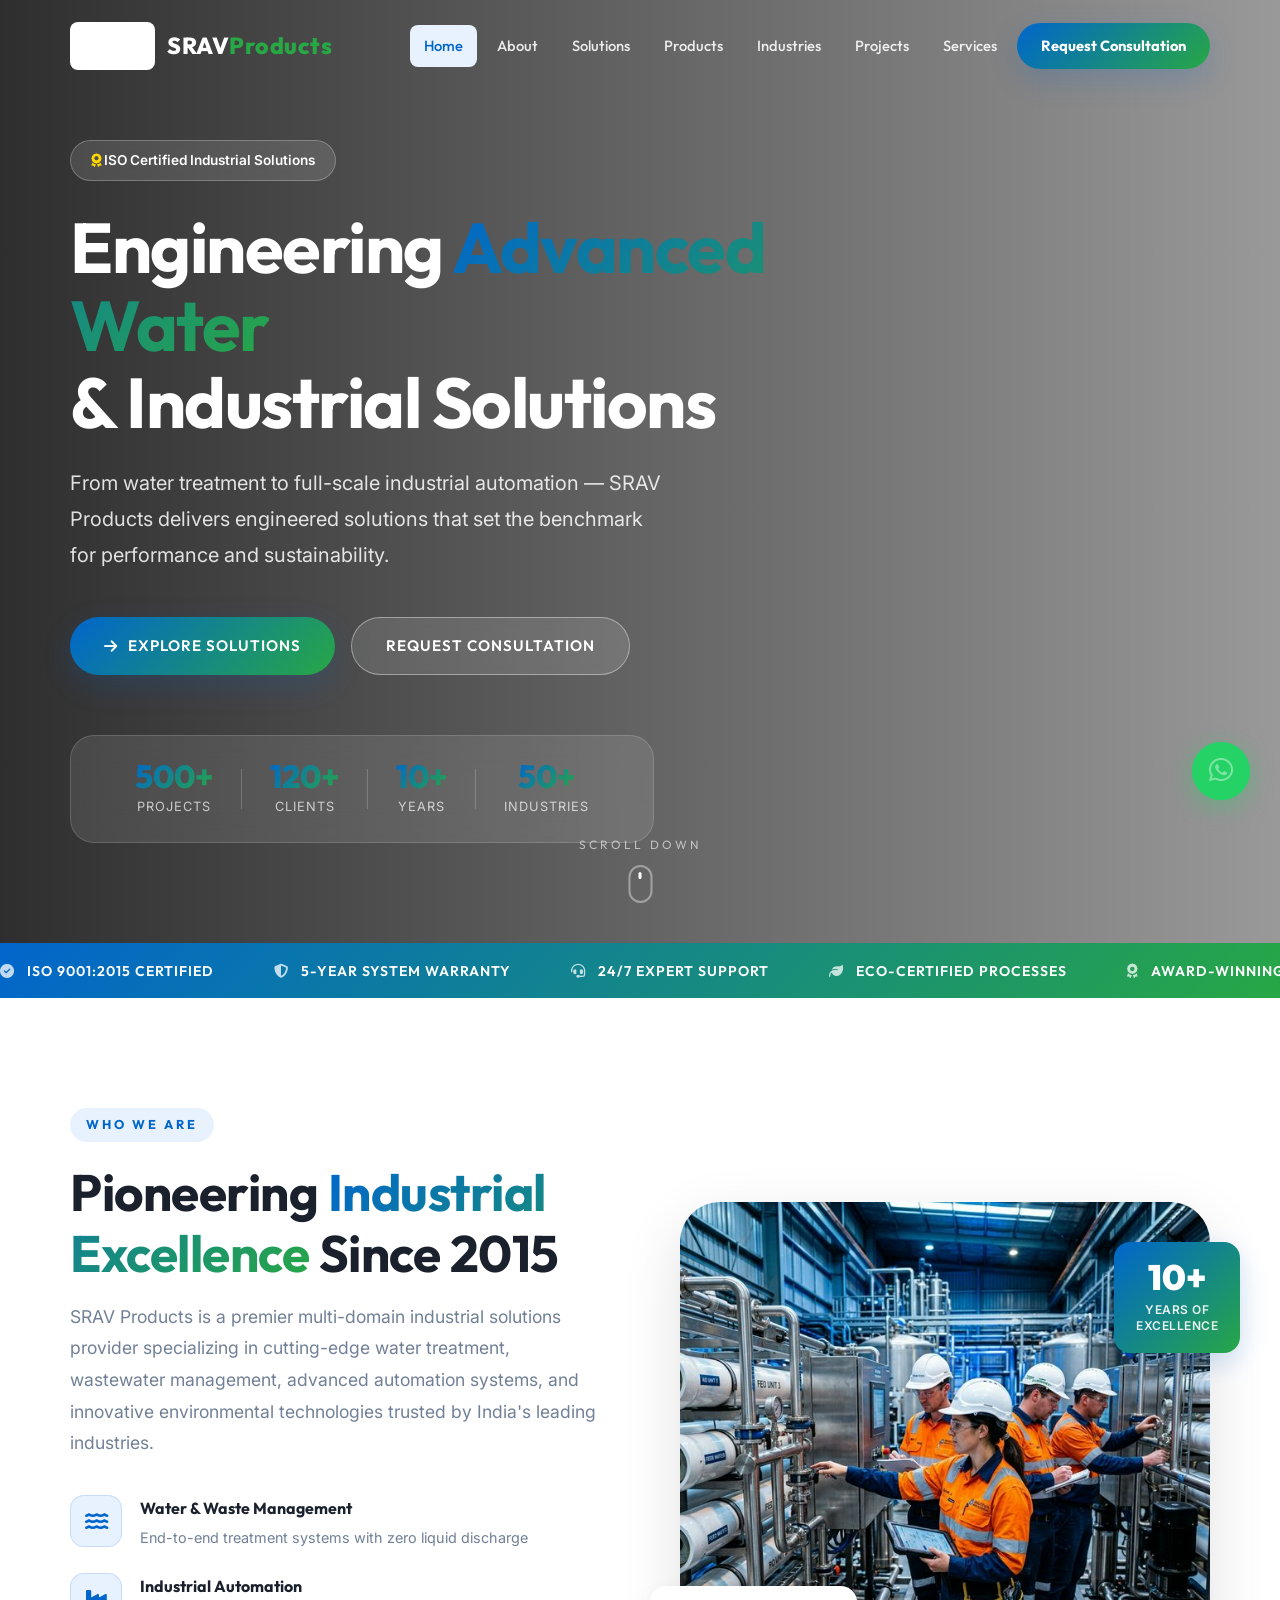
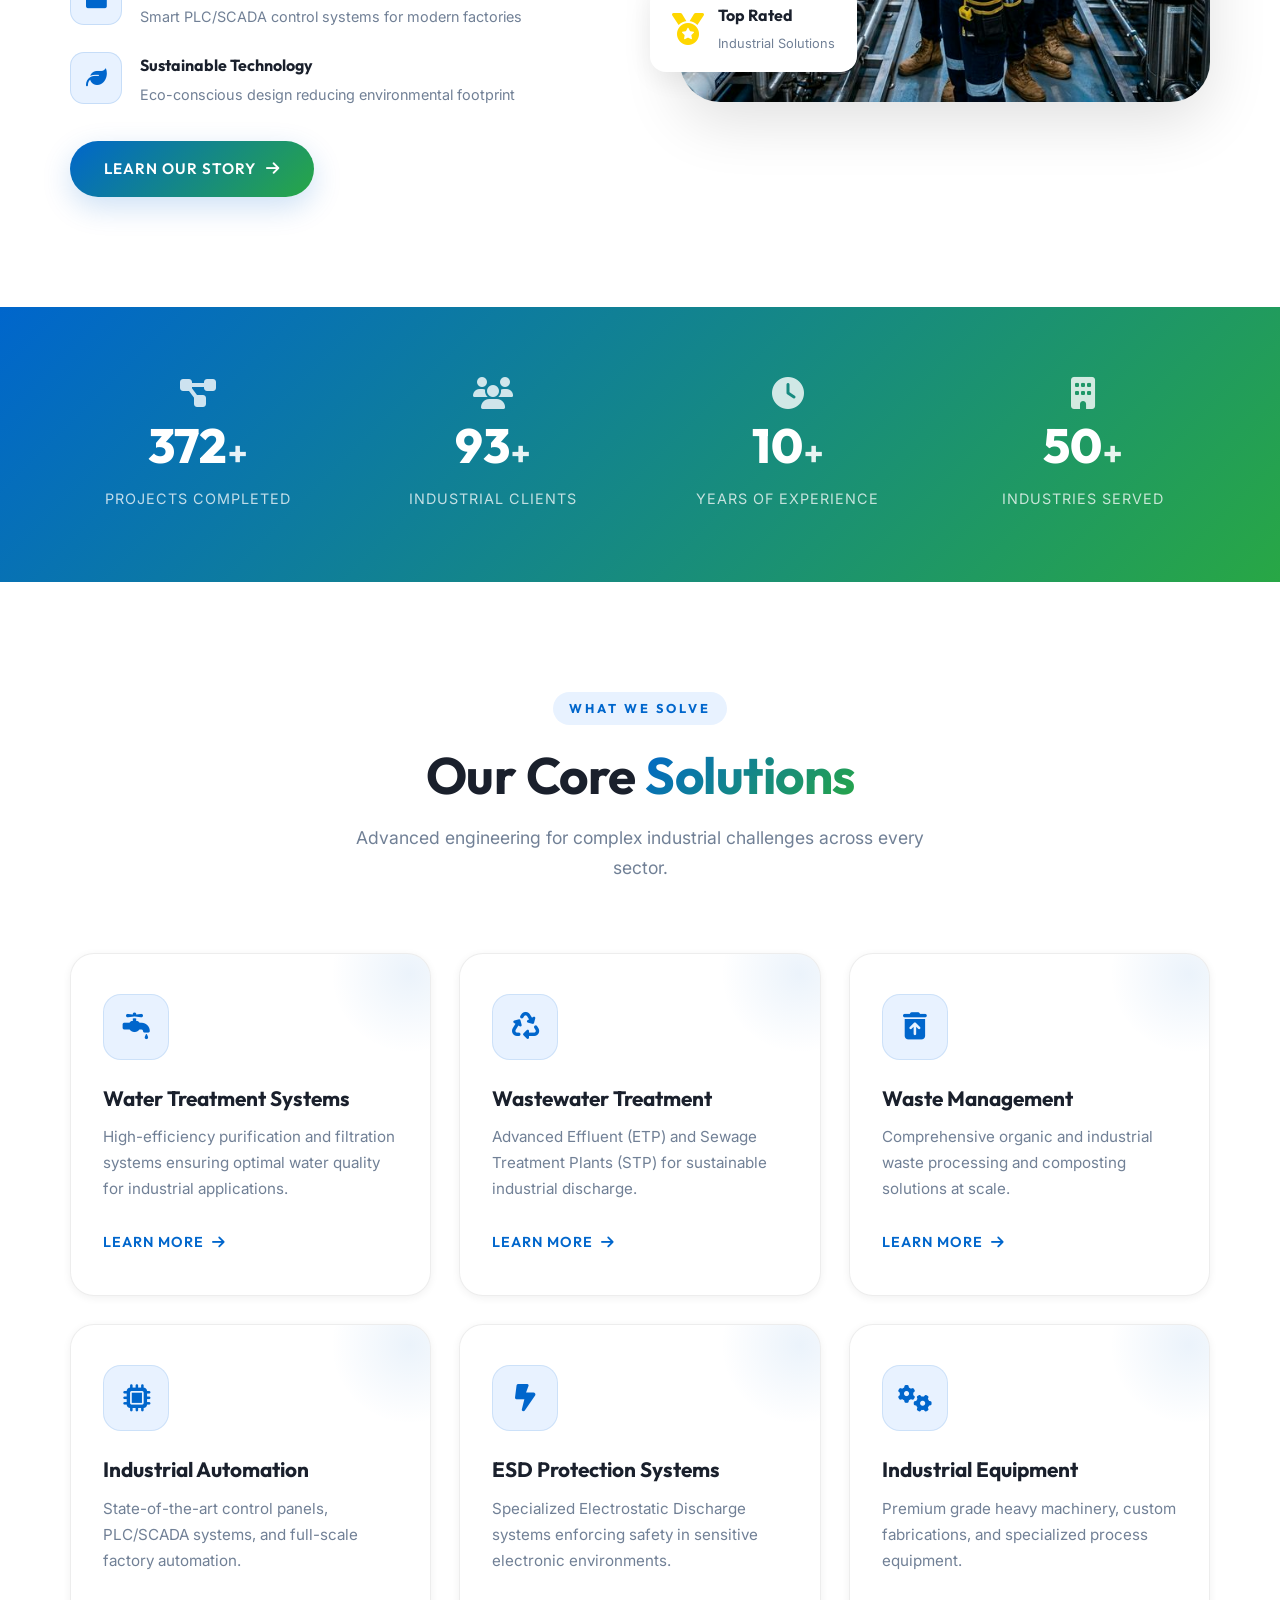
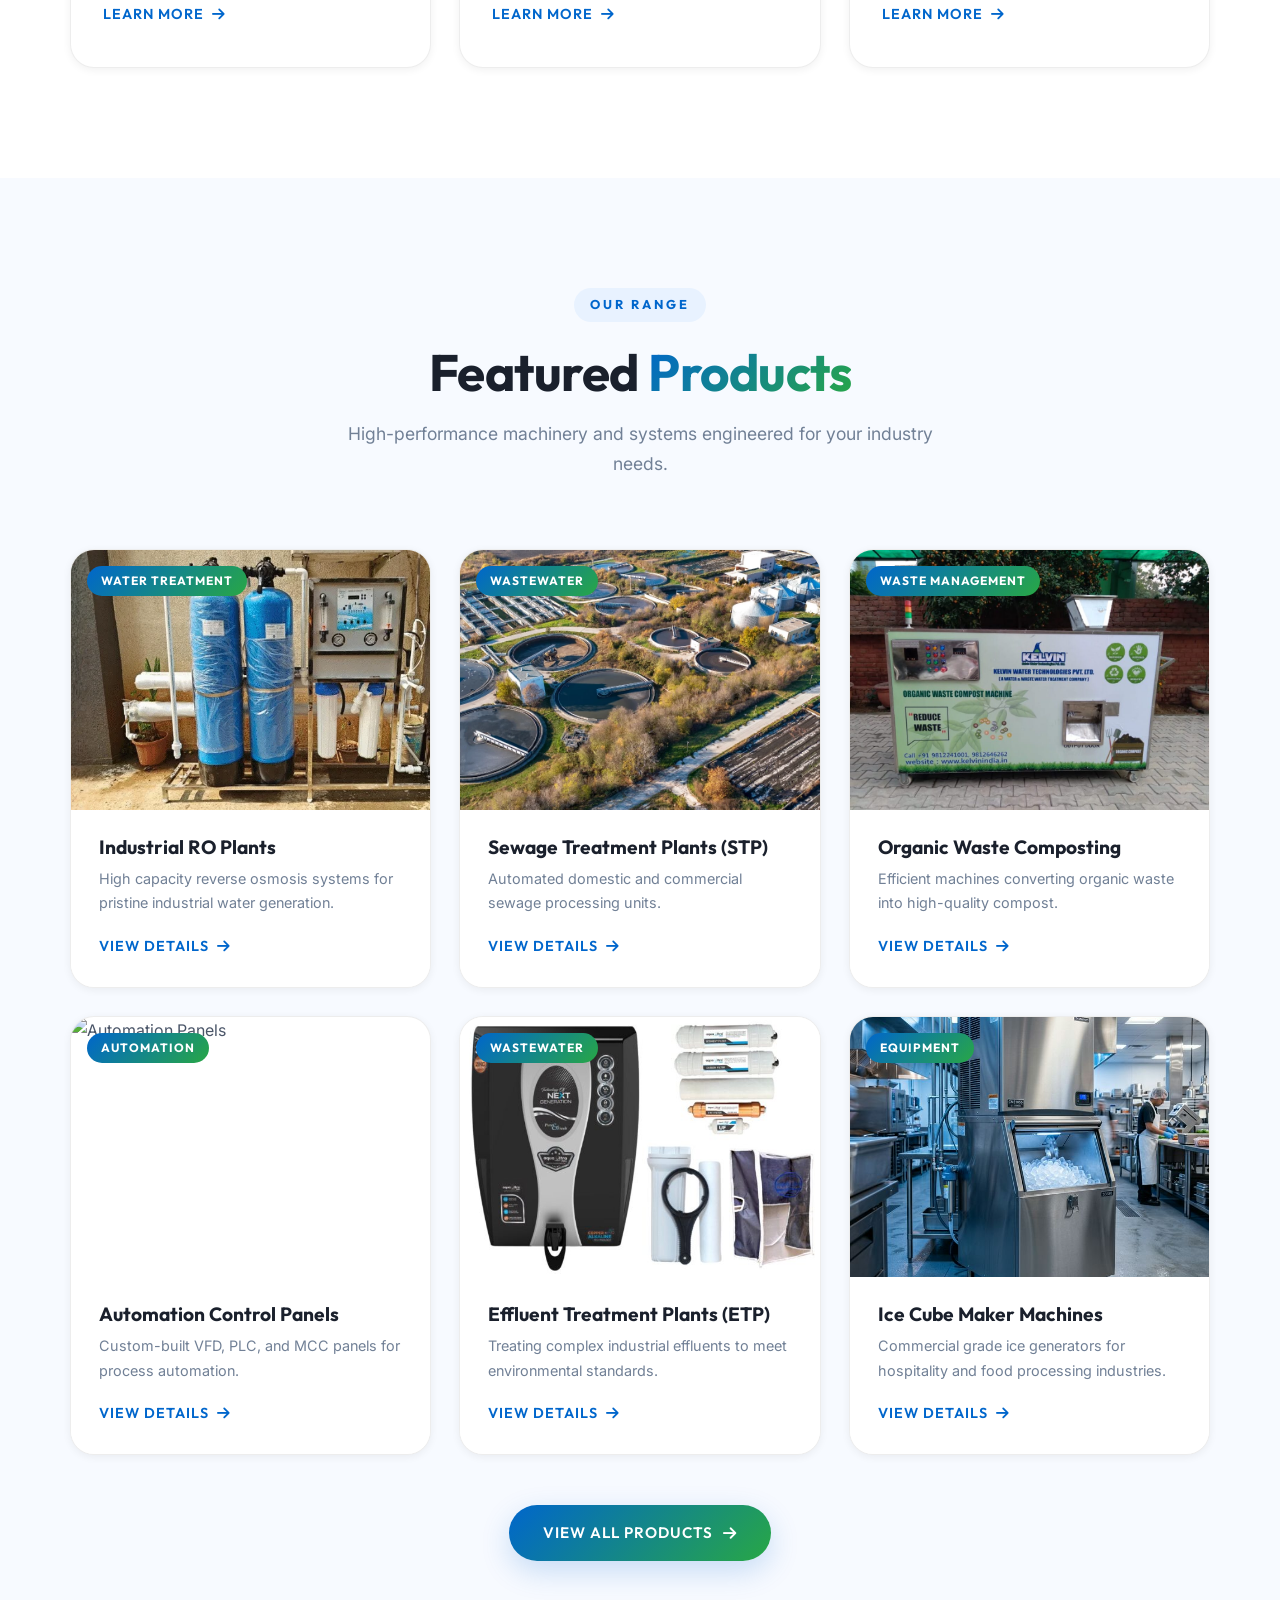
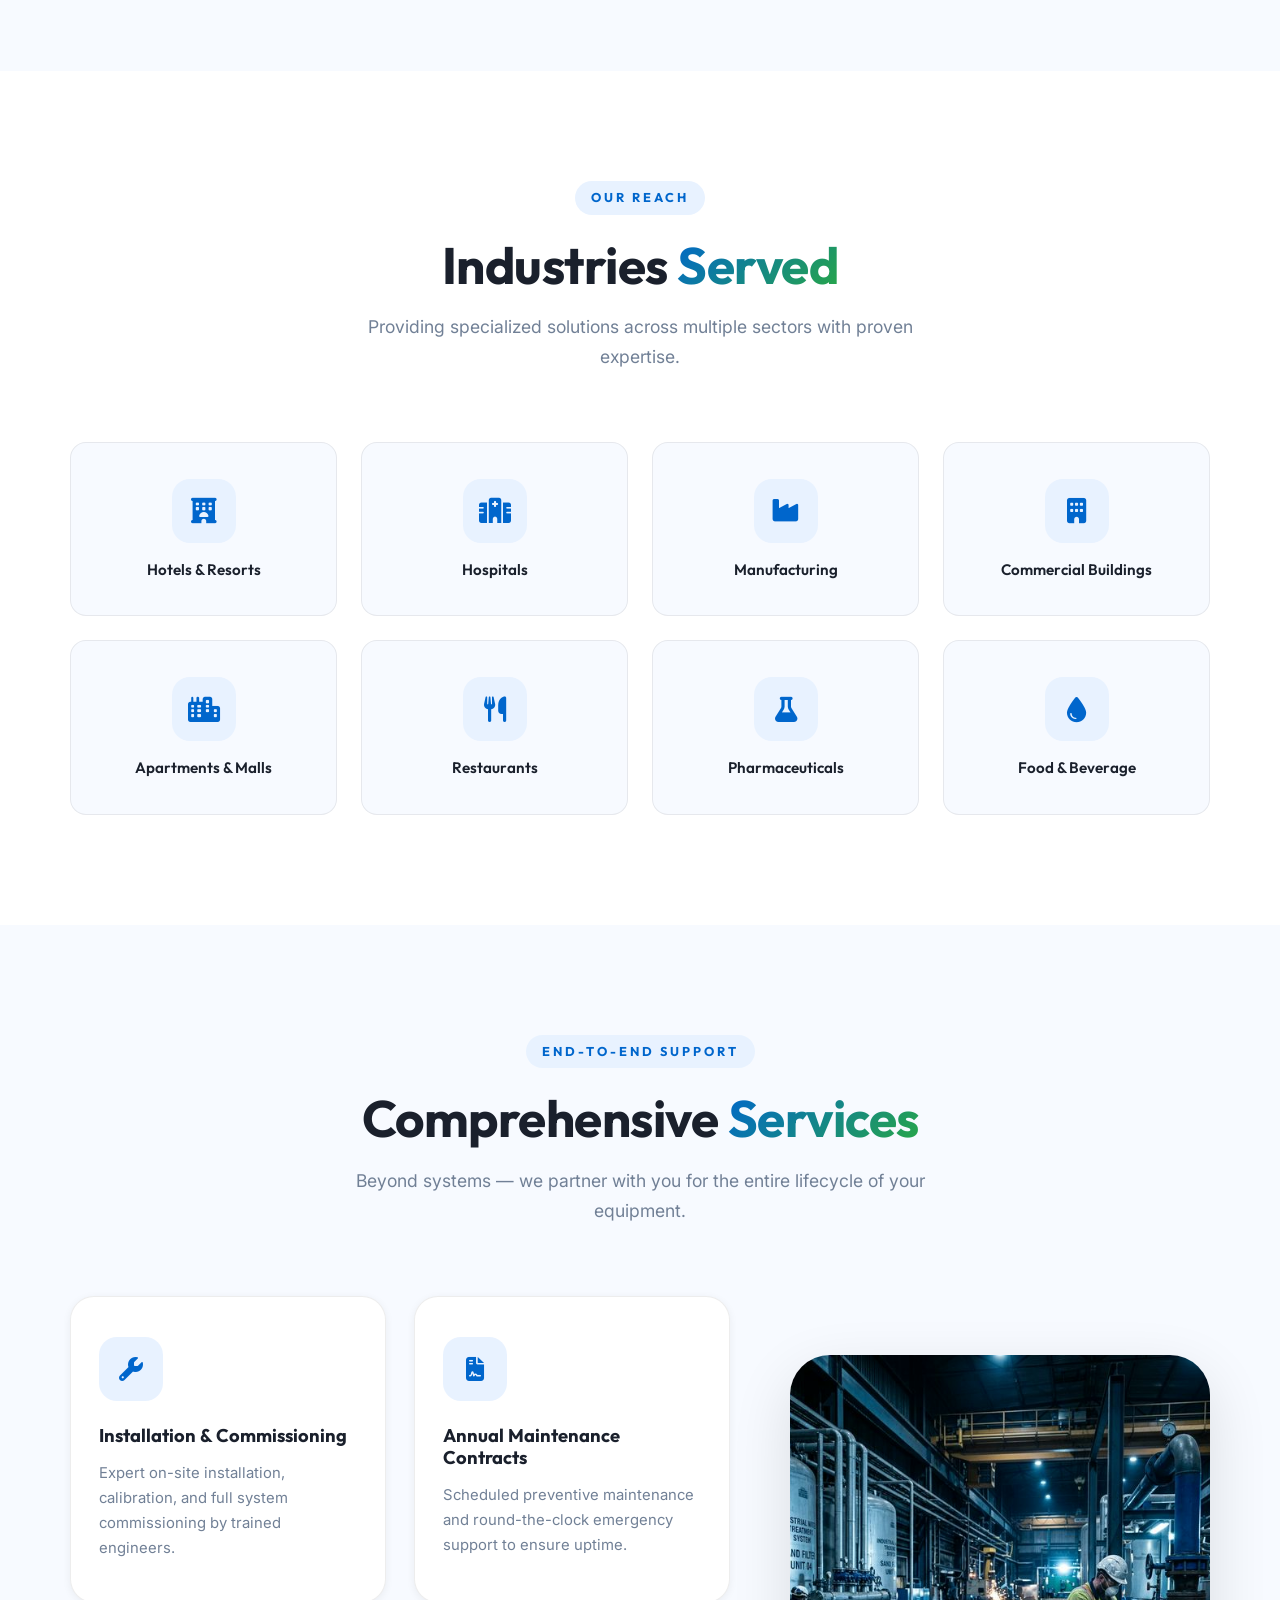
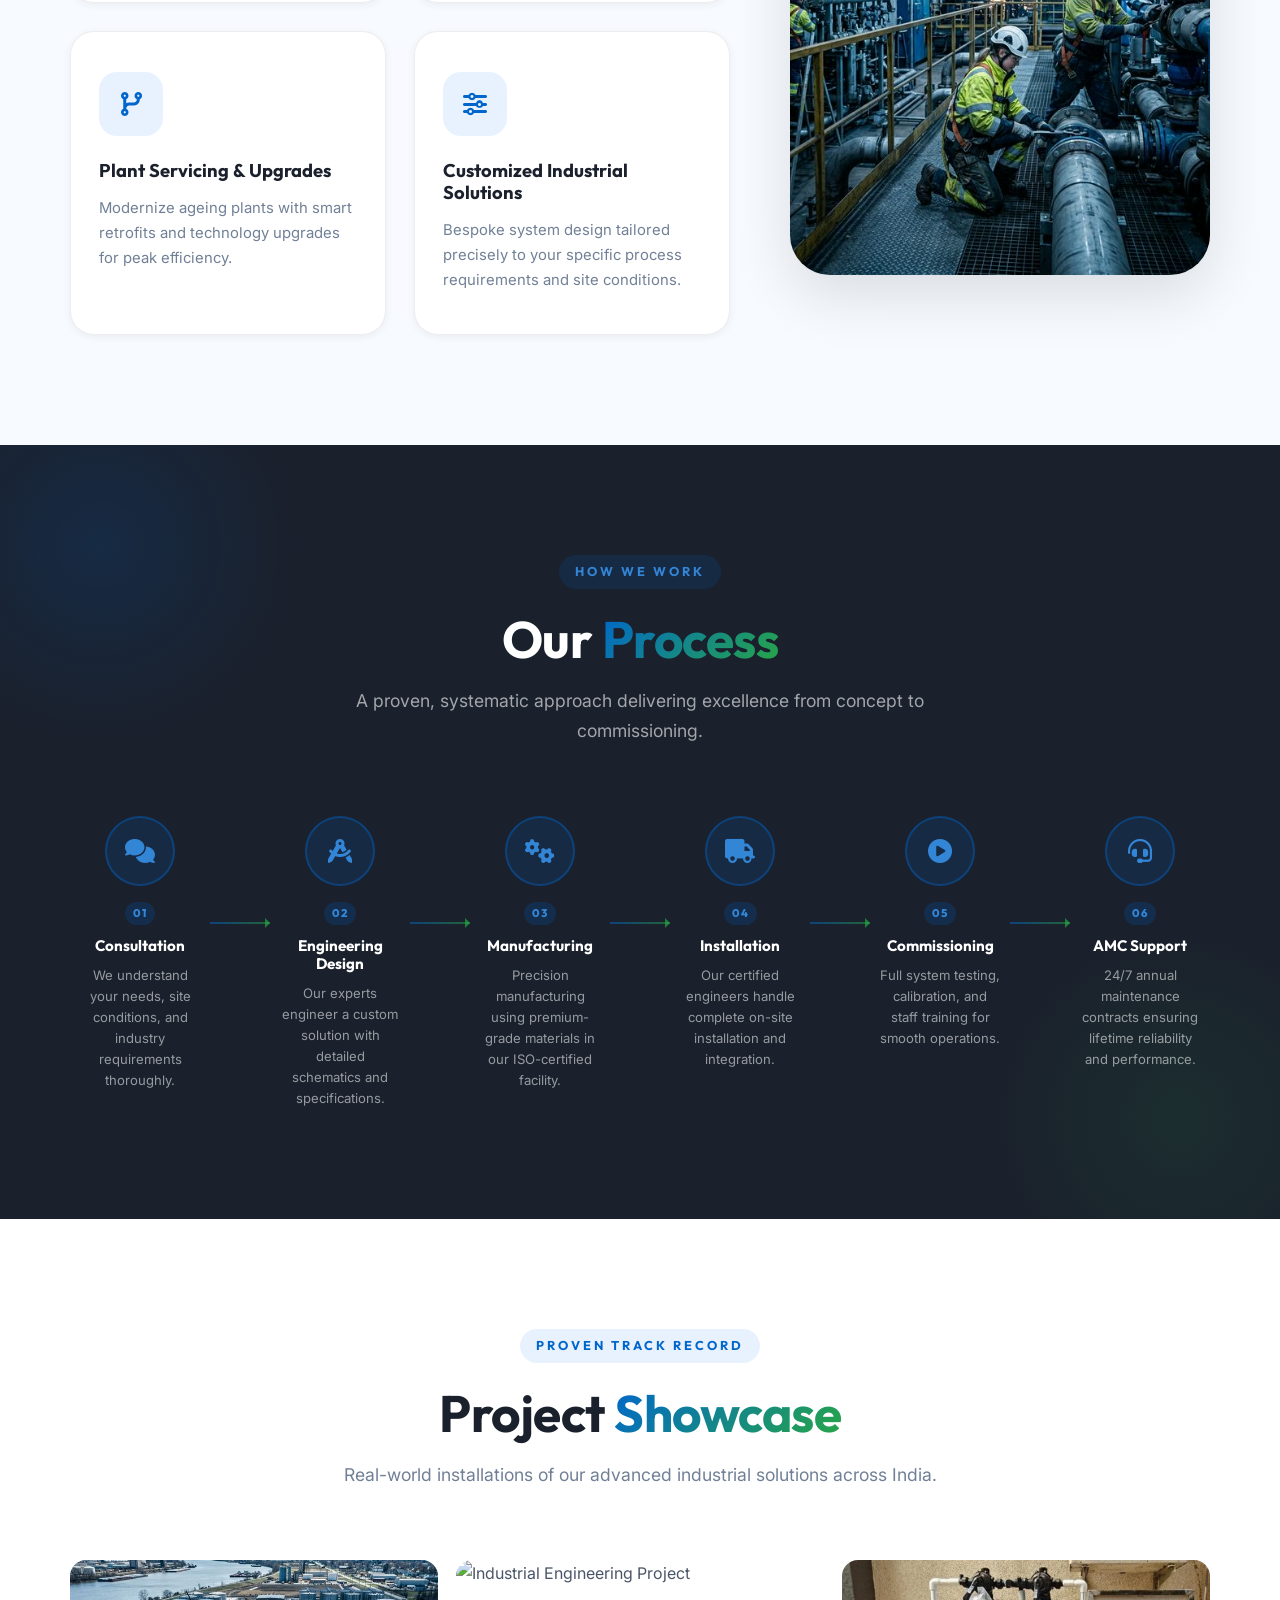
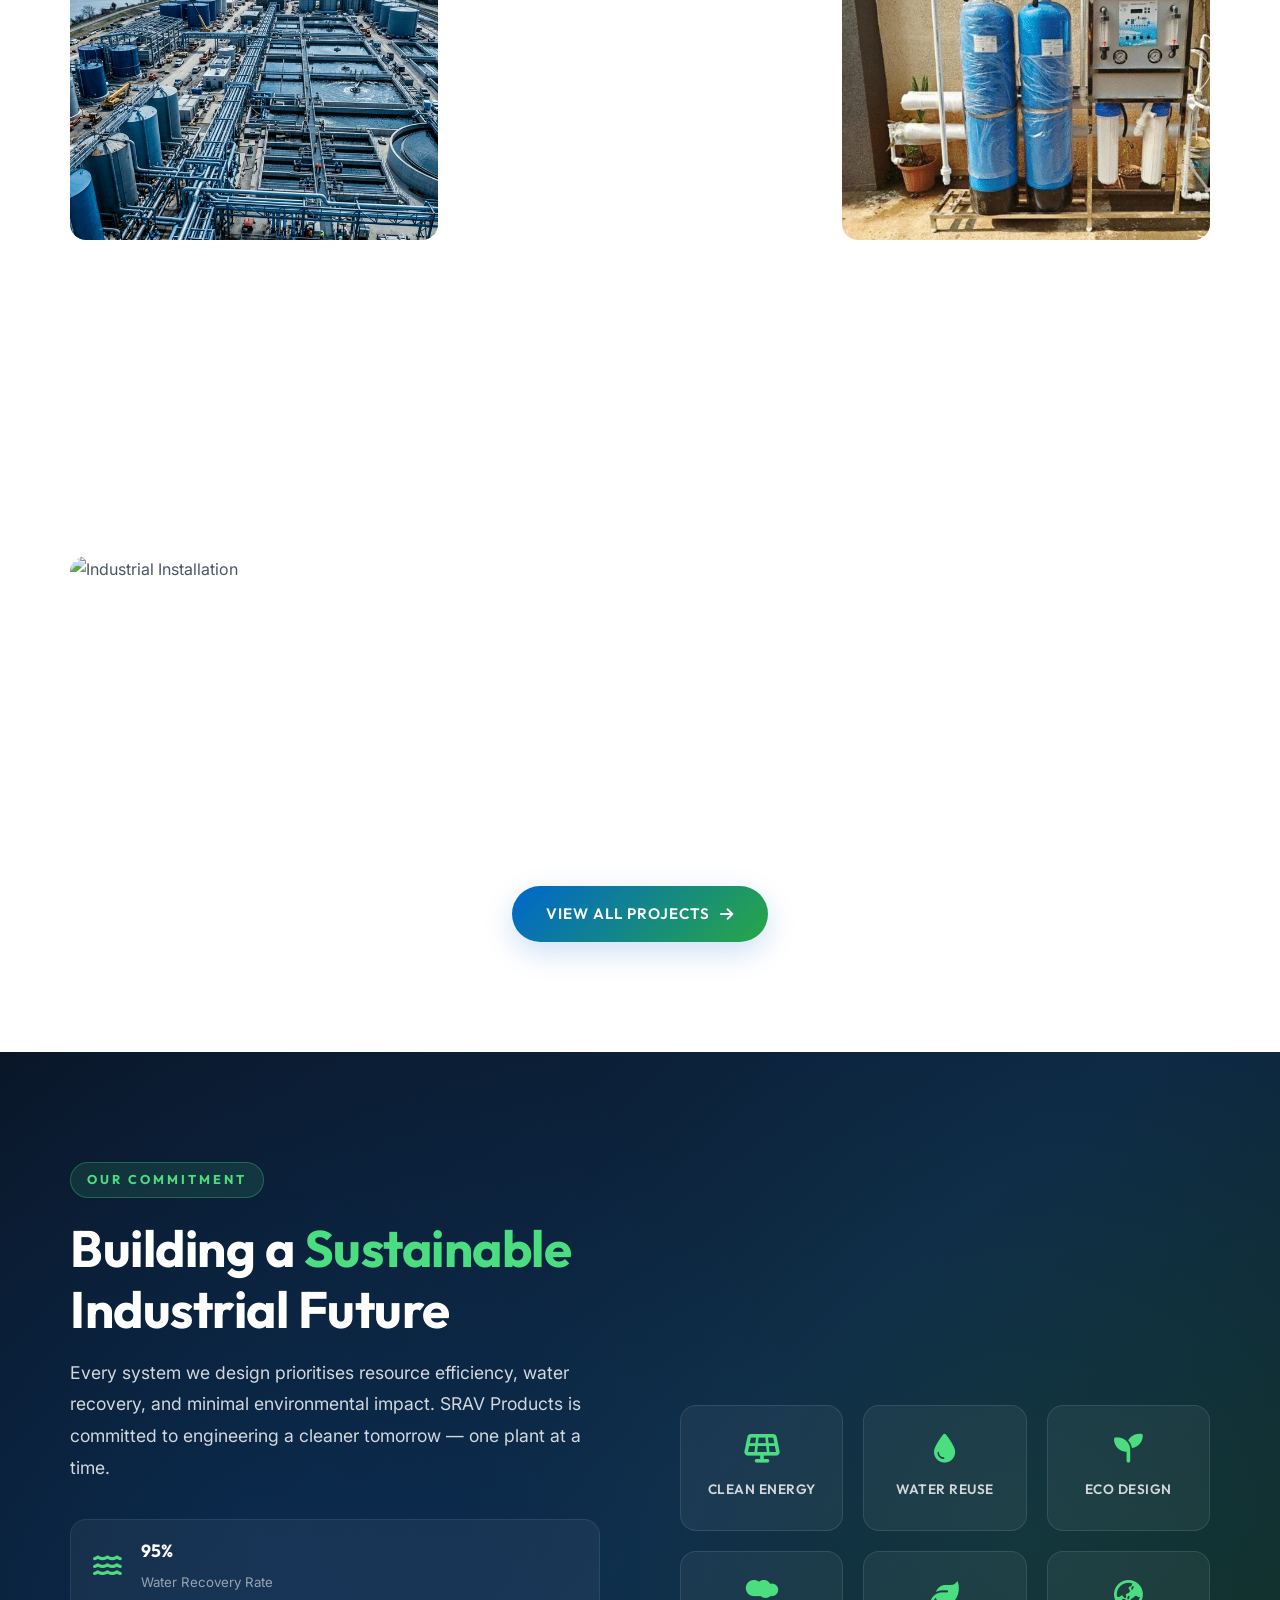
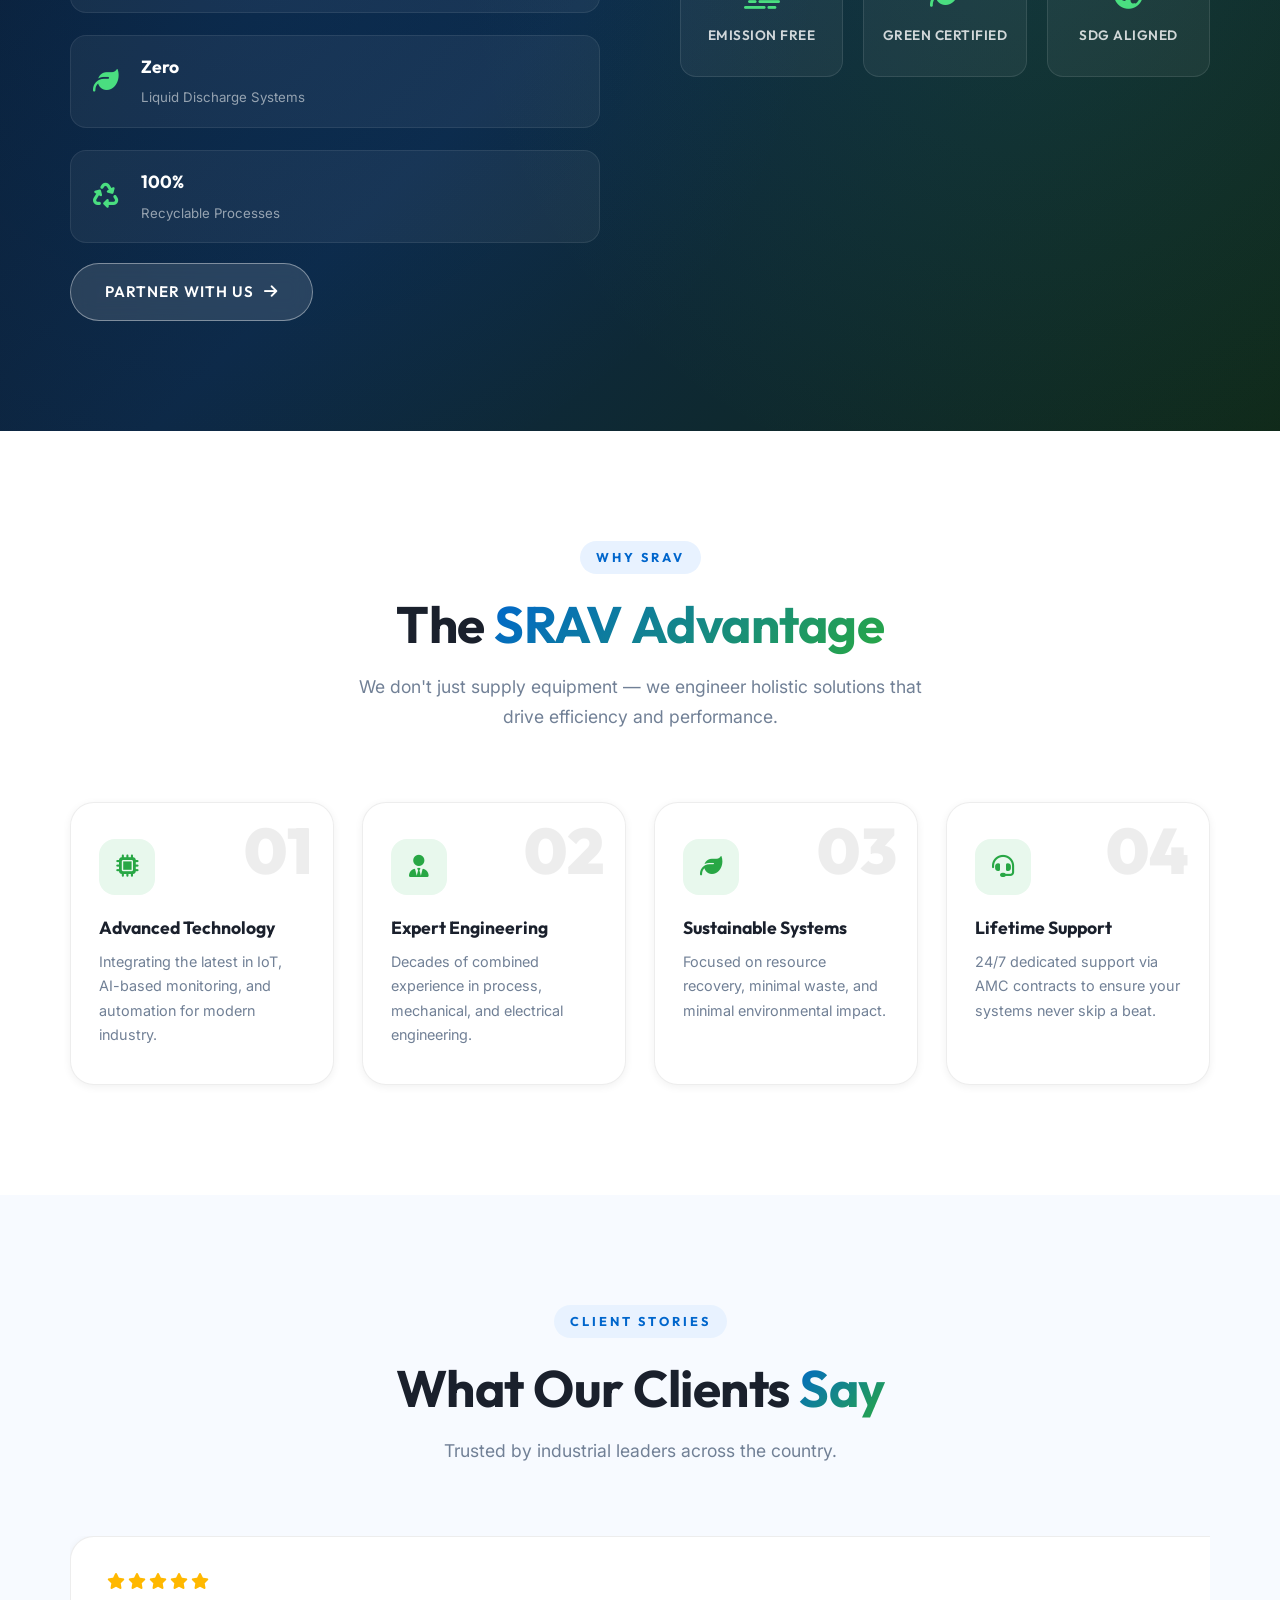
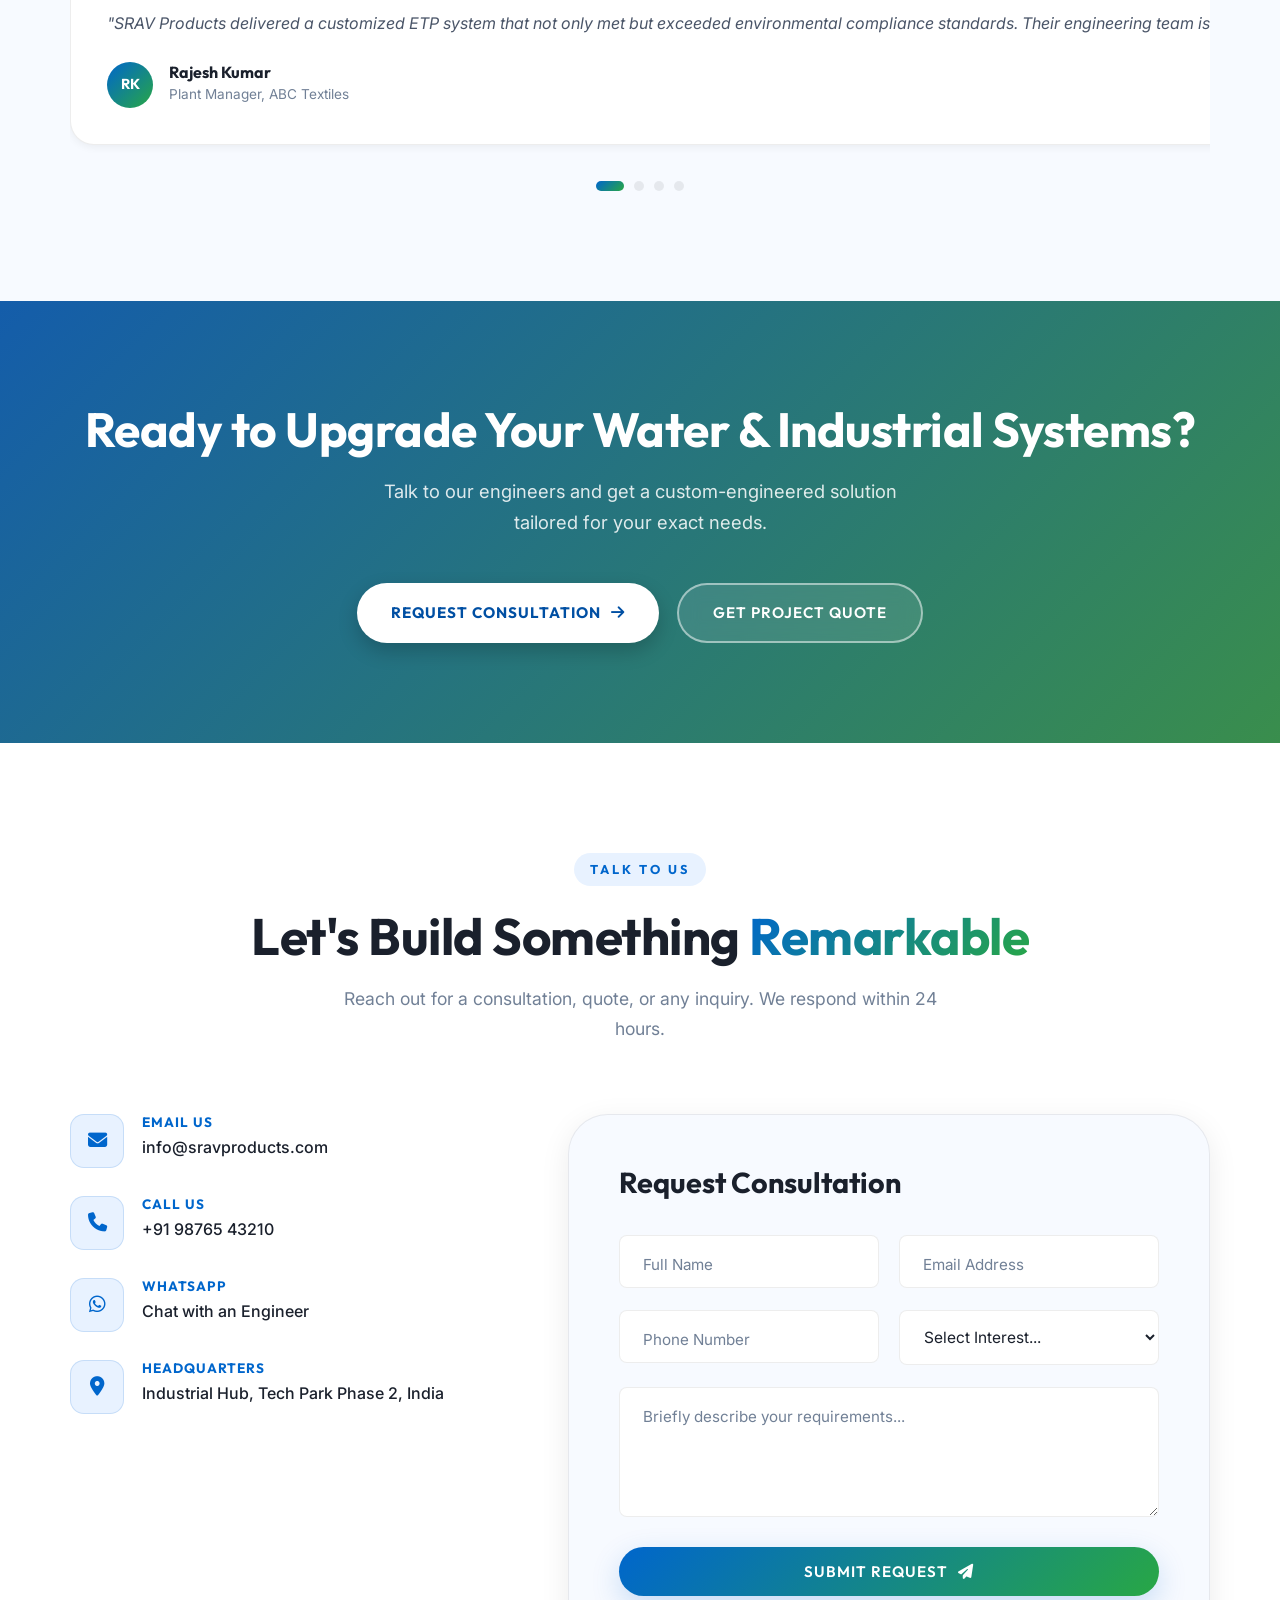
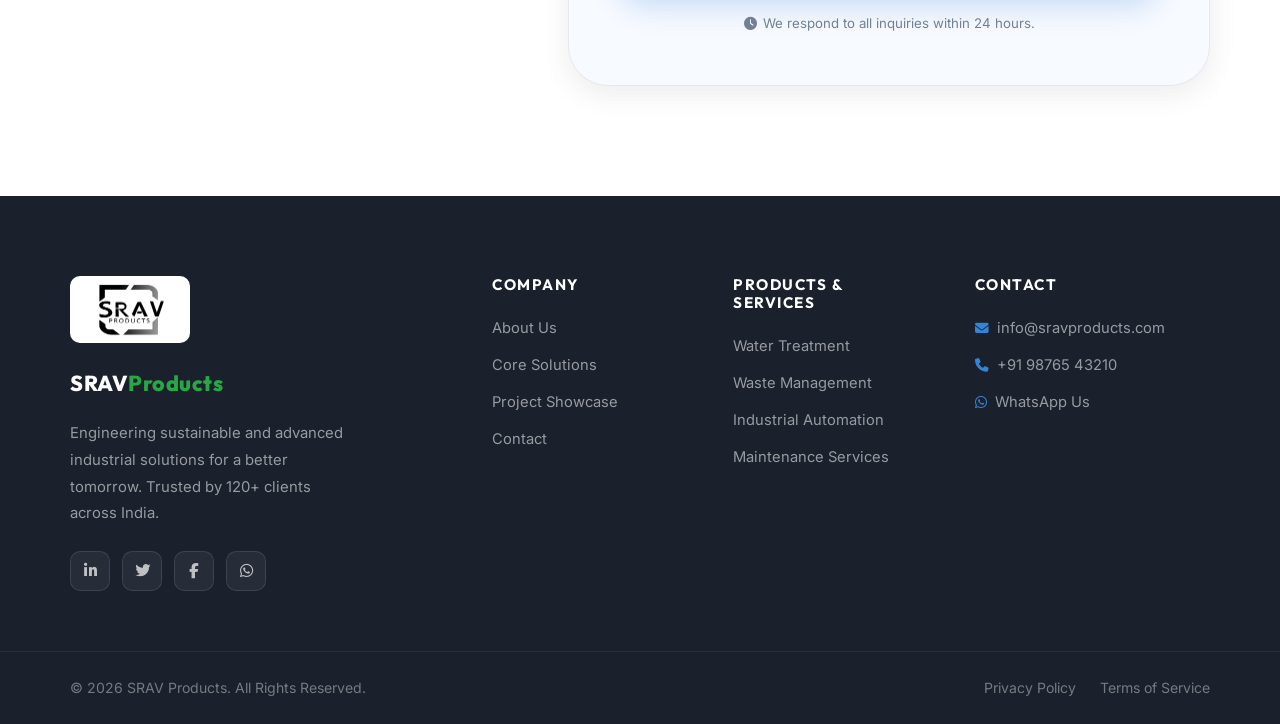
==== index.html @ 9690dd84 "Improve mobile responsiveness, UX, and smooth navigation" ====
<!DOCTYPE html>
<html lang="en">
<head>
    <meta charset="UTF-8">
    <meta name="viewport" content="width=device-width, initial-scale=1.0">
    <title>SRAV Products | Engineering Advanced Water &amp; Industrial Solutions</title>
    <meta name="description" content="SRAV Products — Premium water treatment, wastewater management, waste management, and industrial automation solutions for modern industries across India.">
    <meta name="keywords" content="water treatment, STP, ETP, RO plant, industrial automation, waste management, SRAV Products">
    <meta name="author" content="SRAV Products">

    <!-- Open Graph -->
    <meta property="og:title" content="SRAV Products | Premium Industrial Engineering">
    <meta property="og:description" content="Advanced water treatment, automation & industrial solutions trusted across India.">
    <meta property="og:type" content="website">

    <!-- Google Fonts -->
    <link rel="preconnect" href="https://fonts.googleapis.com">
    <link rel="preconnect" href="https://fonts.gstatic.com" crossorigin>
    <link href="https://fonts.googleapis.com/css2?family=Inter:wght@300;400;500;600;700;800&family=Outfit:wght@300;400;500;600;700;800;900&display=swap" rel="stylesheet">

    <!-- Font Awesome -->
    <link rel="stylesheet" href="https://cdnjs.cloudflare.com/ajax/libs/font-awesome/6.4.0/css/all.min.css">

    <!-- AOS Animation Library -->
    <link rel="stylesheet" href="https://unpkg.com/aos@2.3.4/dist/aos.css">

    <!-- Custom CSS -->
    <link rel="stylesheet" href="css/style.css">
</head>
<body>

    <!-- Navigation -->
    <nav class="navbar" id="navbar">
        <div class="container nav-container">
            <a href="index.html" class="logo">
                <img src="assets/logo.jpeg" alt="SRAV Products Logo" class="nav-logo-img">
                <span class="nav-brand"><span class="nav-brand-srav">SRAV</span><span class="nav-brand-products">Products</span></span>
            </a>
            <div class="nav-links">
                <a href="#home" class="nav-link active">Home</a>
                <a href="#about" class="nav-link">About</a>
                <a href="#solutions" class="nav-link">Solutions</a>
                <a href="#products" class="nav-link">Products</a>
                <a href="#industries" class="nav-link">Industries</a>
                <a href="#projects" class="nav-link">Projects</a>
                <a href="#services" class="nav-link">Services</a>
                <a href="#contact" class="nav-link nav-cta">Request Consultation</a>
            </div>
            <button class="menu-btn" id="menu-btn" aria-label="Toggle menu">
                <span></span><span></span><span></span>
            </button>
        </div>
    </nav>

    <!-- Mobile Menu -->
    <div class="mobile-menu" id="mobile-menu">
        <button class="close-menu" id="close-menu" aria-label="Close menu"><i class="fas fa-times"></i></button>
        <div class="mobile-menu-content">
            <img src="assets/logo.jpeg" alt="SRAV Products" class="mobile-logo">
            <a href="#home" class="mobile-link">Home</a>
            <a href="#about" class="mobile-link">About</a>
            <a href="#solutions" class="mobile-link">Solutions</a>
            <a href="#products" class="mobile-link">Products</a>
            <a href="#industries" class="mobile-link">Industries</a>
            <a href="#projects" class="mobile-link">Projects</a>
            <a href="#services" class="mobile-link">Services</a>
            <a href="#contact" class="mobile-link mobile-cta">Request Consultation</a>
        </div>
    </div>

    <!-- ═══════════════════════════════════════════
         HERO SECTION
    ════════════════════════════════════════════ -->
    <section id="home" class="hero">

        <div class="hero-video-wrap">
            <video autoplay muted loop playsinline class="hero-video" id="heroVideo">
                <source src="assets/background-video.mp4.mp4" type="video/mp4">
            </video>
        </div>
        <div class="hero-bg-overlay"></div>

        <div class="container hero-content">
            <div class="hero-badge" data-aos="fade-down" data-aos-delay="200">
                <span><i class="fas fa-award"></i> ISO Certified Industrial Solutions</span>
            </div>
            <h1 class="hero-title" data-aos="fade-up" data-aos-delay="300">
                Engineering <span class="text-gradient">Advanced Water</span><br>
                &amp; Industrial Solutions
            </h1>
            <p class="hero-subtitle" data-aos="fade-up" data-aos-delay="450">
                From water treatment to full-scale industrial automation — SRAV Products delivers engineered solutions that set the benchmark for performance and sustainability.
            </p>
            <div class="hero-cta" data-aos="fade-up" data-aos-delay="600">
                <a href="solutions.html" class="btn btn-primary"><i class="fas fa-arrow-right"></i> Explore Solutions</a>
                <a href="contact.html" class="btn btn-glass">Request Consultation</a>
            </div>
            <div class="hero-stats" data-aos="fade-up" data-aos-delay="750">
                <div class="hstat"><span class="hstat-num">500+</span><span class="hstat-label">Projects</span></div>
                <div class="hstat-divider"></div>
                <div class="hstat"><span class="hstat-num">120+</span><span class="hstat-label">Clients</span></div>
                <div class="hstat-divider"></div>
                <div class="hstat"><span class="hstat-num">10+</span><span class="hstat-label">Years</span></div>
                <div class="hstat-divider"></div>
                <div class="hstat"><span class="hstat-num">50+</span><span class="hstat-label">Industries</span></div>
            </div>
        </div>

        <div class="scroll-indicator">
            <span class="scroll-text">Scroll Down</span>
            <div class="mouse"><div class="wheel"></div></div>
        </div>
    </section>

    <!-- Trust Bar -->
    <div class="trust-bar">
        <div class="trust-bar-inner">
            <span><i class="fas fa-check-circle"></i> ISO 9001:2015 Certified</span>
            <span><i class="fas fa-shield-alt"></i> 5-Year System Warranty</span>
            <span><i class="fas fa-headset"></i> 24/7 Expert Support</span>
            <span><i class="fas fa-leaf"></i> Eco-Certified Processes</span>
            <span><i class="fas fa-award"></i> Award-Winning Engineering</span>
            <span><i class="fas fa-project-diagram"></i> 500+ Projects Delivered</span>
            <span><i class="fas fa-check-circle"></i> ISO 9001:2015 Certified</span>
            <span><i class="fas fa-shield-alt"></i> 5-Year System Warranty</span>
            <span><i class="fas fa-headset"></i> 24/7 Expert Support</span>
            <span><i class="fas fa-leaf"></i> Eco-Certified Processes</span>
            <span><i class="fas fa-award"></i> Award-Winning Engineering</span>
            <span><i class="fas fa-project-diagram"></i> 500+ Projects Delivered</span>
        </div>
    </div>

    <!-- ═══════════════════════════════════════════
         ABOUT SECTION
    ════════════════════════════════════════════ -->
    <section id="about" class="about">
        <div class="container about-container">
            <div class="about-content" data-aos="fade-right">
                <div class="section-tag">Who We Are</div>
                <h2 class="section-title">Pioneering <span class="text-gradient">Industrial Excellence</span> Since 2015</h2>
                <p class="about-text">
                    SRAV Products is a premier multi-domain industrial solutions provider specializing in cutting-edge water treatment, wastewater management, advanced automation systems, and innovative environmental technologies trusted by India's leading industries.
                </p>
                <div class="about-features">
                    <div class="feature-item">
                        <div class="feature-icon"><i class="fa-solid fa-water"></i></div>
                        <div>
                            <strong>Water &amp; Waste Management</strong>
                            <p>End-to-end treatment systems with zero liquid discharge</p>
                        </div>
                    </div>
                    <div class="feature-item">
                        <div class="feature-icon"><i class="fa-solid fa-industry"></i></div>
                        <div>
                            <strong>Industrial Automation</strong>
                            <p>Smart PLC/SCADA control systems for modern factories</p>
                        </div>
                    </div>
                    <div class="feature-item">
                        <div class="feature-icon"><i class="fa-solid fa-leaf"></i></div>
                        <div>
                            <strong>Sustainable Technology</strong>
                            <p>Eco-conscious design reducing environmental footprint</p>
                        </div>
                    </div>
                </div>
                <a href="about.html" class="btn btn-primary" style="margin-top:35px">Learn Our Story <i class="fas fa-arrow-right"></i></a>
            </div>
            <div class="about-image" data-aos="fade-left" data-aos-delay="150">
                <div class="about-img-wrapper">
                    <img src="assets/about-engineers.png" alt="SRAV Engineers at Industrial Water Treatment Plant" class="rounded-img" loading="lazy">
                    <div class="about-badge">
                        <i class="fas fa-medal"></i>
                        <div>
                            <strong>Top Rated</strong>
                            <span>Industrial Solutions</span>
                        </div>
                    </div>
                    <div class="about-exp-badge">
                        <span class="exp-num">10+</span>
                        <span class="exp-label">Years of<br>Excellence</span>
                    </div>
                </div>
            </div>
        </div>
    </section>

    <!-- ═══════════════════════════════════════════
         STATS BAR
    ════════════════════════════════════════════ -->
    <section class="stats-section bg-primary-gradient">
        <div class="container">
            <div class="stats-row">
                <div class="stat-item" data-aos="zoom-in">
                    <i class="fas fa-project-diagram"></i>
                    <h3 class="stat-number" data-target="500">0</h3><span>+</span>
                    <p>Projects Completed</p>
                </div>
                <div class="stat-item" data-aos="zoom-in" data-aos-delay="100">
                    <i class="fas fa-users"></i>
                    <h3 class="stat-number" data-target="120">0</h3><span>+</span>
                    <p>Industrial Clients</p>
                </div>
                <div class="stat-item" data-aos="zoom-in" data-aos-delay="200">
                    <i class="fas fa-clock"></i>
                    <h3 class="stat-number" data-target="10">0</h3><span>+</span>
                    <p>Years of Experience</p>
                </div>
                <div class="stat-item" data-aos="zoom-in" data-aos-delay="300">
                    <i class="fas fa-building"></i>
                    <h3 class="stat-number" data-target="50">0</h3><span>+</span>
                    <p>Industries Served</p>
                </div>
            </div>
        </div>
    </section>

    <!-- ═══════════════════════════════════════════
         CORE SOLUTIONS SECTION
    ════════════════════════════════════════════ -->
    <section id="solutions" class="solutions">
        <div class="container">
            <div class="section-header" data-aos="fade-up">
                <div class="section-tag">What We Solve</div>
                <h2 class="section-title">Our Core <span class="text-gradient">Solutions</span></h2>
                <p class="section-subtitle">Advanced engineering for complex industrial challenges across every sector.</p>
            </div>

            <div class="solutions-grid">
                <div class="solution-card" data-aos="fade-up">
                    <div class="card-glow"></div>
                    <div class="card-icon-wrapper"><i class="fa-solid fa-faucet-drip"></i></div>
                    <h3>Water Treatment Systems</h3>
                    <p>High-efficiency purification and filtration systems ensuring optimal water quality for industrial applications.</p>
                    <a href="solutions.html" class="btn-link">Learn More <i class="fas fa-arrow-right"></i></a>
                </div>
                <div class="solution-card" data-aos="fade-up" data-aos-delay="80">
                    <div class="card-glow"></div>
                    <div class="card-icon-wrapper"><i class="fa-solid fa-recycle"></i></div>
                    <h3>Wastewater Treatment</h3>
                    <p>Advanced Effluent (ETP) and Sewage Treatment Plants (STP) for sustainable industrial discharge.</p>
                    <a href="solutions.html" class="btn-link">Learn More <i class="fas fa-arrow-right"></i></a>
                </div>
                <div class="solution-card" data-aos="fade-up" data-aos-delay="160">
                    <div class="card-glow"></div>
                    <div class="card-icon-wrapper"><i class="fa-solid fa-trash-can-arrow-up"></i></div>
                    <h3>Waste Management</h3>
                    <p>Comprehensive organic and industrial waste processing and composting solutions at scale.</p>
                    <a href="solutions.html" class="btn-link">Learn More <i class="fas fa-arrow-right"></i></a>
                </div>
                <div class="solution-card" data-aos="fade-up" data-aos-delay="240">
                    <div class="card-glow"></div>
                    <div class="card-icon-wrapper"><i class="fa-solid fa-microchip"></i></div>
                    <h3>Industrial Automation</h3>
                    <p>State-of-the-art control panels, PLC/SCADA systems, and full-scale factory automation.</p>
                    <a href="solutions.html" class="btn-link">Learn More <i class="fas fa-arrow-right"></i></a>
                </div>
                <div class="solution-card" data-aos="fade-up" data-aos-delay="320">
                    <div class="card-glow"></div>
                    <div class="card-icon-wrapper"><i class="fa-solid fa-bolt-lightning"></i></div>
                    <h3>ESD Protection Systems</h3>
                    <p>Specialized Electrostatic Discharge systems enforcing safety in sensitive electronic environments.</p>
                    <a href="solutions.html" class="btn-link">Learn More <i class="fas fa-arrow-right"></i></a>
                </div>
                <div class="solution-card" data-aos="fade-up" data-aos-delay="400">
                    <div class="card-glow"></div>
                    <div class="card-icon-wrapper"><i class="fa-solid fa-gears"></i></div>
                    <h3>Industrial Equipment</h3>
                    <p>Premium grade heavy machinery, custom fabrications, and specialized process equipment.</p>
                    <a href="solutions.html" class="btn-link">Learn More <i class="fas fa-arrow-right"></i></a>
                </div>
            </div>
        </div>
    </section>

    <!-- ═══════════════════════════════════════════
         FEATURED PRODUCTS SECTION
    ════════════════════════════════════════════ -->
    <section id="products" class="products bg-light">
        <div class="container">
            <div class="section-header" data-aos="fade-up">
                <div class="section-tag">Our Range</div>
                <h2 class="section-title">Featured <span class="text-gradient">Products</span></h2>
                <p class="section-subtitle">High-performance machinery and systems engineered for your industry needs.</p>
            </div>

            <div class="products-grid">
                <div class="product-card" data-aos="fade-up">
                    <div class="product-img">
                        <img src="assets/Industrial-RO-Plant-Installation-Checklist-1080x400.webp" alt="Industrial RO Plant" loading="lazy">
                        <div class="product-overlay">
                            <a href="contact.html" class="btn btn-white">Enquire Now</a>
                        </div>
                        <div class="product-tag">Water Treatment</div>
                    </div>
                    <div class="product-info">
                        <h3>Industrial RO Plants</h3>
                        <p>High capacity reverse osmosis systems for pristine industrial water generation.</p>
                        <a href="products.html" class="btn-link">View Details <i class="fas fa-arrow-right"></i></a>
                    </div>
                </div>

                <div class="product-card" data-aos="fade-up" data-aos-delay="80">
                    <div class="product-img">
                        <img src="assets/Role-of-Sewage-Sludge-Treatment-Plant-in-STP.webp" alt="Sewage Treatment Plant" loading="lazy">
                        <div class="product-overlay">
                            <a href="contact.html" class="btn btn-white">Enquire Now</a>
                        </div>
                        <div class="product-tag">Wastewater</div>
                    </div>
                    <div class="product-info">
                        <h3>Sewage Treatment Plants (STP)</h3>
                        <p>Automated domestic and commercial sewage processing units.</p>
                        <a href="products.html" class="btn-link">View Details <i class="fas fa-arrow-right"></i></a>
                    </div>
                </div>

                <div class="product-card" data-aos="fade-up" data-aos-delay="160">
                    <div class="product-img">
                        <img src="assets/OWC-Machine-1024x768.jpg" alt="Organic Waste Composting Machine" loading="lazy">
                        <div class="product-overlay">
                            <a href="contact.html" class="btn btn-white">Enquire Now</a>
                        </div>
                        <div class="product-tag">Waste Management</div>
                    </div>
                    <div class="product-info">
                        <h3>Organic Waste Composting</h3>
                        <p>Efficient machines converting organic waste into high-quality compost.</p>
                        <a href="products.html" class="btn-link">View Details <i class="fas fa-arrow-right"></i></a>
                    </div>
                </div>

                <div class="product-card" data-aos="fade-up">
                    <div class="product-img">
                        <img src="assets/product_automation_panel_1773894593646.png" alt="Automation Panels" loading="lazy">
                        <div class="product-overlay">
                            <a href="contact.html" class="btn btn-white">Enquire Now</a>
                        </div>
                        <div class="product-tag">Automation</div>
                    </div>
                    <div class="product-info">
                        <h3>Automation Control Panels</h3>
                        <p>Custom-built VFD, PLC, and MCC panels for process automation.</p>
                        <a href="products.html" class="btn-link">View Details <i class="fas fa-arrow-right"></i></a>
                    </div>
                </div>

                <div class="product-card" data-aos="fade-up" data-aos-delay="320">
                    <div class="product-img">
                        <img src="assets/Aqua-Ultra-Water-Purifiers-3-600x600.jpg" alt="Water Purifiers" loading="lazy">
                        <div class="product-overlay">
                            <a href="contact.html" class="btn btn-white">Enquire Now</a>
                        </div>
                        <div class="product-tag">Wastewater</div>
                    </div>
                    <div class="product-info">
                        <h3>Effluent Treatment Plants (ETP)</h3>
                        <p>Treating complex industrial effluents to meet environmental standards.</p>
                        <a href="products.html" class="btn-link">View Details <i class="fas fa-arrow-right"></i></a>
                    </div>
                </div>

                <div class="product-card" data-aos="fade-up" data-aos-delay="400">
                    <div class="product-img">
                        <img src="assets/product-ice-machine.png" alt="Ice Cube Maker Machine" loading="lazy">
                        <div class="product-overlay">
                            <a href="contact.html" class="btn btn-white">Enquire Now</a>
                        </div>
                        <div class="product-tag">Equipment</div>
                    </div>
                    <div class="product-info">
                        <h3>Ice Cube Maker Machines</h3>
                        <p>Commercial grade ice generators for hospitality and food processing industries.</p>
                        <a href="products.html" class="btn-link">View Details <i class="fas fa-arrow-right"></i></a>
                    </div>
                </div>
            </div>

            <div class="text-center" data-aos="fade-up">
                <a href="products.html" class="btn btn-primary">View All Products <i class="fas fa-arrow-right"></i></a>
            </div>
        </div>
    </section>

    <!-- ═══════════════════════════════════════════
         INDUSTRIES SERVED
    ════════════════════════════════════════════ -->
    <section id="industries" class="industries">
        <div class="container">
            <div class="section-header" data-aos="fade-up">
                <div class="section-tag">Our Reach</div>
                <h2 class="section-title">Industries <span class="text-gradient">Served</span></h2>
                <p class="section-subtitle">Providing specialized solutions across multiple sectors with proven expertise.</p>
            </div>

            <div class="industries-grid">
                <div class="industry-card" data-aos="zoom-in">
                    <div class="industry-icon"><i class="fa-solid fa-hotel"></i></div>
                    <h4>Hotels &amp; Resorts</h4>
                </div>
                <div class="industry-card" data-aos="zoom-in" data-aos-delay="60">
                    <div class="industry-icon"><i class="fa-solid fa-hospital"></i></div>
                    <h4>Hospitals</h4>
                </div>
                <div class="industry-card" data-aos="zoom-in" data-aos-delay="120">
                    <div class="industry-icon"><i class="fa-solid fa-industry"></i></div>
                    <h4>Manufacturing</h4>
                </div>
                <div class="industry-card" data-aos="zoom-in" data-aos-delay="180">
                    <div class="industry-icon"><i class="fa-solid fa-building"></i></div>
                    <h4>Commercial Buildings</h4>
                </div>
                <div class="industry-card" data-aos="zoom-in" data-aos-delay="240">
                    <div class="industry-icon"><i class="fa-solid fa-city"></i></div>
                    <h4>Apartments &amp; Malls</h4>
                </div>
                <div class="industry-card" data-aos="zoom-in" data-aos-delay="300">
                    <div class="industry-icon"><i class="fa-solid fa-utensils"></i></div>
                    <h4>Restaurants</h4>
                </div>
                <div class="industry-card" data-aos="zoom-in" data-aos-delay="360">
                    <div class="industry-icon"><i class="fa-solid fa-flask"></i></div>
                    <h4>Pharmaceuticals</h4>
                </div>
                <div class="industry-card" data-aos="zoom-in" data-aos-delay="420">
                    <div class="industry-icon"><i class="fa-solid fa-tint"></i></div>
                    <h4>Food &amp; Beverage</h4>
                </div>
            </div>
        </div>
    </section>

    <!-- ═══════════════════════════════════════════
         SERVICES SECTION
    ════════════════════════════════════════════ -->
    <section id="services" class="services bg-light">
        <div class="container services-layout">
            <div class="section-header" data-aos="fade-up">
                <div class="section-tag">End-to-End Support</div>
                <h2 class="section-title">Comprehensive <span class="text-gradient">Services</span></h2>
                <p class="section-subtitle">Beyond systems — we partner with you for the entire lifecycle of your equipment.</p>
            </div>
            <div class="services-inner">
                <div class="services-grid">
                    <div class="service-card" data-aos="fade-up">
                        <div class="service-icon-wrap"><i class="fa-solid fa-wrench"></i></div>
                        <h4>Installation &amp; Commissioning</h4>
                        <p>Expert on-site installation, calibration, and full system commissioning by trained engineers.</p>
                    </div>
                    <div class="service-card" data-aos="fade-up" data-aos-delay="100">
                        <div class="service-icon-wrap"><i class="fa-solid fa-file-contract"></i></div>
                        <h4>Annual Maintenance Contracts</h4>
                        <p>Scheduled preventive maintenance and round-the-clock emergency support to ensure uptime.</p>
                    </div>
                    <div class="service-card" data-aos="fade-up" data-aos-delay="200">
                        <div class="service-icon-wrap"><i class="fa-solid fa-code-branch"></i></div>
                        <h4>Plant Servicing &amp; Upgrades</h4>
                        <p>Modernize ageing plants with smart retrofits and technology upgrades for peak efficiency.</p>
                    </div>
                    <div class="service-card" data-aos="fade-up" data-aos-delay="300">
                        <div class="service-icon-wrap"><i class="fa-solid fa-sliders"></i></div>
                        <h4>Customized Industrial Solutions</h4>
                        <p>Bespoke system design tailored precisely to your specific process requirements and site conditions.</p>
                    </div>
                </div>
                <div class="services-image" data-aos="fade-left" data-aos-delay="150">
                    <img src="assets/services-engineers.png" alt="SRAV Engineers at Work" loading="lazy">
                </div>
            </div>
        </div>
    </section>

    <!-- ═══════════════════════════════════════════
         PROCESS TIMELINE
    ════════════════════════════════════════════ -->
    <section class="process-section">
        <div class="container">
            <div class="section-header" data-aos="fade-up">
                <div class="section-tag">How We Work</div>
                <h2 class="section-title">Our <span class="text-gradient">Process</span></h2>
                <p class="section-subtitle">A proven, systematic approach delivering excellence from concept to commissioning.</p>
            </div>
            <div class="timeline">
                <div class="timeline-step" data-aos="fade-up" data-aos-delay="0">
                    <div class="timeline-icon"><i class="fas fa-comments"></i></div>
                    <div class="timeline-num">01</div>
                    <h4>Consultation</h4>
                    <p>We understand your needs, site conditions, and industry requirements thoroughly.</p>
                </div>
                <div class="timeline-connector" data-aos="fade-up" data-aos-delay="50"></div>
                <div class="timeline-step" data-aos="fade-up" data-aos-delay="100">
                    <div class="timeline-icon"><i class="fas fa-drafting-compass"></i></div>
                    <div class="timeline-num">02</div>
                    <h4>Engineering Design</h4>
                    <p>Our experts engineer a custom solution with detailed schematics and specifications.</p>
                </div>
                <div class="timeline-connector" data-aos="fade-up" data-aos-delay="150"></div>
                <div class="timeline-step" data-aos="fade-up" data-aos-delay="200">
                    <div class="timeline-icon"><i class="fas fa-cogs"></i></div>
                    <div class="timeline-num">03</div>
                    <h4>Manufacturing</h4>
                    <p>Precision manufacturing using premium-grade materials in our ISO-certified facility.</p>
                </div>
                <div class="timeline-connector" data-aos="fade-up" data-aos-delay="250"></div>
                <div class="timeline-step" data-aos="fade-up" data-aos-delay="300">
                    <div class="timeline-icon"><i class="fas fa-truck"></i></div>
                    <div class="timeline-num">04</div>
                    <h4>Installation</h4>
                    <p>Our certified engineers handle complete on-site installation and integration.</p>
                </div>
                <div class="timeline-connector" data-aos="fade-up" data-aos-delay="350"></div>
                <div class="timeline-step" data-aos="fade-up" data-aos-delay="400">
                    <div class="timeline-icon"><i class="fas fa-play-circle"></i></div>
                    <div class="timeline-num">05</div>
                    <h4>Commissioning</h4>
                    <p>Full system testing, calibration, and staff training for smooth operations.</p>
                </div>
                <div class="timeline-connector" data-aos="fade-up" data-aos-delay="450"></div>
                <div class="timeline-step" data-aos="fade-up" data-aos-delay="500">
                    <div class="timeline-icon"><i class="fas fa-headset"></i></div>
                    <div class="timeline-num">06</div>
                    <h4>AMC Support</h4>
                    <p>24/7 annual maintenance contracts ensuring lifetime reliability and performance.</p>
                </div>
            </div>
        </div>
    </section>

    <!-- ═══════════════════════════════════════════
         PROJECT SHOWCASE
    ════════════════════════════════════════════ -->
    <section id="projects" class="showcase bg-light">
        <div class="container">
            <div class="section-header" data-aos="fade-up">
                <div class="section-tag">Proven Track Record</div>
                <h2 class="section-title">Project <span class="text-gradient">Showcase</span></h2>
                <p class="section-subtitle">Real-world installations of our advanced industrial solutions across India.</p>
            </div>

            <div class="gallery-grid">
                <div class="gallery-item" data-aos="fade-up">
                    <img src="assets/project-showcase.png" alt="Industrial Water Treatment Project" loading="lazy">
                    <div class="gallery-overlay">
                        <span class="gallery-tag">STP Plant</span>
                        <h5>800 KLD STP Plant</h5>
                        <p>Textile Manufacturer, Gujarat</p>
                    </div>
                </div>
                <div class="gallery-item gallery-tall" data-aos="fade-up" data-aos-delay="80">
                    <img src="assets/Gemini_Generated_Image_hc7j6hhc7j6hhc7j.png" alt="Industrial Engineering Project" loading="lazy">
                    <div class="gallery-overlay">
                        <span class="gallery-tag">Automation</span>
                        <h5>Full Factory Automation</h5>
                        <p>Automobile Assembly Line, Pune</p>
                    </div>
                </div>
                <div class="gallery-item" data-aos="fade-up" data-aos-delay="160">
                    <img src="assets/Industrial-RO-Plant-Installation-Checklist-1080x400.webp" alt="RO Plant Installation" loading="lazy">
                    <div class="gallery-overlay">
                        <span class="gallery-tag">ZLD</span>
                        <h5>Zero Liquid Discharge</h5>
                        <p>Chemical Plant, Bharuch</p>
                    </div>
                </div>
                <div class="gallery-item gallery-wide" data-aos="fade-up" data-aos-delay="240">
                    <img src="assets/Gemini_Generated_Image_x0e3phx0e3phx0e3.png" alt="Industrial Installation" loading="lazy">
                    <div class="gallery-overlay">
                        <span class="gallery-tag">RO System</span>
                        <h5>3000 LPH RO System</h5>
                        <p>Pharmaceutical Manufacturer, Hyderabad</p>
                    </div>
                </div>
            </div>
            <div class="text-center" style="margin-top:50px" data-aos="fade-up">
                <a href="projects.html" class="btn btn-primary">View All Projects <i class="fas fa-arrow-right"></i></a>
            </div>
        </div>
    </section>

    <!-- ═══════════════════════════════════════════
         SUSTAINABILITY SECTION
    ════════════════════════════════════════════ -->
    <section class="sustainability">
        <div class="sustainability-overlay"></div>
        <div class="container" data-aos="fade-up">
            <div class="sustainability-inner">
                <div class="sustainability-content">
                    <div class="section-tag" style="color:#4ade80; background:rgba(74,222,128,0.12); border:1px solid rgba(74,222,128,0.3);">Our Commitment</div>
                    <h2 class="section-title" style="color:#fff;">Building a <span style="color:#4ade80">Sustainable</span> Industrial Future</h2>
                    <p style="color:rgba(255,255,255,0.82); font-size:1.1rem; line-height:1.8; margin-bottom:36px;">
                        Every system we design prioritises resource efficiency, water recovery, and minimal environmental impact. SRAV Products is committed to engineering a cleaner tomorrow — one plant at a time.
                    </p>
                    <div class="sustain-stats">
                        <div class="sustain-stat">
                            <i class="fas fa-water"></i>
                            <div><strong>95%</strong><span>Water Recovery Rate</span></div>
                        </div>
                        <div class="sustain-stat">
                            <i class="fas fa-leaf"></i>
                            <div><strong>Zero</strong><span>Liquid Discharge Systems</span></div>
                        </div>
                        <div class="sustain-stat">
                            <i class="fas fa-recycle"></i>
                            <div><strong>100%</strong><span>Recyclable Processes</span></div>
                        </div>
                    </div>
                    <a href="contact.html" class="btn btn-glass" style="margin-top:10px;">Partner With Us <i class="fas fa-arrow-right"></i></a>
                </div>
                <div class="sustainability-icons" data-aos="fade-left" data-aos-delay="200">
                    <div class="eco-card"><i class="fas fa-solar-panel"></i><span>Clean Energy</span></div>
                    <div class="eco-card"><i class="fas fa-tint"></i><span>Water Reuse</span></div>
                    <div class="eco-card"><i class="fas fa-seedling"></i><span>Eco Design</span></div>
                    <div class="eco-card"><i class="fas fa-smog"></i><span>Emission Free</span></div>
                    <div class="eco-card"><i class="fas fa-leaf"></i><span>Green Certified</span></div>
                    <div class="eco-card"><i class="fas fa-globe-asia"></i><span>SDG Aligned</span></div>
                </div>
            </div>
        </div>
    </section>

    <!-- ═══════════════════════════════════════════
         WHY CHOOSE US
    ════════════════════════════════════════════ -->
    <section class="why-choose">
        <div class="container">
            <div class="section-header" data-aos="fade-up">
                <div class="section-tag">Why SRAV</div>
                <h2 class="section-title">The <span class="text-gradient">SRAV Advantage</span></h2>
                <p class="section-subtitle">We don't just supply equipment — we engineer holistic solutions that drive efficiency and performance.</p>
            </div>
            <div class="why-grid">
                <div class="why-card" data-aos="fade-up">
                    <div class="why-num">01</div>
                    <div class="why-icon"><i class="fa-solid fa-microchip"></i></div>
                    <h4>Advanced Technology</h4>
                    <p>Integrating the latest in IoT, AI-based monitoring, and automation for modern industry.</p>
                </div>
                <div class="why-card" data-aos="fade-up" data-aos-delay="100">
                    <div class="why-num">02</div>
                    <div class="why-icon"><i class="fa-solid fa-user-tie"></i></div>
                    <h4>Expert Engineering</h4>
                    <p>Decades of combined experience in process, mechanical, and electrical engineering.</p>
                </div>
                <div class="why-card" data-aos="fade-up" data-aos-delay="200">
                    <div class="why-num">03</div>
                    <div class="why-icon"><i class="fa-solid fa-leaf"></i></div>
                    <h4>Sustainable Systems</h4>
                    <p>Focused on resource recovery, minimal waste, and minimal environmental impact.</p>
                </div>
                <div class="why-card" data-aos="fade-up" data-aos-delay="300">
                    <div class="why-num">04</div>
                    <div class="why-icon"><i class="fa-solid fa-headset"></i></div>
                    <h4>Lifetime Support</h4>
                    <p>24/7 dedicated support via AMC contracts to ensure your systems never skip a beat.</p>
                </div>
            </div>
        </div>
    </section>

    <!-- ═══════════════════════════════════════════
         TESTIMONIALS
    ════════════════════════════════════════════ -->
    <section class="testimonials">
        <div class="container">
            <div class="section-header" data-aos="fade-up">
                <div class="section-tag">Client Stories</div>
                <h2 class="section-title">What Our Clients <span class="text-gradient">Say</span></h2>
                <p class="section-subtitle">Trusted by industrial leaders across the country.</p>
            </div>
            <div class="testimonial-slider" id="testimonialSlider">
                <div class="testimonials-track" id="testimonialsTrack">
                    <div class="testimonial-card">
                        <div class="stars"><i class="fas fa-star"></i><i class="fas fa-star"></i><i class="fas fa-star"></i><i class="fas fa-star"></i><i class="fas fa-star"></i></div>
                        <p class="testimonial-text">"SRAV Products delivered a customized ETP system that not only met but exceeded environmental compliance standards. Their engineering team is top-notch."</p>
                        <div class="testimonial-author">
                            <div class="author-avatar">RK</div>
                            <div><h4>Rajesh Kumar</h4><p>Plant Manager, ABC Textiles</p></div>
                        </div>
                    </div>
                    <div class="testimonial-card">
                        <div class="stars"><i class="fas fa-star"></i><i class="fas fa-star"></i><i class="fas fa-star"></i><i class="fas fa-star"></i><i class="fas fa-star"></i></div>
                        <p class="testimonial-text">"The automation panels installed by SRAV have significantly reduced our process downtime. Their after-sales support and AMC services are highly reliable."</p>
                        <div class="testimonial-author">
                            <div class="author-avatar">SD</div>
                            <div><h4>Sneha Desai</h4><p>Operations Head, TechPharma Ltd.</p></div>
                        </div>
                    </div>
                    <div class="testimonial-card">
                        <div class="stars"><i class="fas fa-star"></i><i class="fas fa-star"></i><i class="fas fa-star"></i><i class="fas fa-star"></i><i class="fas fa-star-half-alt"></i></div>
                        <p class="testimonial-text">"We needed a ZLD solution under strict timelines. SRAV delivered on time and within budget. Truly the best in class for industrial water management."</p>
                        <div class="testimonial-author">
                            <div class="author-avatar">AM</div>
                            <div><h4>Aditya Mehta</h4><p>Director, Mehta Chemical Industries</p></div>
                        </div>
                    </div>
                    <div class="testimonial-card">
                        <div class="stars"><i class="fas fa-star"></i><i class="fas fa-star"></i><i class="fas fa-star"></i><i class="fas fa-star"></i><i class="fas fa-star"></i></div>
                        <p class="testimonial-text">"Their team understood our pharmaceutical-grade water requirements precisely. The RO system has been running flawlessly for three years."</p>
                        <div class="testimonial-author">
                            <div class="author-avatar">PV</div>
                            <div><h4>Priya Venkat</h4><p>QA Head, BioPharm Solutions</p></div>
                        </div>
                    </div>
                </div>
                <div class="testimonial-dots" id="testimonialDots">
                    <button class="tdot active" data-idx="0"></button>
                    <button class="tdot" data-idx="1"></button>
                    <button class="tdot" data-idx="2"></button>
                    <button class="tdot" data-idx="3"></button>
                </div>
            </div>
        </div>
    </section>

    <!-- ═══════════════════════════════════════════
         CTA BANNER
    ════════════════════════════════════════════ -->
    <section class="cta-section">
        <div class="cta-overlay"></div>
        <div class="container" data-aos="zoom-in">
            <div class="cta-content">
                <h2>Ready to Upgrade Your Water &amp; Industrial Systems?</h2>
                <p>Talk to our engineers and get a custom-engineered solution tailored for your exact needs.</p>
                <div class="cta-btns">
                    <a href="contact.html" class="btn btn-white-solid">Request Consultation <i class="fas fa-arrow-right"></i></a>
                    <a href="contact.html" class="btn btn-glass-cta">Get Project Quote</a>
                </div>
            </div>
        </div>
    </section>

    <!-- ═══════════════════════════════════════════
         CONTACT SECTION
    ════════════════════════════════════════════ -->
    <section id="contact" class="contact">
        <div class="container">
            <div class="section-header" data-aos="fade-up">
                <div class="section-tag">Talk to Us</div>
                <h2 class="section-title">Let's Build Something <span class="text-gradient">Remarkable</span></h2>
                <p class="section-subtitle">Reach out for a consultation, quote, or any inquiry. We respond within 24 hours.</p>
            </div>
            <div class="contact-container">
                <div class="contact-info" data-aos="fade-right">
                    <div class="contact-item">
                        <div class="contact-icon"><i class="fa-solid fa-envelope"></i></div>
                        <div>
                            <h5>Email Us</h5>
                            <a href="mailto:info@sravproducts.com">info@sravproducts.com</a>
                        </div>
                    </div>
                    <div class="contact-item">
                        <div class="contact-icon"><i class="fa-solid fa-phone"></i></div>
                        <div>
                            <h5>Call Us</h5>
                            <a href="tel:+919876543210">+91 98765 43210</a>
                        </div>
                    </div>
                    <div class="contact-item">
                        <div class="contact-icon"><i class="fa-brands fa-whatsapp"></i></div>
                        <div>
                            <h5>WhatsApp</h5>
                            <a href="https://wa.me/919876543210" target="_blank">Chat with an Engineer</a>
                        </div>
                    </div>
                    <div class="contact-item">
                        <div class="contact-icon"><i class="fa-solid fa-location-dot"></i></div>
                        <div>
                            <h5>Headquarters</h5>
                            <p>Industrial Hub, Tech Park Phase 2, India</p>
                        </div>
                    </div>
                </div>

                <div class="contact-form-wrapper" data-aos="fade-left" data-aos-delay="150">
                    <form class="contact-form" id="contactForm">
                        <h3>Request Consultation</h3>
                        <div class="form-row">
                            <div class="form-group floating">
                                <input type="text" id="name" class="form-control" placeholder=" " required>
                                <label for="name">Full Name</label>
                            </div>
                            <div class="form-group floating">
                                <input type="email" id="email" class="form-control" placeholder=" " required>
                                <label for="email">Email Address</label>
                            </div>
                        </div>
                        <div class="form-row">
                            <div class="form-group floating">
                                <input type="tel" id="phone" class="form-control" placeholder=" ">
                                <label for="phone">Phone Number</label>
                            </div>
                            <div class="form-group">
                                <select id="interest" class="form-control" required>
                                    <option value="">Select Interest...</option>
                                    <option value="water">Water Treatment</option>
                                    <option value="waste">Waste Management</option>
                                    <option value="automation">Automation Systems</option>
                                    <option value="esd">ESD Protection</option>
                                    <option value="other">Other Inquiry</option>
                                </select>
                            </div>
                        </div>
                        <div class="form-group floating">
                            <textarea id="message" class="form-control" rows="4" placeholder=" " required></textarea>
                            <label for="message">Briefly describe your requirements...</label>
                        </div>
                        <button type="submit" class="btn btn-primary w-full">Submit Request <i class="fas fa-paper-plane"></i></button>
                        <p class="form-note"><i class="fas fa-clock"></i> We respond to all inquiries within 24 hours.</p>
                    </form>
                </div>
            </div>
        </div>
    </section>

    <!-- Footer -->
    <footer class="footer">
        <div class="footer-top">
            <div class="container">
                <div class="footer-grid">
                    <div class="footer-brand">
                        <img src="assets/logo.jpeg" alt="SRAV Products" class="footer-logo">
                        <div class="footer-brand-name">
                            <span class="footer-brand-srav">SRAV</span><span class="footer-brand-products">Products</span>
                        </div>
                        <p>Engineering sustainable and advanced industrial solutions for a better tomorrow. Trusted by 120+ clients across India.</p>
                        <div class="social-links">
                            <a href="#" aria-label="LinkedIn"><i class="fa-brands fa-linkedin-in"></i></a>
                            <a href="#" aria-label="Twitter"><i class="fa-brands fa-twitter"></i></a>
                            <a href="#" aria-label="Facebook"><i class="fa-brands fa-facebook-f"></i></a>
                            <a href="https://wa.me/919876543210" aria-label="WhatsApp" target="_blank"><i class="fa-brands fa-whatsapp"></i></a>
                        </div>
                    </div>

                    <div class="footer-links">
                        <h4>Company</h4>
                        <ul>
                            <li><a href="about.html">About Us</a></li>
                            <li><a href="solutions.html">Core Solutions</a></li>
                            <li><a href="projects.html">Project Showcase</a></li>
                            <li><a href="contact.html">Contact</a></li>
                        </ul>
                    </div>

                    <div class="footer-links">
                        <h4>Products &amp; Services</h4>
                        <ul>
                            <li><a href="products.html">Water Treatment</a></li>
                            <li><a href="products.html">Waste Management</a></li>
                            <li><a href="products.html">Industrial Automation</a></li>
                            <li><a href="services.html">Maintenance Services</a></li>
                        </ul>
                    </div>

                    <div class="footer-links">
                        <h4>Contact</h4>
                        <ul>
                            <li><a href="mailto:info@sravproducts.com"><i class="fas fa-envelope"></i> info@sravproducts.com</a></li>
                            <li><a href="tel:+919876543210"><i class="fas fa-phone"></i> +91 98765 43210</a></li>
                            <li><a href="https://wa.me/919876543210" target="_blank"><i class="fa-brands fa-whatsapp"></i> WhatsApp Us</a></li>
                        </ul>
                    </div>
                </div>
            </div>
        </div>
        <div class="footer-bottom">
            <div class="container footer-bottom-inner">
                <p>&copy; 2026 SRAV Products. All Rights Reserved.</p>
                <div class="legal-links">
                    <a href="#">Privacy Policy</a>
                    <a href="#">Terms of Service</a>
                </div>
            </div>
        </div>
    </footer>

    <!-- Floating WhatsApp Button -->
    <a href="https://wa.me/919876543210" class="floating-whatsapp" target="_blank" aria-label="WhatsApp Us">
        <i class="fa-brands fa-whatsapp"></i>
        <span class="whatsapp-tooltip">Chat with us!</span>
    </a>

    <!-- Back to Top -->
    <button class="back-to-top" id="backToTop" aria-label="Back to top">
        <i class="fas fa-arrow-up"></i>
    </button>

    <!-- AOS JS -->
    <script src="https://unpkg.com/aos@2.3.4/dist/aos.js"></script>

    <!-- Custom JS -->
    <script src="js/main.js"></script>
</body>
</html>
---- css/style.css ----
/* ==========================================================================
   SRAV Products — Premium Design System v3.0
   Color Theme: White, Blue (#0066CC), Green (#28A745)
   ========================================================================== */

/* --------------------------------------------------------------------------
   1. CSS Variables & Design Tokens
   -------------------------------------------------------------------------- */
:root {
    /* Core Colors */
    --blue:        #0066CC;
    --blue-dark:   #004FA3;
    --blue-light:  #3385D6;
    --blue-pale:   #E8F2FF;
    --green:       #28A745;
    --green-dark:  #1E7E34;
    --green-light: #34CE57;
    --green-pale:  #E8F8ED;
    --white:       #FFFFFF;
    --off-white:   #F7FAFF;
    --light:       #F0F4FA;
    --body-text:   #4A5568;
    --heading:     #1A202C;
    --muted:       #718096;
    --border:      rgba(0, 0, 0, 0.07);

    /* Gradients */
    --grad-main:   linear-gradient(135deg, var(--blue) 0%, var(--green) 100%);
    --grad-blue:   linear-gradient(135deg, var(--blue-dark) 0%, var(--blue-light) 100%);
    --grad-hero:   linear-gradient(to right, rgba(0, 0, 0, 0.82) 0%, rgba(0, 0, 0, 0.4) 100%);

    /* Typography */
    --font-head: 'Outfit', sans-serif;
    --font-body: 'Inter', sans-serif;

    /* Spacing Scale */
    --space-xs:    8px;
    --space-sm:    16px;
    --space-md:    24px;
    --space-lg:    48px;
    --space-xl:    80px;
    --space-2xl:   120px;

    /* Section Padding */
    --section-pad: 110px 0;
    --section-pad-mobile: 60px 0;

    /* Shadows */
    --shadow-sm:  0 2px 8px rgba(0,0,0,0.06);
    --shadow-md:  0 8px 30px rgba(0,0,0,0.08);
    --shadow-lg:  0 20px 60px rgba(0,0,0,0.12);
    --shadow-blue: 0 10px 30px rgba(0,102,204,0.2);
    --shadow-green: 0 10px 30px rgba(40,167,69,0.2);

    /* Transitions */
    --ease: all 0.3s cubic-bezier(0.25, 0.8, 0.25, 1);
    --ease-slow: all 0.6s cubic-bezier(0.25, 0.8, 0.25, 1);

    /* Border Radius */
    --radius-sm: 8px;
    --radius-md: 16px;
    --radius-lg: 24px;
    --radius-xl: 40px;
}

/* --------------------------------------------------------------------------
   2. Base Reset & Globals
   -------------------------------------------------------------------------- */
*, *::before, *::after { margin: 0; padding: 0; box-sizing: border-box; }

html { scroll-behavior: smooth; font-size: 16px; }

body {
    font-family: var(--font-body);
    background-color: var(--white);
    color: var(--body-text);
    line-height: 1.7;
    overflow-x: hidden;
}

h1, h2, h3, h4, h5, h6 {
    font-family: var(--font-head);
    color: var(--heading);
    font-weight: 700;
    line-height: 1.2;
}

a { text-decoration: none; color: inherit; }
ul { list-style: none; }
img { max-width: 100%; display: block; }

.container {
    max-width: 1440px;
    margin: 0 auto;
    padding: 0 30px;
}

section { padding: var(--section-pad); }
.bg-light { background-color: var(--off-white); }
.text-center { text-align: center; }
.w-full { width: 100%; }


/* --------------------------------------------------------------------------
   4. Typography Utilities
   -------------------------------------------------------------------------- */
.text-gradient {
    background: var(--grad-main);
    -webkit-background-clip: text;
    -webkit-text-fill-color: transparent;
    background-clip: text;
}

.section-tag {
    display: inline-block;
    font-family: var(--font-head);
    font-size: 0.8rem;
    font-weight: 700;
    text-transform: uppercase;
    letter-spacing: 3px;
    color: var(--blue);
    background: var(--blue-pale);
    padding: 6px 16px;
    border-radius: 50px;
    margin-bottom: 20px;
}

.section-header {
    text-align: center;
    margin-bottom: 70px;
    display: flex;
    flex-direction: column;
    align-items: center;
}

.section-title {
    font-size: clamp(2.2rem, 4vw, 3.2rem);
    margin-bottom: 16px;
    letter-spacing: -0.5px;
}

.section-subtitle {
    font-size: 1.1rem;
    color: var(--muted);
    max-width: 600px;
}

/* --------------------------------------------------------------------------
   5. Buttons
   -------------------------------------------------------------------------- */
.btn {
    display: inline-flex;
    align-items: center;
    justify-content: center;
    gap: 10px;
    padding: 15px 34px;
    border-radius: var(--radius-xl);
    font-family: var(--font-head);
    font-weight: 600;
    font-size: 0.95rem;
    cursor: pointer;
    text-transform: uppercase;
    letter-spacing: 1px;
    transition: var(--ease);
    border: none;
    white-space: nowrap;
}

.btn-primary {
    background: var(--grad-main);
    color: var(--white);
    box-shadow: var(--shadow-blue);
}

.btn-primary:hover {
    transform: translateY(-3px);
    box-shadow: 0 15px 40px rgba(0, 102, 204, 0.35);
    color: var(--white);
}

.btn-glass {
    background: rgba(255,255,255,0.12);
    color: var(--white);
    border: 1px solid rgba(255,255,255,0.4);
    backdrop-filter: blur(10px);
}

.btn-glass:hover {
    background: rgba(255,255,255,0.22);
    color: var(--white);
    transform: translateY(-3px);
}

.btn-white {
    background: var(--white);
    color: var(--blue);
    font-weight: 700;
}

.btn-white:hover {
    background: var(--blue-pale);
    transform: translateY(-2px);
}

.btn-white-solid {
    background: var(--white);
    color: var(--blue-dark);
    font-weight: 700;
    box-shadow: 0 8px 20px rgba(0,0,0,0.2);
}

.btn-white-solid:hover {
    background: var(--off-white);
    transform: translateY(-3px);
    box-shadow: 0 12px 30px rgba(0,0,0,0.25);
}

.btn-glass-cta {
    background: rgba(255,255,255,0.1);
    color: var(--white);
    border: 2px solid rgba(255,255,255,0.5);
    backdrop-filter: blur(10px);
}

.btn-glass-cta:hover {
    background: rgba(255,255,255,0.2);
    color: var(--white);
    transform: translateY(-3px);
}

.btn-link {
    color: var(--blue);
    font-weight: 600;
    font-family: var(--font-head);
    display: inline-flex;
    align-items: center;
    gap: 8px;
    font-size: 0.9rem;
    text-transform: uppercase;
    letter-spacing: 1px;
    transition: var(--ease);
}

.btn-link:hover {
    color: var(--green);
    gap: 14px;
}

/* --------------------------------------------------------------------------
   6. Navigation
   -------------------------------------------------------------------------- */
.navbar {
    position: fixed;
    top: 0;
    left: 0;
    width: 100%;
    padding: 22px 0;
    z-index: 1000;
    transition: var(--ease);
}

.navbar.scrolled {
    padding: 12px 0;
    background: rgba(255, 255, 255, 0.97);
    backdrop-filter: blur(20px);
    -webkit-backdrop-filter: blur(20px);
    box-shadow: 0 2px 30px rgba(0,0,0,0.08);
}

.nav-container {
    display: flex;
    justify-content: space-between;
    align-items: center;
    gap: 30px;
}

/* Logo wrapper */
.logo {
    display: flex;
    align-items: center;
    gap: 12px;
    text-decoration: none;
}

/* Brand name beside logo */
.nav-brand {
    font-family: var(--font-head);
    font-size: 1.45rem;
    font-weight: 800;
    letter-spacing: 0.5px;
    line-height: 1;
}

.nav-brand-srav {
    color: var(--white);
    transition: var(--ease);
}

.navbar.scrolled .nav-brand-srav {
    color: var(--heading);
}

.nav-brand-products {
    color: var(--green);
}

/* Footer brand name */
.footer-brand-name {
    font-family: var(--font-head);
    font-size: 1.35rem;
    font-weight: 800;
    margin-bottom: 18px;
    letter-spacing: 0.5px;
}
.footer-brand-srav     { color: var(--white); }
.footer-brand-products { color: var(--green); }

.nav-logo-img {
    height: 48px;
    width: auto;
    border-radius: 8px;
    transition: var(--ease);
    filter: brightness(0) invert(1);
}

.navbar.scrolled .nav-logo-img {
    filter: none;
}

.nav-links {
    display: flex;
    align-items: center;
    gap: 6px;
}

.nav-link {
    font-family: var(--font-head);
    font-weight: 500;
    font-size: 0.92rem;
    color: rgba(255,255,255,0.88);
    padding: 8px 14px;
    border-radius: 8px;
    transition: var(--ease);
    position: relative;
}

.navbar.scrolled .nav-link { color: var(--body-text); }

.nav-link:hover,
.nav-link.active {
    color: var(--blue);
    background: var(--blue-pale);
}

.navbar.scrolled .nav-link:hover,
.navbar.scrolled .nav-link.active {
    color: var(--blue);
    background: var(--blue-pale);
}

.nav-cta {
    background: var(--grad-main) !important;
    color: var(--white) !important;
    border-radius: var(--radius-xl);
    padding: 10px 24px;
    font-weight: 700;
    box-shadow: var(--shadow-blue);
}

.nav-cta:hover {
    background: var(--blue-dark) !important;
    transform: translateY(-2px);
    box-shadow: 0 12px 25px rgba(0,102,204,0.3);
}

/* Hamburger */
.menu-btn {
    display: none;
    flex-direction: column;
    gap: 5px;
    background: none;
    border: none;
    cursor: pointer;
    padding: 5px;
}

.menu-btn span {
    display: block;
    width: 26px;
    height: 2px;
    background: var(--white);
    border-radius: 2px;
    transition: var(--ease);
}

.navbar.scrolled .menu-btn span { background: var(--heading); }

/* Mobile Menu */
.mobile-menu {
    position: fixed;
    top: 0;
    right: 0;
    width: 100%;
    height: 100vh;
    background: rgba(10, 22, 40, 0.98);
    backdrop-filter: blur(20px);
    -webkit-backdrop-filter: blur(20px);
    z-index: 2000;
    display: flex;
    flex-direction: column;
    align-items: center;
    justify-content: center;
    gap: 25px;
    padding: 40px;
    opacity: 0;
    pointer-events: none;
    transform: translateY(-20px);
    transition: all 0.5s cubic-bezier(0.77, 0, 0.175, 1);
}

.mobile-menu.active {
    opacity: 1;
    pointer-events: all;
    transform: translateY(0);
}

.mobile-link {
    font-family: var(--font-head);
    font-size: 2rem;
    font-weight: 800;
    color: var(--white);
    transition: var(--ease);
    opacity: 0;
    transform: translateY(30px);
}

.mobile-menu.active .mobile-link {
    opacity: 1;
    transform: translateY(0);
}

/* Staggered entry */
.mobile-menu.active .mobile-link:nth-child(1) { transition: all 0.4s ease 0.2s; }
.mobile-menu.active .mobile-link:nth-child(2) { transition: all 0.4s ease 0.3s; }
.mobile-menu.active .mobile-link:nth-child(3) { transition: all 0.4s ease 0.4s; }
.mobile-menu.active .mobile-link:nth-child(4) { transition: all 0.4s ease 0.5s; }
.mobile-menu.active .mobile-link:nth-child(5) { transition: all 0.4s ease 0.6s; }
.mobile-menu.active .mobile-link:nth-child(6) { transition: all 0.4s ease 0.7s; }

.mobile-link:hover {
    color: var(--blue-light);
    transform: scale(1.1);
}

.mobile-cta {
    background: var(--grad-main);
    color: var(--white) !important;
    padding: 16px 44px;
    border-radius: var(--radius-xl);
    font-size: 1.1rem;
    font-weight: 700;
    margin-top: 20px;
    opacity: 0;
    transform: translateY(30px);
}

.mobile-menu.active .mobile-cta {
    opacity: 1;
    transform: translateY(0);
    transition: all 0.4s ease 0.8s;
}

.close-menu {
    position: absolute;
    top: 30px;
    right: 30px;
    background: rgba(255,255,255,0.1);
    border: 1px solid rgba(255,255,255,0.2);
    color: var(--white);
    font-size: 1.5rem;
    cursor: pointer;
    width: 54px;
    height: 54px;
    border-radius: 50%;
    display: flex;
    align-items: center;
    justify-content: center;
    transition: var(--ease);
}

.close-menu:hover {
    background: var(--grad-main);
    border-color: transparent;
    transform: rotate(90deg);
}

/* --------------------------------------------------------------------------
   7. Hero Section
   -------------------------------------------------------------------------- */
.hero {
    min-height: 100vh;
    display: flex;
    align-items: center;
    position: relative;
    padding: 0;
    overflow: hidden;
}

.hero-video {
    position: absolute;
    inset: 0;
    width: 100%;
    height: 100%;
    object-fit: cover;
    z-index: 0;
}

.hero-bg-overlay {
    position: absolute;
    inset: 0;
    background: var(--grad-hero);
    z-index: 1;
}



.hero-content {
    position: relative;
    z-index: 3;
    padding: 140px 30px 100px;
    max-width: 1300px;
    margin: 0 auto;
    width: 100%;
}

.hero-badge {
    display: inline-flex;
    align-items: center;
    gap: 8px;
    background: rgba(255,255,255,0.12);
    border: 1px solid rgba(255,255,255,0.25);
    backdrop-filter: blur(10px);
    color: var(--white);
    padding: 8px 20px;
    border-radius: 50px;
    font-size: 0.85rem;
    font-weight: 600;
    margin-bottom: 28px;
    width: fit-content;
}

.hero-badge i { color: #FFD700; }

.hero-title {
    font-size: clamp(3rem, 6.5vw, 5.5rem);
    color: var(--white);
    margin-bottom: 24px;
    letter-spacing: -1.5px;
    line-height: 1.1;
    max-width: 850px;
}

.hero-subtitle {
    font-size: clamp(1rem, 2vw, 1.25rem);
    color: rgba(255,255,255,0.85);
    margin-bottom: 44px;
    max-width: 600px;
    line-height: 1.8;
}

.hero-cta {
    display: flex;
    gap: 16px;
    flex-wrap: wrap;
    margin-bottom: 60px;
}

/* Hero Stats */
.hero-stats {
    display: flex;
    align-items: center;
    gap: 0;
    background: rgba(255,255,255,0.1);
    backdrop-filter: blur(16px);
    -webkit-backdrop-filter: blur(16px);
    border: 1px solid rgba(255,255,255,0.15);
    border-radius: var(--radius-lg);
    padding: 24px 36px;
    width: fit-content;
    flex-wrap: wrap;
}

.hstat {
    display: flex;
    flex-direction: column;
    align-items: center;
    padding: 0 28px;
}

.hstat-num {
    font-family: var(--font-head);
    font-size: 2rem;
    font-weight: 800;
    color: var(--white);
    line-height: 1;
    background: var(--grad-main);
    -webkit-background-clip: text;
    -webkit-text-fill-color: transparent;
    background-clip: text;
}

.hstat-label {
    font-size: 0.8rem;
    color: rgba(255,255,255,0.7);
    text-transform: uppercase;
    letter-spacing: 1px;
    margin-top: 4px;
}

.hstat-divider {
    width: 1px;
    height: 40px;
    background: rgba(255,255,255,0.2);
}

/* Scroll Indicator */
.scroll-indicator {
    position: absolute;
    bottom: 40px;
    left: 50%;
    transform: translateX(-50%);
    z-index: 3;
    display: flex;
    flex-direction: column;
    align-items: center;
    gap: 10px;
}

.scroll-text {
    font-family: var(--font-head);
    font-size: 0.75rem;
    text-transform: uppercase;
    letter-spacing: 3px;
    color: rgba(255,255,255,0.6);
}

.mouse {
    width: 24px;
    height: 38px;
    border: 2px solid rgba(255,255,255,0.4);
    border-radius: 20px;
    display: flex;
    justify-content: center;
    padding-top: 5px;
}

.wheel {
    width: 3px;
    height: 7px;
    background: var(--white);
    border-radius: 2px;
    animation: scrollAnim 2s infinite;
}

@keyframes scrollAnim {
    0%   { transform: translateY(0); opacity: 1; }
    100% { transform: translateY(14px); opacity: 0; }
}

/* --------------------------------------------------------------------------
   8. Trust Bar (Ticker)
   -------------------------------------------------------------------------- */
.trust-bar {
    background: var(--grad-main);
    padding: 14px 0;
    overflow: hidden;
    white-space: nowrap;
}

.trust-bar-inner {
    display: inline-flex;
    gap: 60px;
    animation: ticker 30s linear infinite;
}

.trust-bar-inner span {
    color: var(--white);
    font-size: 0.88rem;
    font-weight: 600;
    font-family: var(--font-head);
    text-transform: uppercase;
    letter-spacing: 1px;
}

.trust-bar-inner i {
    margin-right: 8px;
    color: rgba(255,255,255,0.75);
}

@keyframes ticker {
    from { transform: translateX(0); }
    to   { transform: translateX(-50%); }
}

/* --------------------------------------------------------------------------
   9. About Section
   -------------------------------------------------------------------------- */
.about-container {
    display: grid;
    grid-template-columns: 1fr 1fr;
    gap: 80px;
    align-items: center;
}

.about-text {
    font-size: 1.1rem;
    color: var(--muted);
    margin-bottom: 36px;
    line-height: 1.8;
}

.about-features {
    display: flex;
    flex-direction: column;
    gap: 24px;
}


.feature-item {
    display: flex;
    align-items: flex-start;
    gap: 18px;
}

.feature-icon {
    width: 52px;
    height: 52px;
    min-width: 52px;
    border-radius: 14px;
    background: var(--blue-pale);
    color: var(--blue);
    display: flex;
    justify-content: center;
    align-items: center;
    font-size: 1.3rem;
    border: 1px solid rgba(0,102,204,0.15);
    transition: var(--ease);
}

.feature-item:hover .feature-icon {
    background: var(--grad-main);
    color: var(--white);
    transform: scale(1.08) rotate(5deg);
    border-color: transparent;
}

.feature-item strong {
    display: block;
    font-family: var(--font-head);
    font-size: 1rem;
    color: var(--heading);
    margin-bottom: 4px;
}

.feature-item p {
    font-size: 0.9rem;
    color: var(--muted);
    line-height: 1.6;
    margin: 0;
}

/* About Image */
.about-img-wrapper {
    position: relative;
    border-radius: var(--radius-xl);
    overflow: visible;
}

.about-img-wrapper .rounded-img {
    border-radius: var(--radius-xl);
    box-shadow: var(--shadow-lg);
    width: 100%;
    height: 500px;
    object-fit: cover;
}

.about-badge {
    position: absolute;
    bottom: 30px;
    left: -30px;
    background: var(--white);
    border-radius: var(--radius-md);
    padding: 16px 22px;
    display: flex;
    align-items: center;
    gap: 14px;
    box-shadow: var(--shadow-md);
}

.about-badge i {
    font-size: 2rem;
    color: #FFD700;
}

.about-badge strong {
    display: block;
    font-family: var(--font-head);
    font-size: 1rem;
    color: var(--heading);
}

.about-badge span {
    font-size: 0.8rem;
    color: var(--muted);
}

/* --------------------------------------------------------------------------
   10. Stats Section
   -------------------------------------------------------------------------- */
.stats-section {
    background: var(--grad-main);
    padding: 70px 0;
}

.stats-row {
    display: grid;
    grid-template-columns: repeat(4, 1fr);
    gap: 40px;
}

.stat-item {
    text-align: center;
    color: var(--white);
}

.stat-item i {
    font-size: 2rem;
    margin-bottom: 12px;
    opacity: 0.8;
    display: block;
}

.stat-item h3 {
    font-size: 3rem;
    font-weight: 800;
    color: var(--white);
    line-height: 1;
    display: inline;
}

.stat-item span {
    font-size: 2rem;
    font-weight: 800;
    color: rgba(255,255,255,0.9);
}

.stat-item p {
    font-size: 0.9rem;
    color: rgba(255,255,255,0.75);
    text-transform: uppercase;
    letter-spacing: 1px;
    margin-top: 8px;
}

/* --------------------------------------------------------------------------
   11. Solutions Section
   -------------------------------------------------------------------------- */
.solutions { background: var(--white); }

.solutions-grid {
    display: grid;
    grid-template-columns: repeat(3, 1fr);
    gap: 28px;
}

.solution-card {
    background: var(--white);
    border: 1px solid var(--border);
    border-radius: var(--radius-lg);
    padding: 40px 32px;
    position: relative;
    overflow: hidden;
    transition: var(--ease);
    box-shadow: var(--shadow-sm);
    cursor: pointer;
}

.card-glow {
    position: absolute;
    top: -60px;
    right: -60px;
    width: 160px;
    height: 160px;
    border-radius: 50%;
    background: radial-gradient(circle, rgba(0,102,204,0.08) 0%, transparent 70%);
    transition: var(--ease-slow);
}

.solution-card:hover { 
    transform: translateY(-12px);
    box-shadow: 0 25px 60px rgba(0,102,204,0.12);
    border-color: rgba(0,102,204,0.2);
}

.solution-card:hover .card-glow {
    background: radial-gradient(circle, rgba(0,102,204,0.18) 0%, transparent 70%);
    transform: scale(1.4);
}

.card-icon-wrapper {
    width: 66px;
    height: 66px;
    border-radius: 18px;
    background: var(--blue-pale);
    color: var(--blue);
    display: flex;
    justify-content: center;
    align-items: center;
    font-size: 1.7rem;
    margin-bottom: 26px;
    transition: var(--ease);
    border: 1px solid rgba(0,102,204,0.12);
}

.solution-card:hover .card-icon-wrapper {
    background: var(--grad-main);
    color: var(--white);
    border-color: transparent;
    transform: scale(1.1) rotate(5deg);
}

.solution-card h3 {
    font-size: 1.3rem;
    margin-bottom: 14px;
    color: var(--heading);
}

.solution-card p {
    color: var(--muted);
    font-size: 0.95rem;
    line-height: 1.7;
    margin-bottom: 26px;
}

/* --------------------------------------------------------------------------
   12. Products Section
   -------------------------------------------------------------------------- */
.products-grid {
    display: grid;
    grid-template-columns: repeat(3, 1fr);
    gap: 28px;
    margin-bottom: 50px;
}

.product-card {
    border-radius: var(--radius-lg);
    overflow: hidden;
    box-shadow: var(--shadow-sm);
    transition: var(--ease);
    border: 1px solid var(--border);
    background: var(--white);
}

.product-card:hover {
    transform: translateY(-10px);
    box-shadow: 0 25px 60px rgba(0,102,204,0.13);
    border-color: rgba(0,102,204,0.2);
}

.product-img {
    height: 260px;
    overflow: hidden;
    position: relative;
}

.product-img img {
    width: 100%;
    height: 100%;
    object-fit: cover;
    transition: transform 0.7s ease;
}

.product-card:hover .product-img img { transform: scale(1.08); }

.product-overlay {
    position: absolute;
    inset: 0;
    background: rgba(0,0,0,0.45);
    display: flex;
    align-items: center;
    justify-content: center;
    opacity: 0;
    transition: var(--ease);
    backdrop-filter: blur(4px);
}

.product-card:hover .product-overlay { opacity: 1; }

.product-tag {
    position: absolute;
    top: 16px;
    left: 16px;
    background: var(--grad-main);
    color: var(--white);
    font-size: 0.75rem;
    font-weight: 700;
    font-family: var(--font-head);
    padding: 5px 14px;
    border-radius: 50px;
    text-transform: uppercase;
    letter-spacing: 1px;
}

.product-info {
    padding: 26px 28px 28px;
    background: var(--white);
}

.product-info h3 {
    font-size: 1.2rem;
    margin-bottom: 8px;
    color: var(--heading);
}

.product-info p {
    font-size: 0.9rem;
    color: var(--muted);
    margin-bottom: 16px;
}

/* --------------------------------------------------------------------------
   13. Industries Section
   -------------------------------------------------------------------------- */
.industries { background: var(--white); }

.industries-grid {
    display: grid;
    grid-template-columns: repeat(4, 1fr);
    gap: 24px;
}

.industry-card {
    background: var(--off-white);
    border: 1px solid var(--border);
    border-radius: var(--radius-md);
    padding: 36px 20px;
    text-align: center;
    transition: var(--ease);
    cursor: pointer;
}

.industry-icon {
    width: 64px;
    height: 64px;
    background: var(--blue-pale);
    border-radius: 18px;
    display: flex;
    align-items: center;
    justify-content: center;
    margin: 0 auto 18px;
    transition: var(--ease);
    font-size: 1.6rem;
    color: var(--blue);
}

.industry-card h4 {
    font-size: 0.95rem;
    color: var(--heading);
    font-weight: 600;
    transition: var(--ease);
}

.industry-card:hover {
    background: var(--grad-main);
    border-color: transparent;
    transform: translateY(-6px);
    box-shadow: var(--shadow-blue);
}

.industry-card:hover .industry-icon {
    background: rgba(255,255,255,0.2);
    color: var(--white);
}

.industry-card:hover h4 { color: var(--white); }

/* --------------------------------------------------------------------------
   14. Services Section
   -------------------------------------------------------------------------- */
.services-grid {
    display: grid;
    grid-template-columns: repeat(4, 1fr);
    gap: 28px;
}

.service-card {
    background: var(--white);
    border: 1px solid var(--border);
    border-radius: var(--radius-lg);
    padding: 40px 28px;
    transition: var(--ease);
    box-shadow: var(--shadow-sm);
}

.service-card:hover {
    border-color: var(--blue);
    transform: translateY(-8px);
    box-shadow: 0 20px 50px rgba(0,102,204,0.1);
}

.service-icon-wrap {
    width: 64px;
    height: 64px;
    background: var(--blue-pale);
    border-radius: 18px;
    display: flex;
    align-items: center;
    justify-content: center;
    font-size: 1.5rem;
    color: var(--blue);
    margin-bottom: 24px;
    transition: var(--ease);
}

.service-card:hover .service-icon-wrap {
    background: var(--grad-main);
    color: var(--white);
    transform: scale(1.1);
}

.service-card h4 {
    font-size: 1.15rem;
    margin-bottom: 14px;
    color: var(--heading);
}

.service-card p {
    color: var(--muted);
    font-size: 0.93rem;
    line-height: 1.7;
}

/* --------------------------------------------------------------------------
   15. Project Showcase
   -------------------------------------------------------------------------- */
.showcase { background: var(--white); }

.gallery-grid {
    display: grid;
    grid-template-columns: repeat(3, 1fr);
    grid-auto-rows: 280px;
    gap: 18px;
}

.gallery-tall  { grid-row: span 2; }
.gallery-wide  { grid-column: span 2; }

.gallery-item {
    position: relative;
    border-radius: var(--radius-md);
    overflow: hidden;
    cursor: pointer;
}

.gallery-item img {
    width: 100%;
    height: 100%;
    object-fit: cover;
    transition: transform 0.7s ease;
}

.gallery-item:hover img { transform: scale(1.08); }

.gallery-overlay {
    position: absolute;
    inset: 0;
    background: linear-gradient(to top, rgba(0,0,0,0.82) 0%, transparent 55%);
    padding: 28px;
    display: flex;
    flex-direction: column;
    justify-content: flex-end;
    opacity: 0;
    transition: var(--ease);
}

.gallery-item:hover .gallery-overlay { opacity: 1; }

.gallery-tag {
    display: inline-block;
    background: var(--grad-main);
    color: var(--white);
    font-size: 0.72rem;
    font-weight: 700;
    font-family: var(--font-head);
    padding: 4px 12px;
    border-radius: 50px;
    text-transform: uppercase;
    letter-spacing: 1px;
    margin-bottom: 10px;
    width: fit-content;
}

.gallery-overlay h5 {
    font-size: 1.3rem;
    color: var(--white);
    margin-bottom: 4px;
}

.gallery-overlay p {
    color: rgba(255,255,255,0.75);
    font-size: 0.88rem;
}

/* --------------------------------------------------------------------------
   16. Why Choose Us
   -------------------------------------------------------------------------- */
.why-grid {
    display: grid;
    grid-template-columns: repeat(4, 1fr);
    gap: 28px;
}

.why-card {
    background: var(--white);
    border: 1px solid var(--border);
    border-radius: var(--radius-lg);
    padding: 36px 28px;
    position: relative;
    overflow: hidden;
    transition: var(--ease);
    box-shadow: var(--shadow-sm);
}

.why-card:hover {
    border-color: var(--green);
    transform: translateY(-8px);
    box-shadow: 0 20px 50px rgba(40,167,69,0.12);
}

.why-num {
    font-family: var(--font-head);
    font-size: 4rem;
    font-weight: 900;
    color: var(--border);
    line-height: 1;
    position: absolute;
    top: 16px;
    right: 20px;
    transition: var(--ease);
}

.why-card:hover .why-num {
    color: rgba(40,167,69,0.12);
}

.why-icon {
    width: 56px;
    height: 56px;
    background: var(--green-pale);
    border-radius: 16px;
    display: flex;
    align-items: center;
    justify-content: center;
    font-size: 1.4rem;
    color: var(--green);
    margin-bottom: 22px;
    transition: var(--ease);
}

.why-card:hover .why-icon {
    background: var(--grad-main);
    color: var(--white);
    transform: scale(1.1);
}

.why-card h4 {
    font-size: 1.1rem;
    margin-bottom: 12px;
    color: var(--heading);
}

.why-card p {
    font-size: 0.9rem;
    color: var(--muted);
    line-height: 1.7;
}

/* --------------------------------------------------------------------------
   17. Testimonials
   -------------------------------------------------------------------------- */
.testimonials { background: var(--off-white); }

.testimonials-grid {
    display: grid;
    grid-template-columns: repeat(2, 1fr);
    gap: 28px;
}

.testimonial-card {
    background: var(--white);
    border-radius: var(--radius-lg);
    padding: 36px;
    box-shadow: var(--shadow-sm);
    border: 1px solid var(--border);
    transition: var(--ease);
}

.testimonial-card:hover {
    transform: translateY(-6px);
    box-shadow: var(--shadow-md);
    border-color: rgba(0,102,204,0.15);
}

.stars {
    color: #FFB800;
    margin-bottom: 20px;
    display: flex;
    gap: 3px;
}

.testimonial-text {
    font-size: 1rem;
    color: var(--body-text);
    font-style: italic;
    line-height: 1.8;
    margin-bottom: 24px;
}

.testimonial-author {
    display: flex;
    align-items: center;
    gap: 16px;
}

.author-avatar {
    width: 46px;
    height: 46px;
    min-width: 46px;
    border-radius: 50%;
    background: var(--grad-main);
    color: var(--white);
    display: flex;
    align-items: center;
    justify-content: center;
    font-family: var(--font-head);
    font-weight: 700;
    font-size: 0.9rem;
}

.testimonial-author h4 {
    font-size: 1rem;
    color: var(--heading);
}

.testimonial-author p {
    font-size: 0.85rem;
    color: var(--muted);
    margin: 0;
}

/* --------------------------------------------------------------------------
   18. CTA Section
   -------------------------------------------------------------------------- */
.cta-section {
    padding: 100px 0;
    position: relative;
    background: url('https://images.unsplash.com/photo-1542361345-89e58247f2d5?auto=format&fit=crop&w=1600&q=80') center/cover no-repeat;
    text-align: center;
}

.cta-overlay {
    position: absolute;
    inset: 0;
    background: linear-gradient(135deg, rgba(0,79,163,0.92) 0%, rgba(30,126,52,0.88) 100%);
}

.cta-content {
    position: relative;
    z-index: 1;
}

.cta-content h2 {
    font-size: clamp(2rem, 4vw, 3rem);
    color: var(--white);
    margin-bottom: 18px;
    letter-spacing: -0.5px;
}

.cta-content p {
    font-size: 1.15rem;
    color: rgba(255,255,255,0.85);
    margin-bottom: 44px;
    max-width: 550px;
    margin-left: auto;
    margin-right: auto;
}

.cta-btns {
    display: flex;
    gap: 18px;
    justify-content: center;
    flex-wrap: wrap;
}

/* --------------------------------------------------------------------------
   19. Contact Section
   -------------------------------------------------------------------------- */
.contact { background: var(--white); }

.contact-container {
    display: grid;
    grid-template-columns: 1fr 1.5fr;
    gap: 70px;
    align-items: start;
}

.contact-info {
    display: flex;
    flex-direction: column;
    gap: 28px;
}

.contact-item {
    display: flex;
    align-items: flex-start;
    gap: 18px;
}

.contact-icon {
    width: 54px;
    height: 54px;
    min-width: 54px;
    background: var(--blue-pale);
    border: 1px solid rgba(0,102,204,0.15);
    border-radius: 14px;
    display: flex;
    justify-content: center;
    align-items: center;
    font-size: 1.2rem;
    color: var(--blue);
    transition: var(--ease);
}

.contact-item:hover .contact-icon {
    background: var(--grad-main);
    color: var(--white);
    border-color: transparent;
    transform: scale(1.08);
}

.contact-item h5 {
    font-size: 0.85rem;
    font-weight: 700;
    text-transform: uppercase;
    letter-spacing: 1px;
    color: var(--blue);
    margin-bottom: 4px;
}

.contact-item a, .contact-item p {
    color: var(--heading);
    font-size: 1rem;
    font-weight: 500;
    transition: var(--ease);
}

.contact-item a:hover { color: var(--blue); }

/* Contact Form */
.contact-form-wrapper {
    background: var(--off-white);
    border: 1px solid var(--border);
    border-radius: var(--radius-xl);
    padding: 50px;
    box-shadow: var(--shadow-md);
}

.contact-form h3 {
    font-size: 1.8rem;
    margin-bottom: 36px;
    color: var(--heading);
}

.form-row {
    display: grid;
    grid-template-columns: 1fr 1fr;
    gap: 20px;
}

.form-group {
    margin-bottom: 22px;
}

.form-group.floating {
    position: relative;
}

.form-control {
    width: 100%;
    padding: 16px 20px;
    background: var(--white);
    border: 1.5px solid var(--border);
    border-radius: var(--radius-sm);
    color: var(--heading);
    font-family: var(--font-body);
    font-size: 0.97rem;
    transition: var(--ease);
    outline: none;
}

.form-control:focus {
    border-color: var(--blue);
    box-shadow: 0 0 0 4px rgba(0,102,204,0.08);
    background: var(--white);
}

.form-group.floating label {
    position: absolute;
    top: 17px;
    left: 20px;
    color: var(--muted);
    font-size: 0.95rem;
    pointer-events: none;
    transition: var(--ease);
    background: var(--white);
    padding: 0 4px;
}

.form-group.floating .form-control:focus ~ label,
.form-group.floating .form-control:not(:placeholder-shown) ~ label {
    top: -8px;
    font-size: 0.75rem;
    color: var(--blue);
    font-weight: 600;
}

.form-control::placeholder { color: transparent; }
textarea.form-control { resize: vertical; min-height: 130px; }

select.form-control option {
    background: var(--white);
    color: var(--heading);
}

.form-note {
    text-align: center;
    font-size: 0.83rem;
    color: var(--muted);
    margin-top: 16px;
    display: flex;
    align-items: center;
    justify-content: center;
    gap: 6px;
}

/* --------------------------------------------------------------------------
   20. Footer
   -------------------------------------------------------------------------- */
.footer { background: var(--heading); }

.footer-top {
    padding: 80px 0 60px;
}

.footer-grid {
    display: grid;
    grid-template-columns: 2fr 1fr 1fr 1.3fr;
    gap: 60px;
}

.footer-logo {
    width: 120px;
    height: auto;
    border-radius: 10px;
    margin-bottom: 22px;
}

.footer-brand p {
    color: rgba(255,255,255,0.55);
    font-size: 0.93rem;
    line-height: 1.8;
    max-width: 280px;
    margin-bottom: 24px;
}

.social-links {
    display: flex;
    gap: 12px;
}

.social-links a {
    width: 40px;
    height: 40px;
    border-radius: 10px;
    background: rgba(255,255,255,0.06);
    border: 1px solid rgba(255,255,255,0.1);
    color: rgba(255,255,255,0.7);
    display: flex;
    justify-content: center;
    align-items: center;
    font-size: 0.95rem;
    transition: var(--ease);
}

.social-links a:hover {
    background: var(--grad-main);
    border-color: transparent;
    color: var(--white);
    transform: translateY(-3px);
}

.footer-links h4 {
    font-size: 0.95rem;
    font-weight: 700;
    color: var(--white);
    text-transform: uppercase;
    letter-spacing: 1.5px;
    margin-bottom: 22px;
}

.footer-links ul {
    display: flex;
    flex-direction: column;
    gap: 12px;
}

.footer-links a {
    color: rgba(255,255,255,0.55);
    font-size: 0.92rem;
    transition: var(--ease);
    display: flex;
    align-items: center;
    gap: 8px;
}

.footer-links a i {
    font-size: 0.85rem;
    color: var(--blue-light);
}

.footer-links a:hover {
    color: var(--white);
    padding-left: 4px;
}

.footer-bottom {
    border-top: 1px solid rgba(255,255,255,0.07);
    padding: 24px 0;
}

.footer-bottom-inner {
    display: flex;
    justify-content: space-between;
    align-items: center;
    color: rgba(255,255,255,0.4);
    font-size: 0.88rem;
}

.legal-links {
    display: flex;
    gap: 24px;
}

.legal-links a {
    color: rgba(255,255,255,0.4);
    transition: var(--ease);
}

.legal-links a:hover { color: var(--white); }

/* --------------------------------------------------------------------------
   21. Floating WhatsApp & Back-to-Top
   -------------------------------------------------------------------------- */
.floating-whatsapp {
    position: fixed;
    bottom: 100px;
    right: 30px;
    width: 58px;
    height: 58px;
    background: #25D366;
    color: var(--white);
    border-radius: 50%;
    display: flex;
    align-items: center;
    justify-content: center;
    font-size: 1.7rem;
    box-shadow: 0 6px 25px rgba(37,211,102,0.4);
    z-index: 998;
    transition: var(--ease);
}

/* WhatsApp Pulse Ring */
.floating-whatsapp::before {
    content: '';
    position: absolute;
    inset: 0;
    border-radius: 50%;
    background: #25D366;
    opacity: 0.6;
    animation: waPulse 2.2s ease-out infinite;
}

@keyframes waPulse {
    0%   { transform: scale(1);  opacity: 0.6; }
    70%  { transform: scale(1.6); opacity: 0; }
    100% { transform: scale(1.6); opacity: 0; }
}

.floating-whatsapp:hover {
    background: #20BA5A;
    transform: scale(1.1);
}

.whatsapp-tooltip {
    position: absolute;
    right: 72px;
    background: var(--heading);
    color: var(--white);
    font-size: 0.8rem;
    font-weight: 600;
    padding: 6px 14px;
    border-radius: 8px;
    white-space: nowrap;
    opacity: 0;
    pointer-events: none;
    transition: var(--ease);
}

.floating-whatsapp:hover .whatsapp-tooltip { opacity: 1; }

.back-to-top {
    position: fixed;
    bottom: 30px;
    right: 30px;
    width: 48px;
    height: 48px;
    border-radius: 50%;
    background: var(--grad-main);
    color: var(--white);
    border: none;
    cursor: pointer;
    font-size: 1rem;
    display: flex;
    align-items: center;
    justify-content: center;
    box-shadow: var(--shadow-blue);
    z-index: 997;
    transition: var(--ease);
    opacity: 0;
    transform: translateY(20px);
}

.back-to-top.visible {
    opacity: 1;
    transform: translateY(0);
}

.back-to-top:hover { transform: translateY(-4px) scale(1.05); }

/* --------------------------------------------------------------------------
   22. Hero Video Cinematic Zoom
   -------------------------------------------------------------------------- */
.hero-video-wrap {
    position: absolute;
    inset: 0;
    overflow: hidden;
    z-index: 0;
}

.hero-video-wrap .hero-video {
    width: 100%;
    height: 100%;
    object-fit: cover;
    animation: heroZoom 18s ease-in-out infinite alternate;
}

@keyframes heroZoom {
    0%   { transform: scale(1); }
    100% { transform: scale(1.08); }
}
/* --------------------------------------------------------------------------
   24. About — Experience Badge
   -------------------------------------------------------------------------- */
.about-exp-badge {
    position: absolute;
    top: 40px;
    right: -30px;
    background: var(--grad-main);
    border-radius: var(--radius-md);
    padding: 18px 22px;
    display: flex;
    flex-direction: column;
    align-items: center;
    box-shadow: var(--shadow-blue);
    color: var(--white);
    text-align: center;
    min-width: 110px;
}

.about-exp-badge .exp-num {
    font-family: var(--font-head);
    font-size: 2.2rem;
    font-weight: 900;
    line-height: 1;
}

.about-exp-badge .exp-label {
    font-size: 0.75rem;
    opacity: 0.9;
    line-height: 1.4;
    margin-top: 6px;
    font-weight: 600;
    text-transform: uppercase;
    letter-spacing: 0.5px;
}

/* --------------------------------------------------------------------------
   25. Services — Image Layout
   -------------------------------------------------------------------------- */
.services-inner {
    display: grid;
    grid-template-columns: 1fr 420px;
    gap: 60px;
    align-items: center;
}

.services-inner .services-grid {
    grid-template-columns: 1fr 1fr;
}

.services-image {
    border-radius: var(--radius-xl);
    overflow: hidden;
    box-shadow: var(--shadow-lg);
    height: 520px;
}

.services-image img {
    width: 100%;
    height: 100%;
    object-fit: cover;
    transition: transform 0.7s ease;
}

.services-image:hover img { transform: scale(1.04); }

/* --------------------------------------------------------------------------
   26. Process Timeline
   -------------------------------------------------------------------------- */
.process-section {
    padding: var(--section-pad);
    background: var(--heading);
    position: relative;
    overflow: hidden;
}

.process-section::before {
    content: '';
    position: absolute;
    top: -100px;
    left: -100px;
    width: 400px;
    height: 400px;
    background: radial-gradient(circle, rgba(0,102,204,0.15), transparent 70%);
    border-radius: 50%;
}

.process-section::after {
    content: '';
    position: absolute;
    bottom: -100px;
    right: -100px;
    width: 400px;
    height: 400px;
    background: radial-gradient(circle, rgba(40,167,69,0.1), transparent 70%);
    border-radius: 50%;
}

.process-section .section-tag {
    color: var(--blue-light);
    background: rgba(0,102,204,0.15);
}

.process-section .section-title { color: var(--white); }
.process-section .section-subtitle { color: rgba(255,255,255,0.6); }

.timeline {
    display: flex;
    align-items: flex-start;
    justify-content: center;
    gap: 0;
    position: relative;
    z-index: 1;
    flex-wrap: wrap;
}

.timeline-step {
    flex: 1;
    min-width: 140px;
    max-width: 180px;
    display: flex;
    flex-direction: column;
    align-items: center;
    text-align: center;
    position: relative;
    padding: 0 10px;
}

.timeline-icon {
    width: 70px;
    height: 70px;
    border-radius: 50%;
    background: rgba(0,102,204,0.15);
    border: 2px solid rgba(0,102,204,0.4);
    display: flex;
    align-items: center;
    justify-content: center;
    font-size: 1.5rem;
    color: var(--blue-light);
    margin-bottom: 16px;
    transition: var(--ease);
    position: relative;
    z-index: 2;
}

.timeline-step:hover .timeline-icon {
    background: var(--grad-blue);
    border-color: transparent;
    color: var(--white);
    transform: scale(1.1);
    box-shadow: 0 10px 30px rgba(0,102,204,0.4);
}

.timeline-num {
    font-family: var(--font-head);
    font-size: 0.7rem;
    font-weight: 800;
    color: var(--blue-light);
    background: rgba(0,102,204,0.2);
    padding: 2px 8px;
    border-radius: 50px;
    letter-spacing: 1px;
    margin-bottom: 12px;
}

.timeline-step h4 {
    color: var(--white);
    font-size: 0.95rem;
    margin-bottom: 10px;
}

.timeline-step p {
    color: rgba(255,255,255,0.55);
    font-size: 0.82rem;
    line-height: 1.6;
}

.timeline-connector {
    width: 60px;
    height: 2px;
    background: linear-gradient(to right, rgba(0,102,204,0.5), rgba(40,167,69,0.5));
    align-self: center;
    margin-top: -80px;
    flex-shrink: 0;
    position: relative;
}

.timeline-connector::after {
    content: '';
    position: absolute;
    right: -5px;
    top: 50%;
    transform: translateY(-50%);
    border: 5px solid transparent;
    border-left-color: rgba(40,167,69,0.7);
}

/* --------------------------------------------------------------------------
   27. Sustainability Section
   -------------------------------------------------------------------------- */
.sustainability {
    padding: var(--section-pad);
    background: linear-gradient(135deg, #0a1628 0%, #0d2845 50%, #102a1a 100%);
    position: relative;
    overflow: hidden;
}

.sustainability-overlay {
    position: absolute;
    inset: 0;
    background-image:
        radial-gradient(circle at 20% 50%, rgba(0,102,204,0.12) 0%, transparent 50%),
        radial-gradient(circle at 80% 50%, rgba(74,222,128,0.08) 0%, transparent 50%);
}

.sustainability-inner {
    display: grid;
    grid-template-columns: 1fr 1fr;
    gap: 80px;
    align-items: center;
    position: relative;
    z-index: 1;
}

.sustain-stats {
    display: flex;
    flex-direction: column;
    gap: 22px;
    margin-bottom: 10px;
}

.sustain-stat {
    display: flex;
    align-items: center;
    gap: 18px;
    background: rgba(255,255,255,0.05);
    border: 1px solid rgba(255,255,255,0.08);
    border-radius: var(--radius-md);
    padding: 16px 22px;
    transition: var(--ease);
}

.sustain-stat:hover {
    background: rgba(74,222,128,0.08);
    border-color: rgba(74,222,128,0.2);
    transform: translateX(6px);
}

.sustain-stat > i {
    font-size: 1.6rem;
    color: #4ade80;
    min-width: 30px;
}

.sustain-stat strong {
    display: block;
    font-family: var(--font-head);
    font-size: 1.1rem;
    color: var(--white);
    margin-bottom: 2px;
}

.sustain-stat span {
    font-size: 0.83rem;
    color: rgba(255,255,255,0.55);
}

/* Eco Cards Grid */
.sustainability-icons {
    display: grid;
    grid-template-columns: repeat(3, 1fr);
    gap: 20px;
}

.eco-card {
    background: rgba(255,255,255,0.05);
    border: 1px solid rgba(255,255,255,0.1);
    border-radius: var(--radius-md);
    padding: 28px 16px;
    text-align: center;
    transition: var(--ease);
    cursor: default;
}

.eco-card:hover {
    background: rgba(74,222,128,0.1);
    border-color: rgba(74,222,128,0.3);
    transform: translateY(-6px);
}

.eco-card i {
    font-size: 1.8rem;
    color: #4ade80;
    margin-bottom: 12px;
    display: block;
}

.eco-card span {
    font-family: var(--font-head);
    font-size: 0.85rem;
    font-weight: 600;
    color: rgba(255,255,255,0.8);
    text-transform: uppercase;
    letter-spacing: 0.5px;
}

/* --------------------------------------------------------------------------
   28. Testimonial Slider
   -------------------------------------------------------------------------- */
.testimonial-slider {
    position: relative;
    overflow: hidden;
}

.testimonials-track {
    display: flex;
    gap: 28px;
    transition: transform 0.5s cubic-bezier(0.25, 0.8, 0.25, 1);
}

.testimonials-track .testimonial-card {
    min-width: calc(50% - 14px);
    flex-shrink: 0;
}

.testimonial-dots {
    display: flex;
    justify-content: center;
    gap: 10px;
    margin-top: 36px;
}

.tdot {
    width: 10px;
    height: 10px;
    border-radius: 50%;
    background: var(--border);
    border: none;
    cursor: pointer;
    transition: var(--ease);
    padding: 0;
}

.tdot.active {
    background: var(--grad-main);
    width: 28px;
    border-radius: 5px;
}

/* --------------------------------------------------------------------------
   22. Responsive Design — Enhanced
   -------------------------------------------------------------------------- */
/* --------------------------------------------------------------------------
   22. Responsive Design — Enhanced
   -------------------------------------------------------------------------- */

/* Large Desktop (1440px +) */
@media (min-width: 1440px) {
    .hero-title { font-size: 5.5rem; }
}

/* Laptop / Small Desktop (1024px - 1439px) */
@media (max-width: 1439px) {
    .container { max-width: 1200px; }
    .hero-title { font-size: clamp(3rem, 5.5vw, 4.5rem); }
}

/* Tablet (768px - 1023px) */
@media (max-width: 1023px) {
    :root { --section-pad: 90px 0; }
    
    .container { padding: 0 40px; }
    
    .nav-links { display: none; }
    .menu-btn { display: flex; }
    
    .about-container { grid-template-columns: 1fr; gap: var(--space-lg); }
    .services-inner { grid-template-columns: 1fr; }
    .services-grid { grid-template-columns: 1fr 1fr; }
    
    .solutions-grid,
    .products-grid,
    .why-grid,
    .stats-row { grid-template-columns: repeat(2, 1fr); gap: var(--space-md); }
    
    .industries-grid { grid-template-columns: repeat(3, 1fr); }
    
    .sustainability-inner { grid-template-columns: 1fr; gap: var(--space-lg); }
    .sustainability-icons { grid-template-columns: repeat(3, 1fr); }
    
    .footer-grid { grid-template-columns: 1fr 1fr; }
    
    .hero-stats { padding: 20px; }
    .hstat { padding: 0 15px; }
}

/* Mobile (Up to 767px) */
@media (max-width: 767px) {
    :root { 
        --section-pad: var(--section-pad-mobile); 
        --space-lg: 30px;
        --space-xl: 40px;
    }
    
    .container { padding: 0 20px; }
    
    .section-title { font-size: 1.85rem; line-height: 1.25; margin-bottom: 12px; }
    .section-header { margin-bottom: 35px; }
    .section-subtitle { font-size: 0.95rem; line-height: 1.6; }
    
    /* Hero Mobile Refinement */
    .hero { 
        min-height: auto; 
        padding: 120px 0 60px; 
        background: var(--grad-hero);
    }
    
    .hero-video-wrap { 
        display: block !important; /* Re-enable video */
        opacity: 0.6; /* Lower opacity for better readability */
    }
    
    .hero-title { 
        font-size: 2.6rem; 
        letter-spacing: -0.5px; 
        line-height: 1.15;
    }
    
    .hero-subtitle { 
        font-size: 1rem; 
        margin-bottom: 32px; 
        line-height: 1.6;
    }
    
    .hero-cta { 
        flex-direction: column; 
        width: 100%; 
        gap: 12px;
    }
    
    .btn { 
        width: 100%; 
        padding: 16px 24px; 
        font-size: 0.9rem;
    }
    
    .hero-stats { 
        display: grid;
        grid-template-columns: repeat(2, 1fr); 
        width: 100%; 
        padding: 15px; 
        gap: 10px;
        background: rgba(255,255,255,0.05);
    }
    
    .hstat-divider { display: none; }
    .hstat { 
        padding: 12px 8px; 
        border: 1px solid rgba(255,255,255,0.1); 
        border-radius: var(--radius-sm); 
    }
    
    .hstat-num { font-size: 1.6rem; }
    .hstat-label { font-size: 0.7rem; }

    /* Single Column Layouts */
    .solutions-grid,
    .products-grid,
    .services-grid,
    .why-grid,
    .stats-row,
    .industries-grid,
    .sustainability-icons,
    .footer-grid,
    .about-container,
    .contact-container,
    .services-inner { 
        grid-template-columns: 1fr !important; 
        gap: 24px !important; 
    }
    
    .about-image { order: -1; }
    .about-img-wrapper .about-exp-badge { display: none; }
    .about-text { margin-bottom: 24px; }
    
    .services-image { height: 320px; margin-top: 10px; }

    /* Timeline Mobile */
    .timeline { flex-direction: column; align-items: center; gap: 0; }
    .timeline-step { 
        max-width: 100%; 
        width: 100%; 
        margin-bottom: 20px;
    }
    .timeline-connector { 
        width: 2px; 
        height: 20px; 
        margin: -10px 0 10px; 
    }
    .timeline-connector::after {
        right: auto; bottom: -5px; top: auto; left: 50%;
        transform: translateX(-50%);
        border-left-color: transparent;
        border-top-color: rgba(40,167,69,0.7);
    }

    /* Grid & Card Fixes */
    .gallery-grid { grid-template-columns: 1fr; }
    .gallery-tall, .gallery-wide { grid-row: span 1; grid-column: span 1; }
    
    /* Contact Form Mobile Fix */
    .contact-form-wrapper { padding: 30px 20px; border-radius: var(--radius-md); }
    .form-row { flex-direction: column; gap: 0; }
    .form-group input, .form-group select, .form-group textarea {
        font-size: 16px; /* Prevent iOS zoom */
        margin-bottom: 15px;
    }
    
    .contact-item { padding: 12px; gap: 12px; }

    /* Footer Mobile */
    .footer-col {
        text-align: center;
        display: flex;
        flex-direction: column;
        align-items: center;
    }
    .footer-links ul { align-items: center; }
    .social-links { justify-content: center; }
    .footer-bottom-inner { 
        flex-direction: column; 
        gap: 12px; 
        text-align: center; 
    }

    /* Overflow Prevention */
    .trust-bar { height: auto; padding: 10px 0; }
    .trust-bar-inner { gap: 30px; }
    
    /* Disable heavy animations on mobile for smoothness */
    [data-aos] {
        transform: none !important;
        opacity: 1 !important;
        transition: none !important;
    }
}

/* Extra Small Mobile (Up to 375px) */
@media (max-width: 375px) {
    .hero-title { font-size: 2.2rem; }
    .section-title { font-size: 1.6rem; }
    .btn { padding: 14px 20px; font-size: 0.85rem; }
    .container { padding: 0 16px; }
}
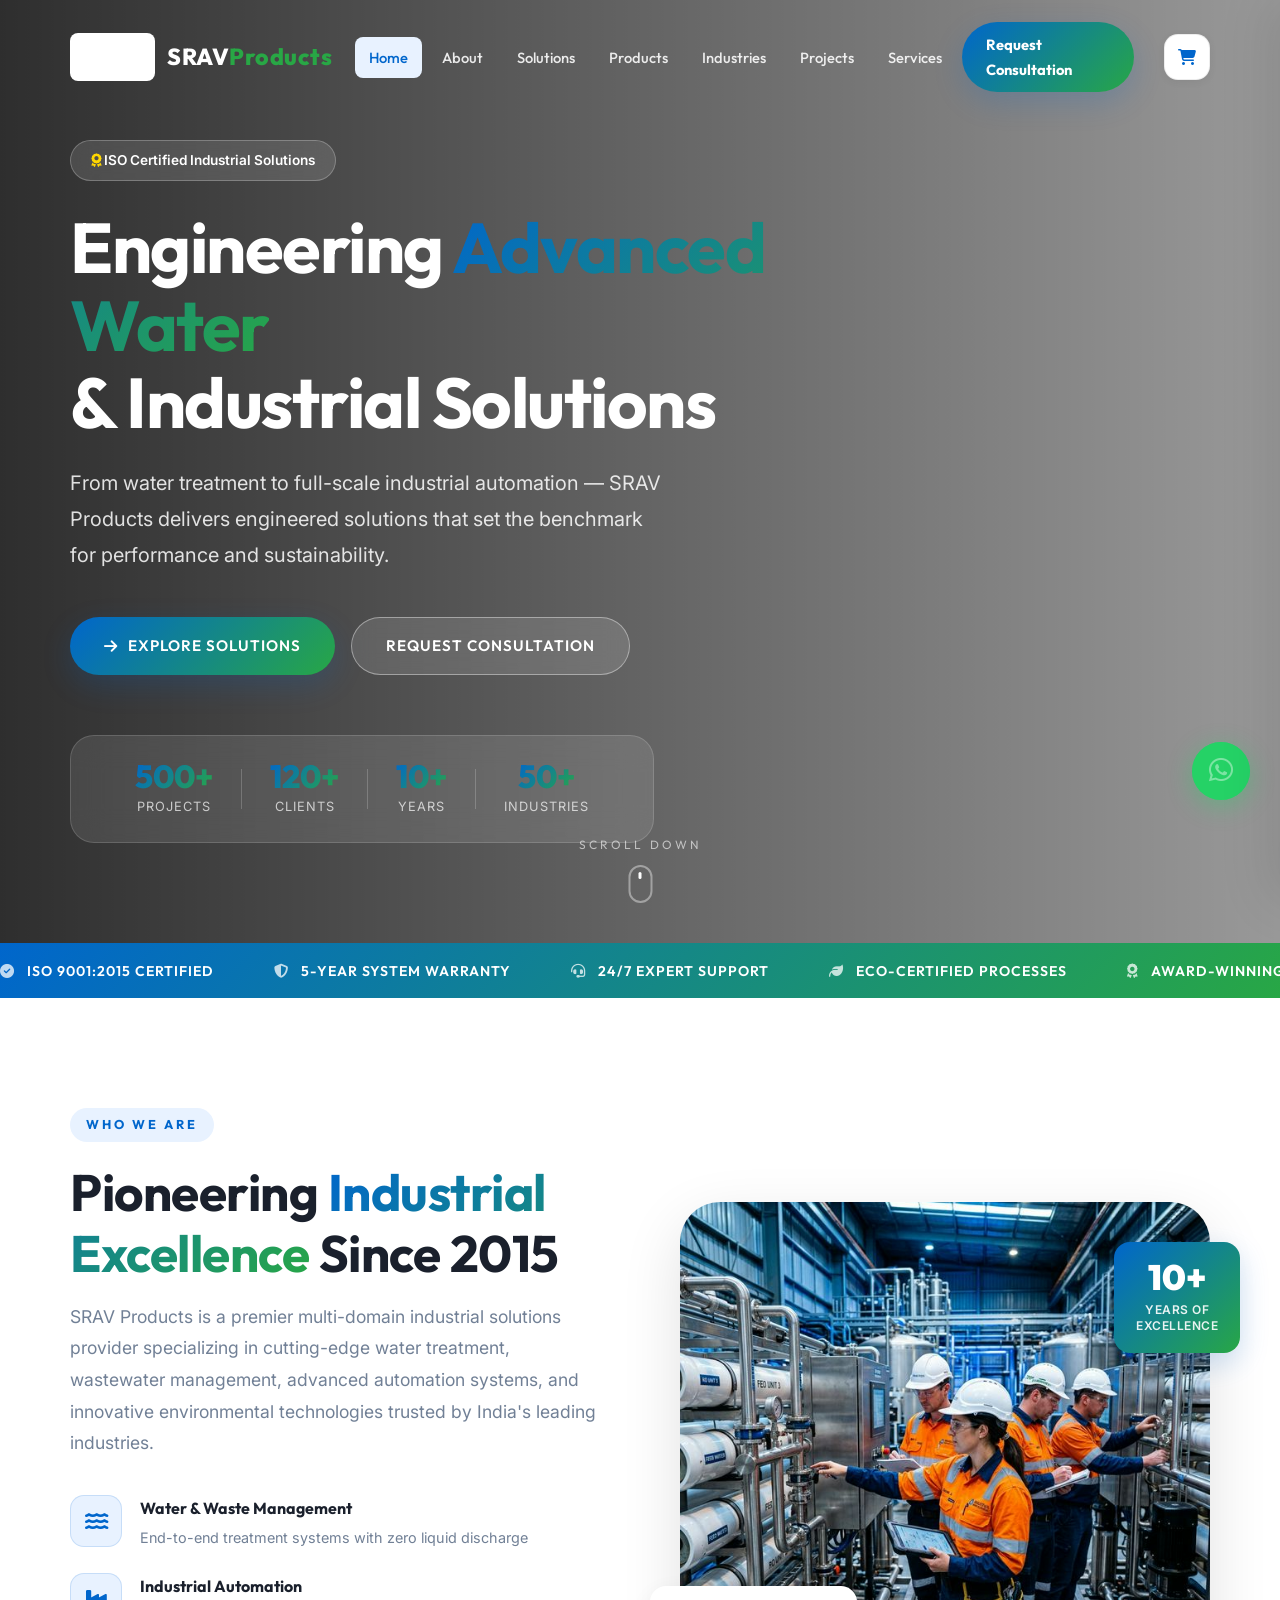
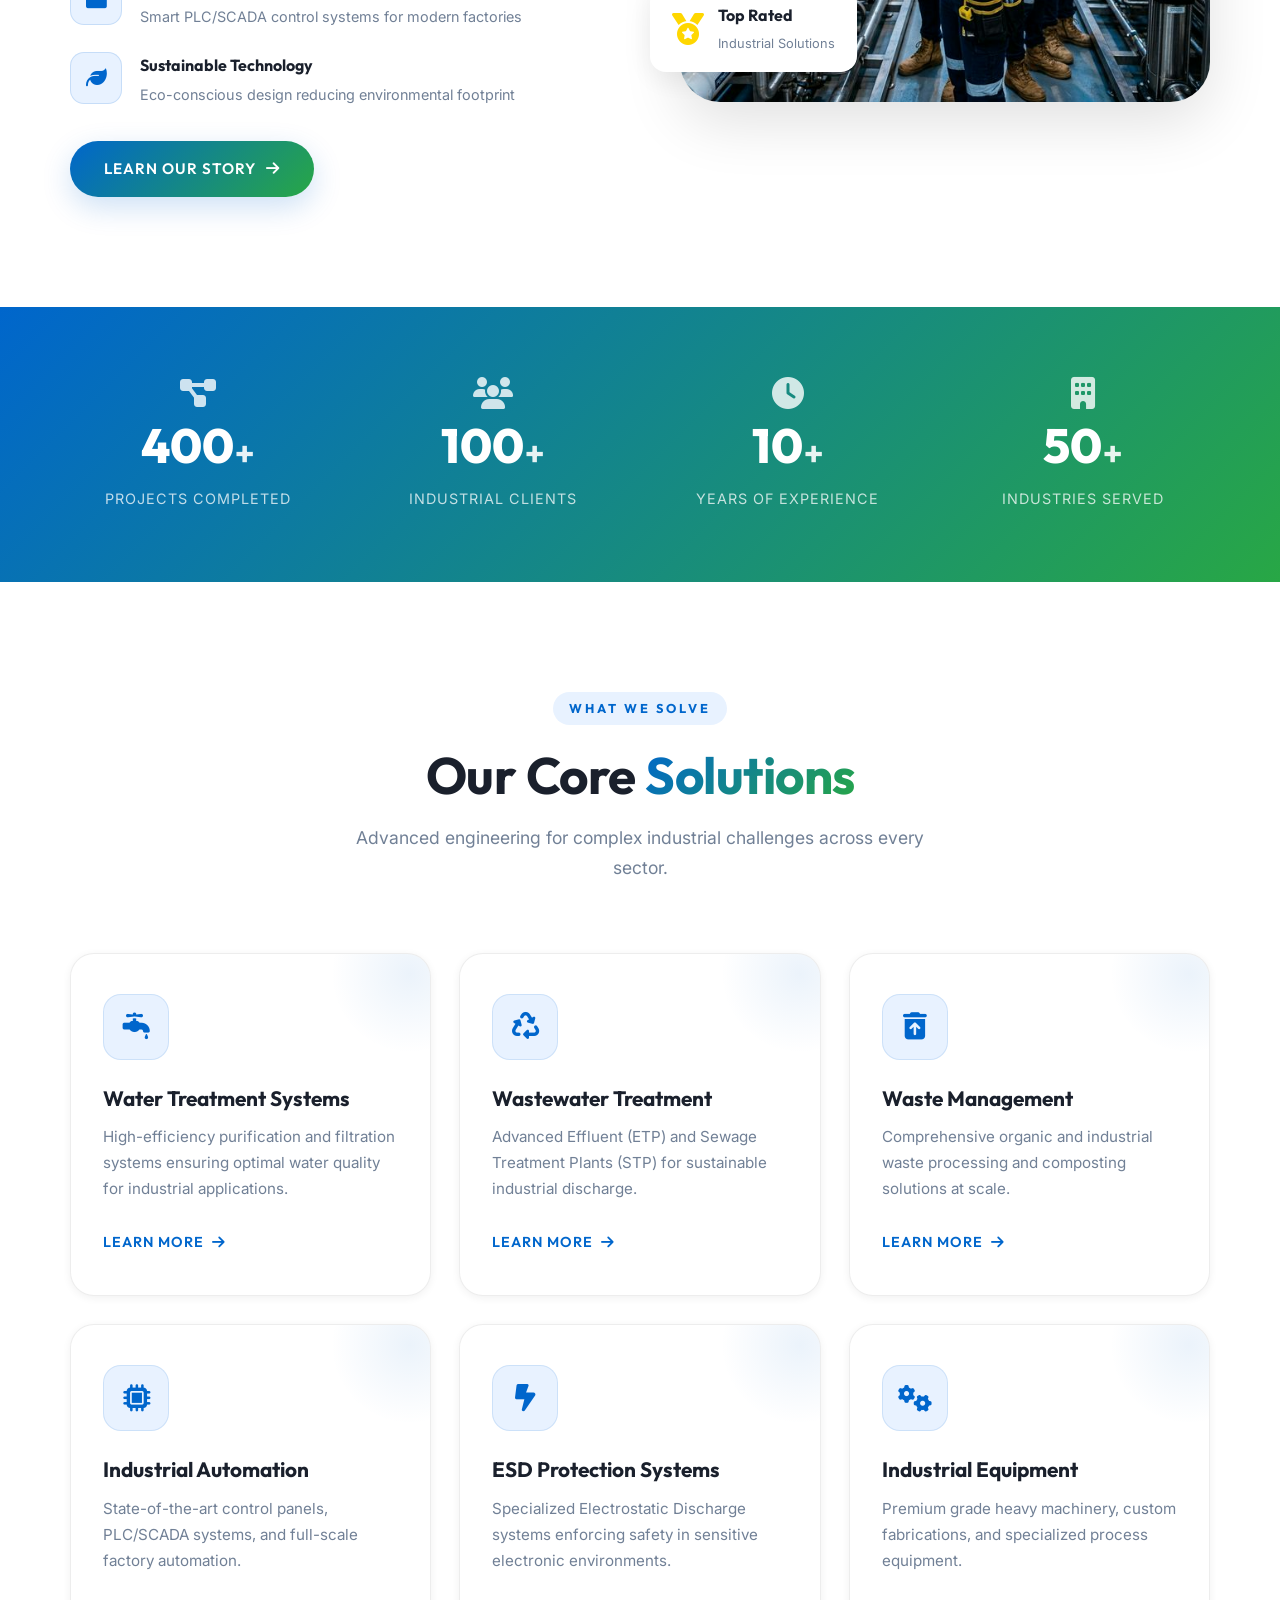
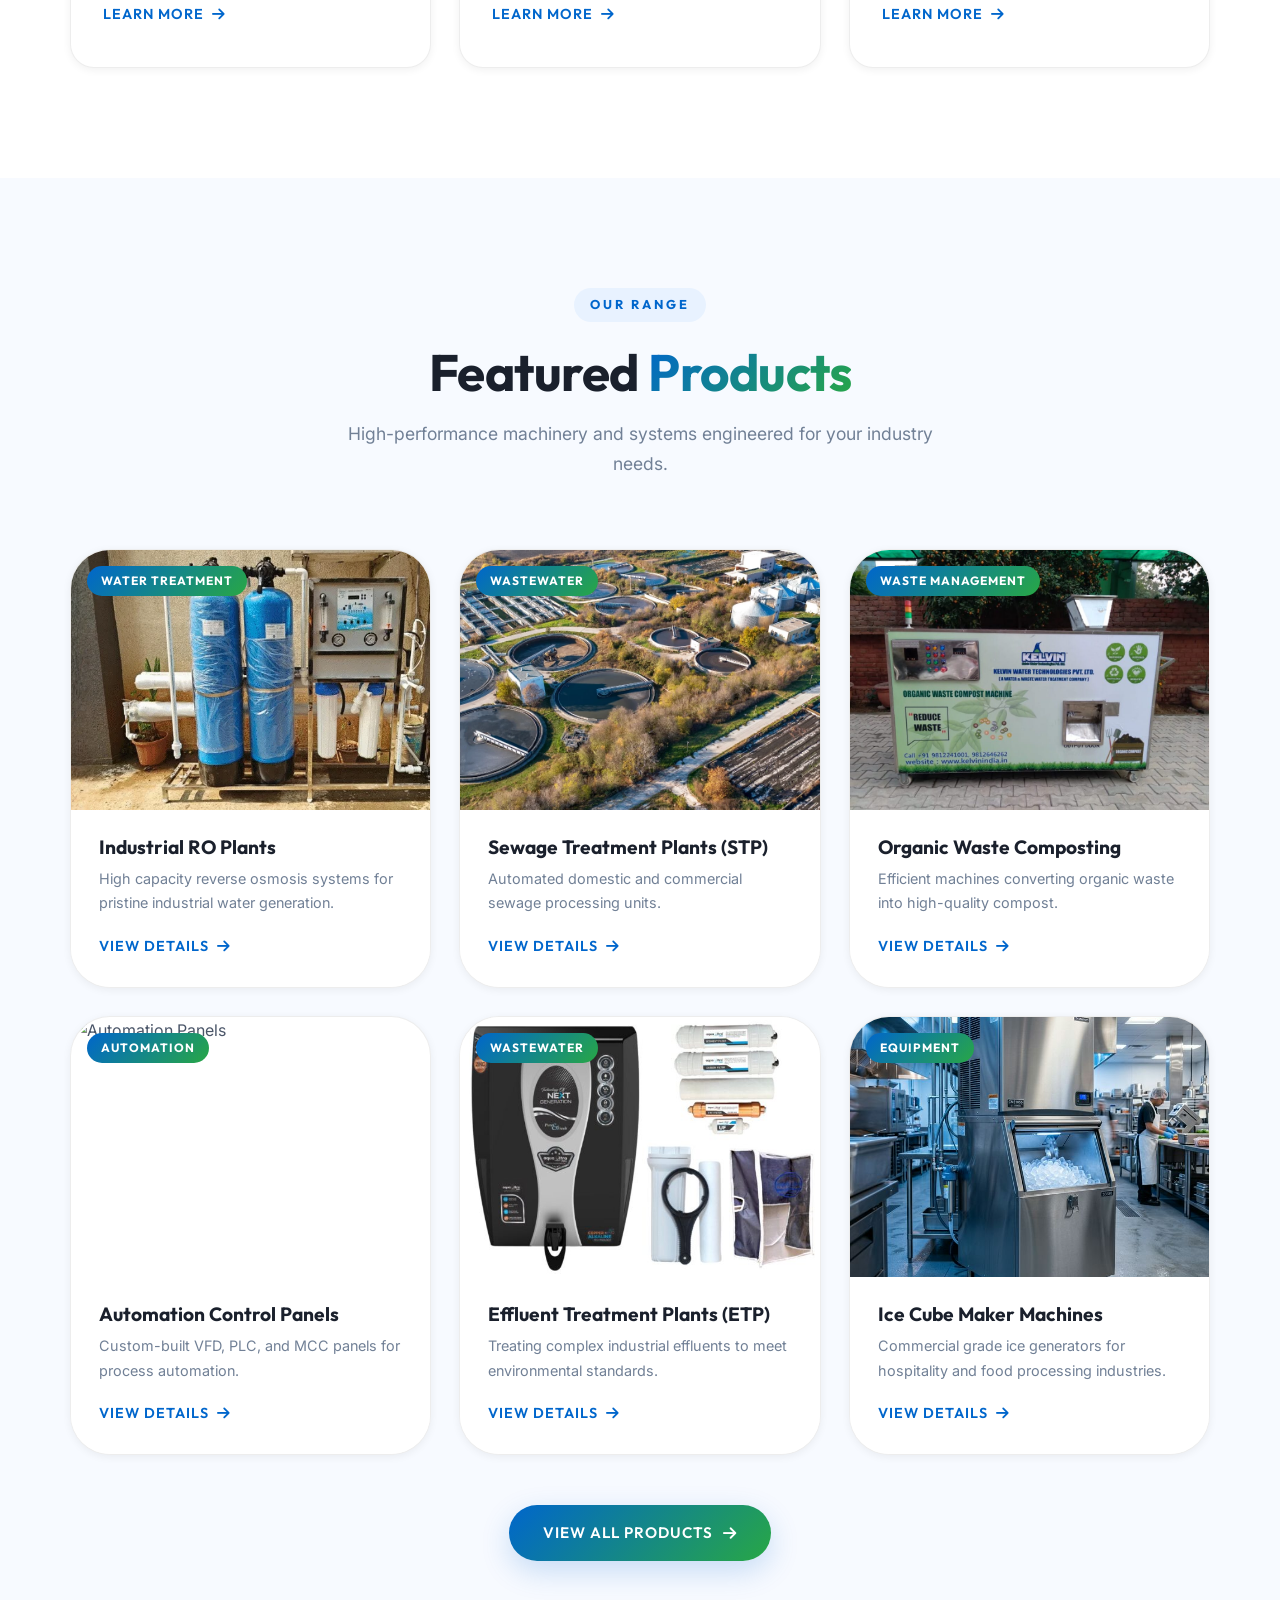
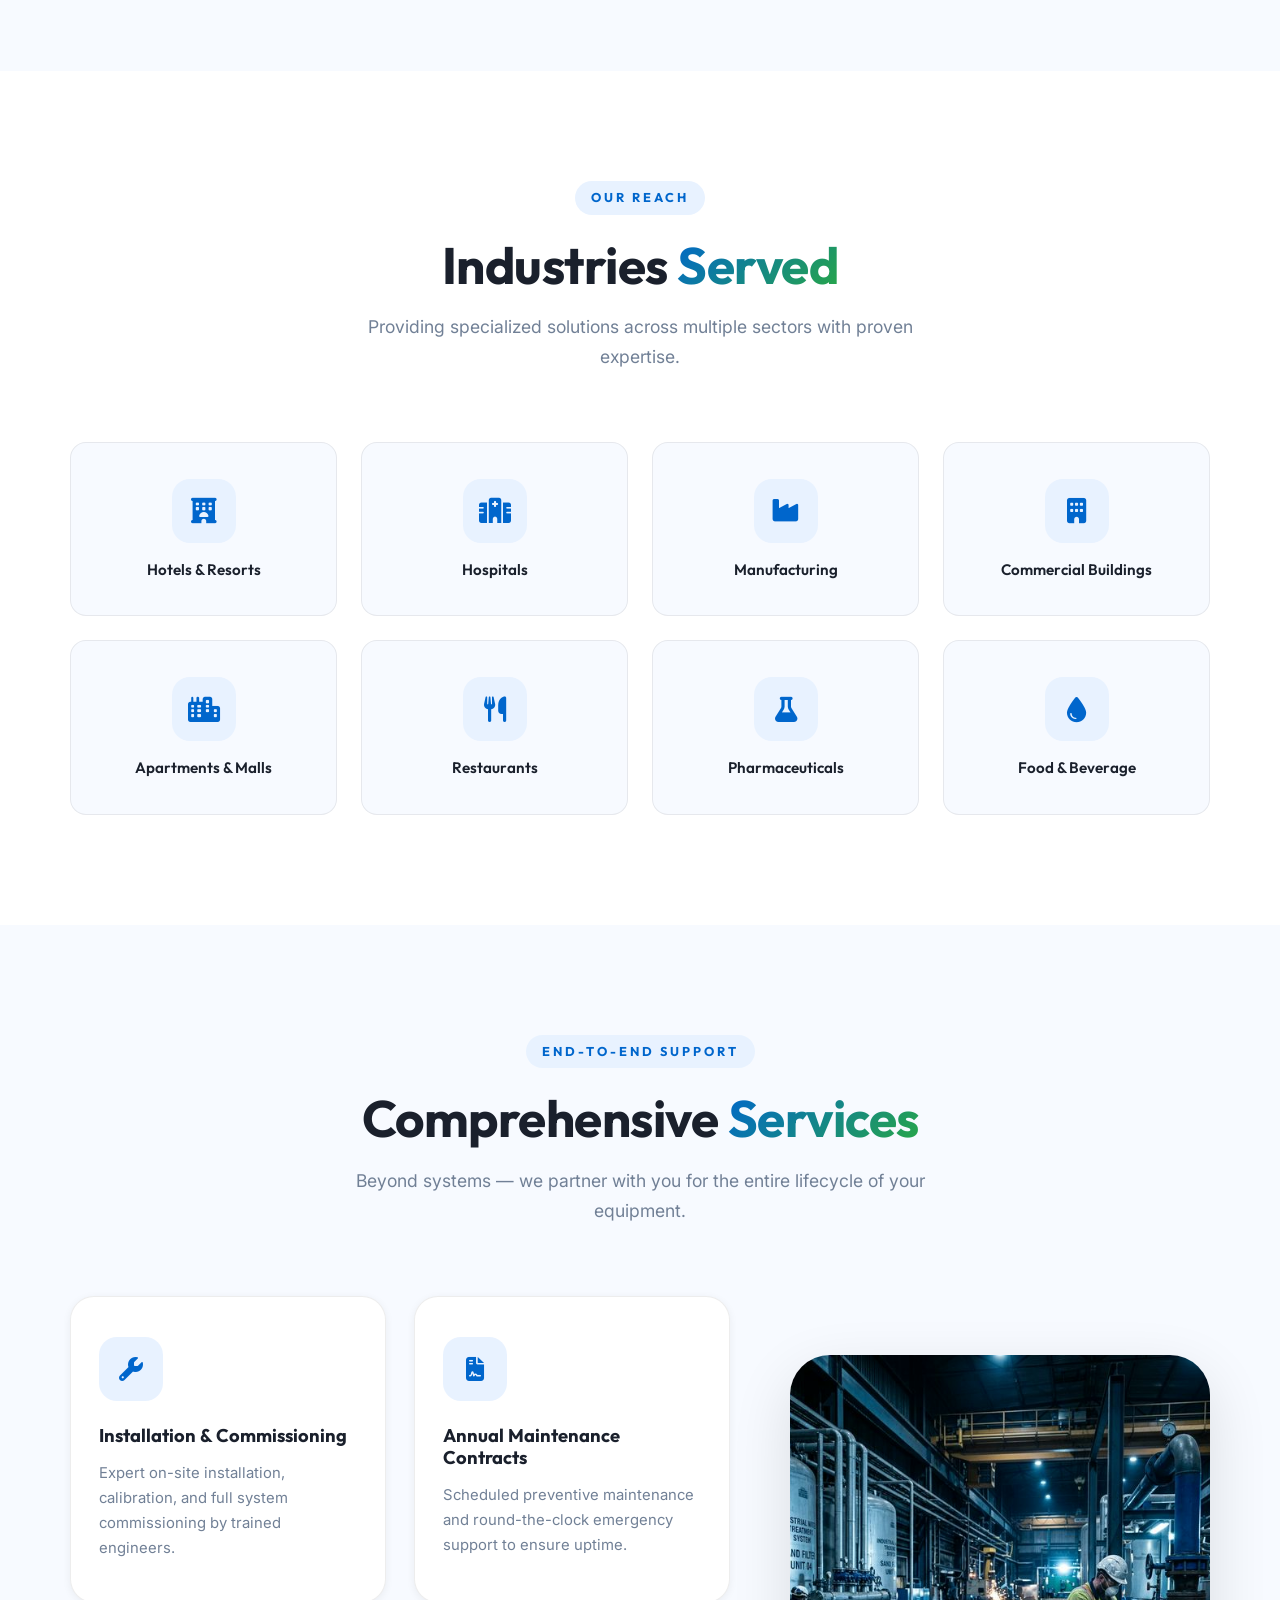
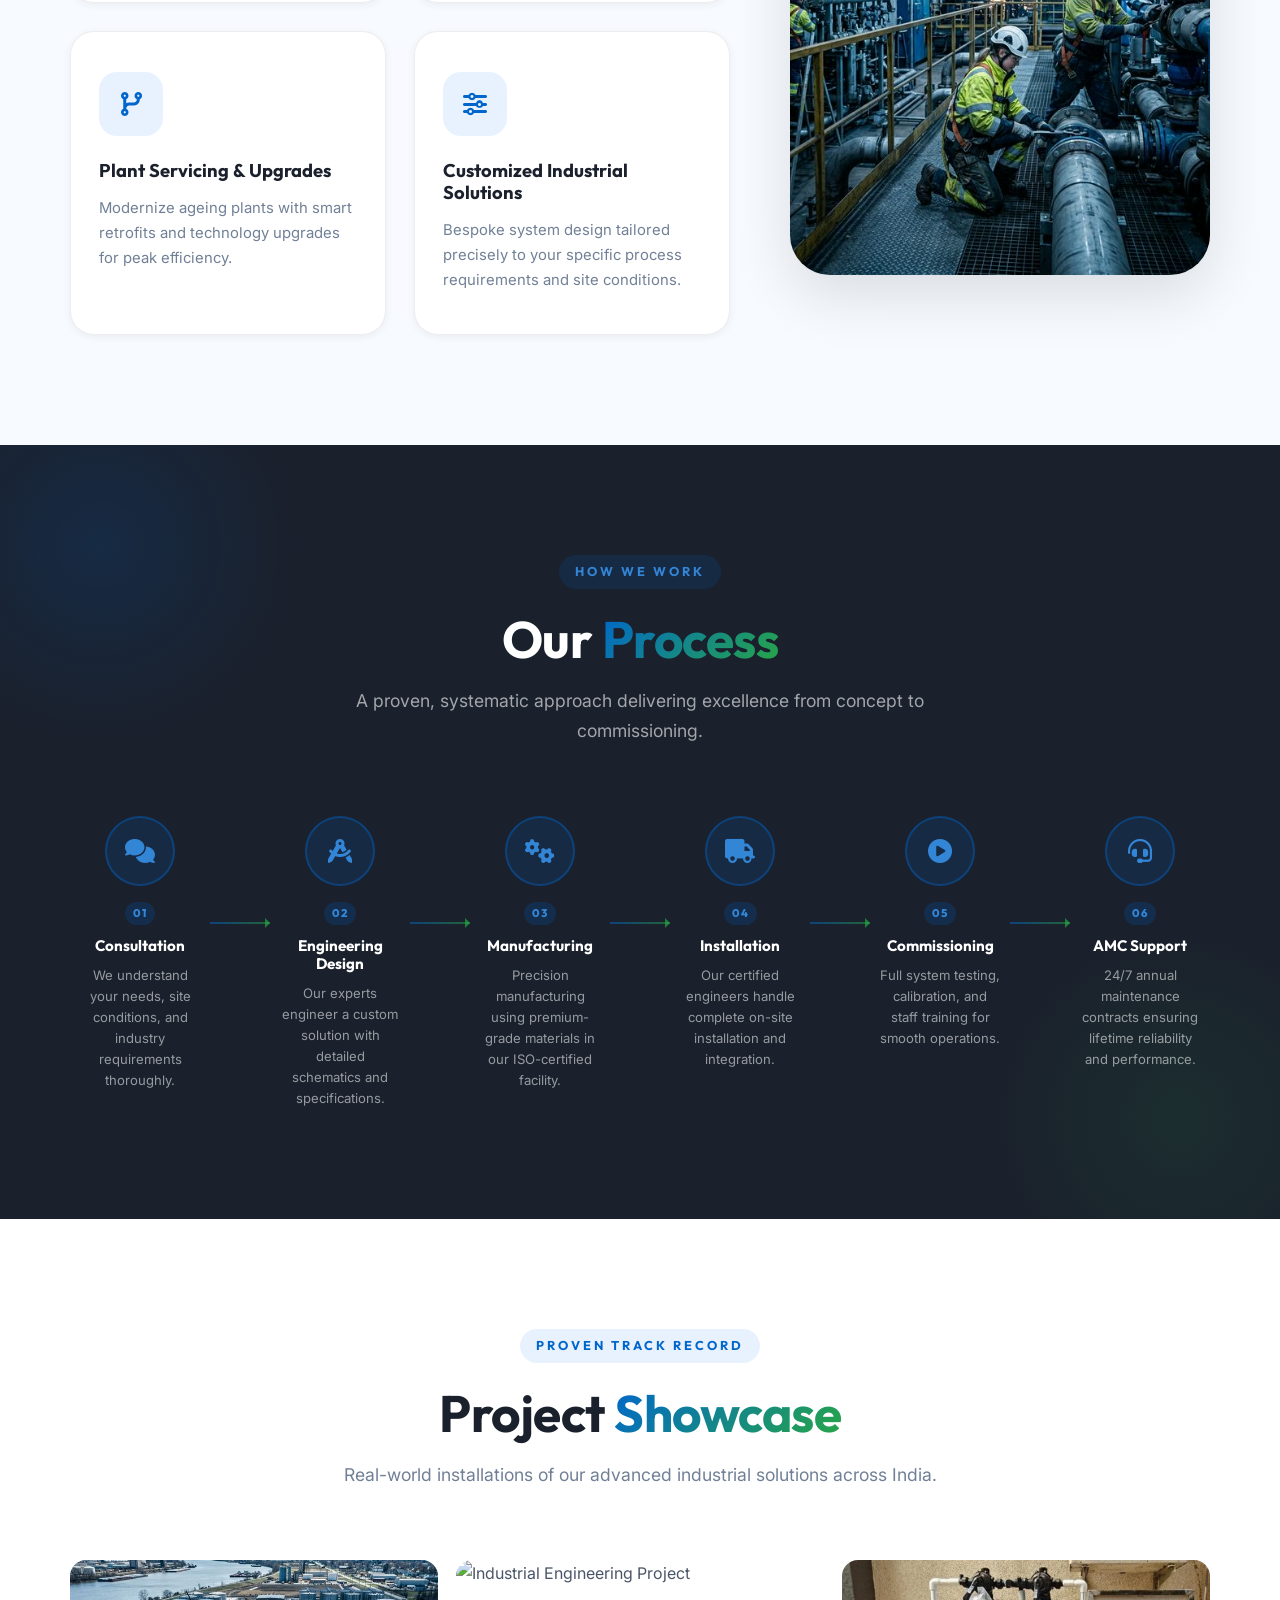
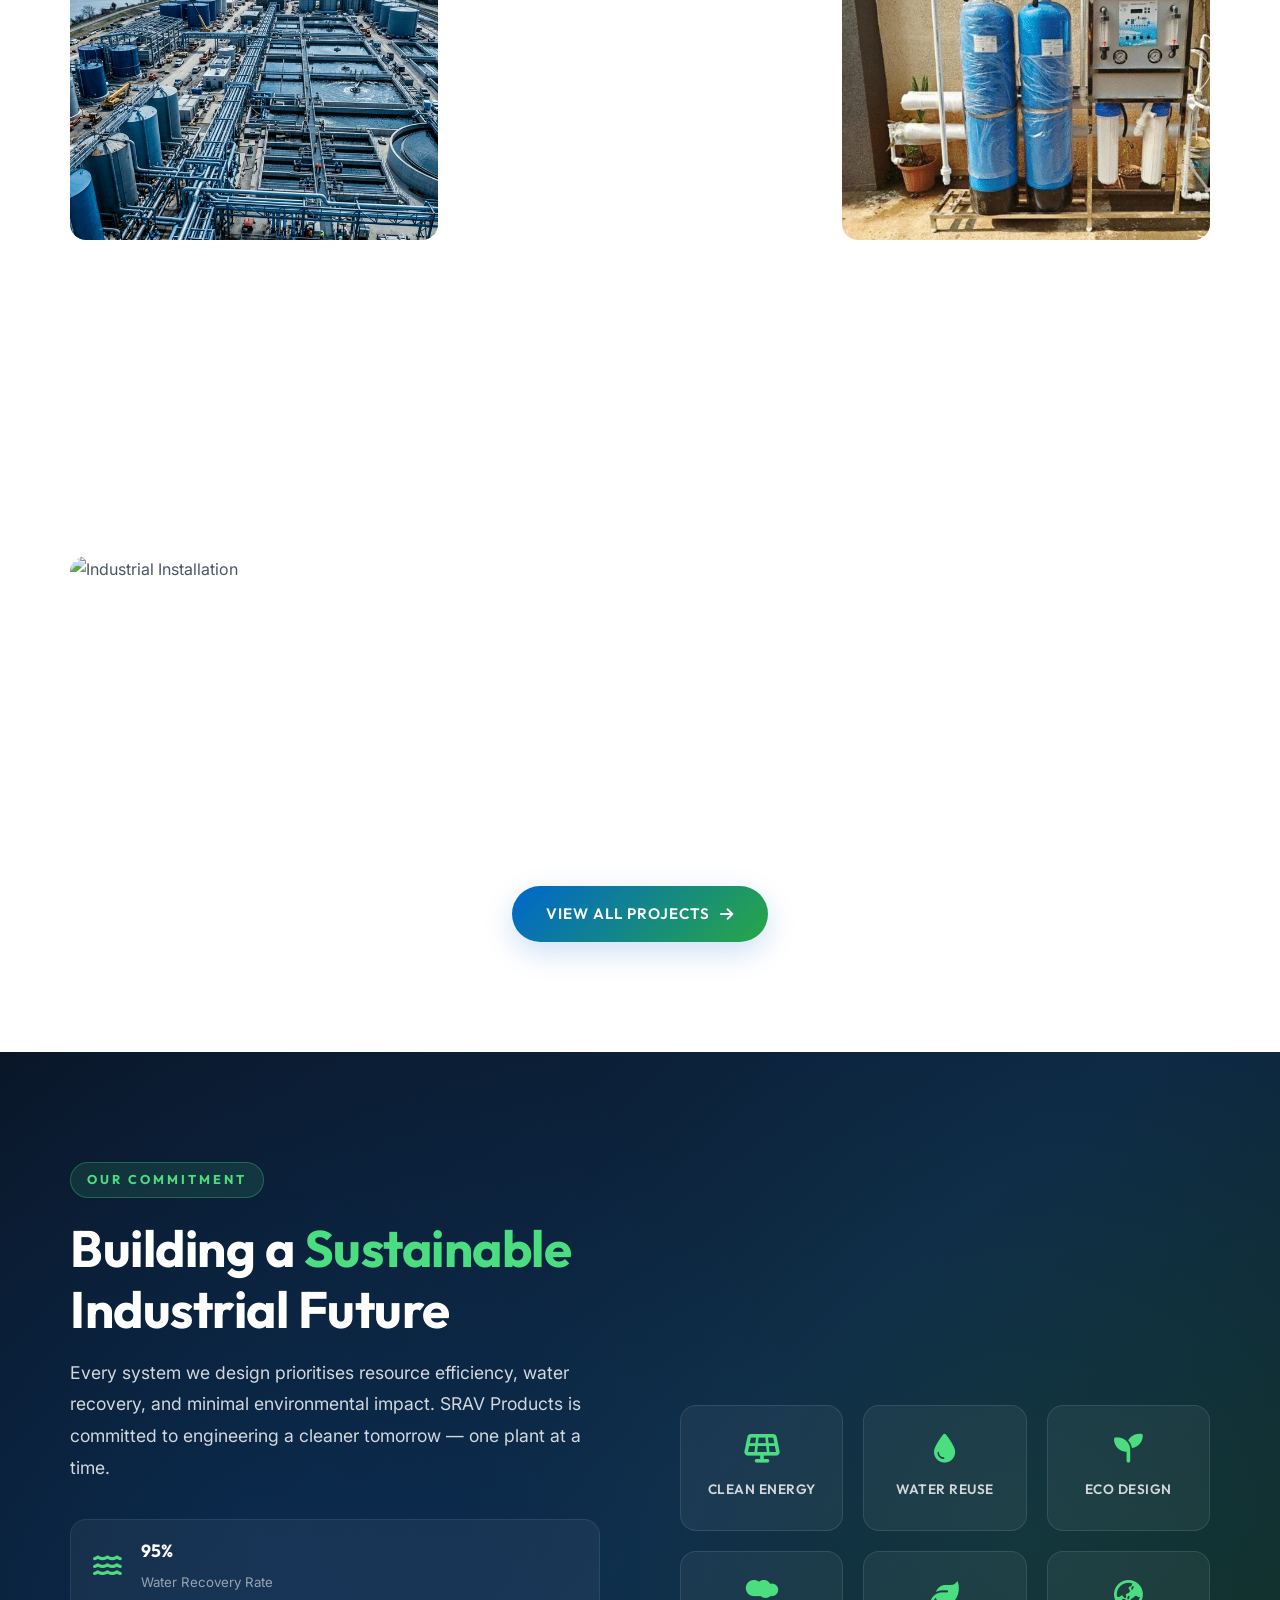
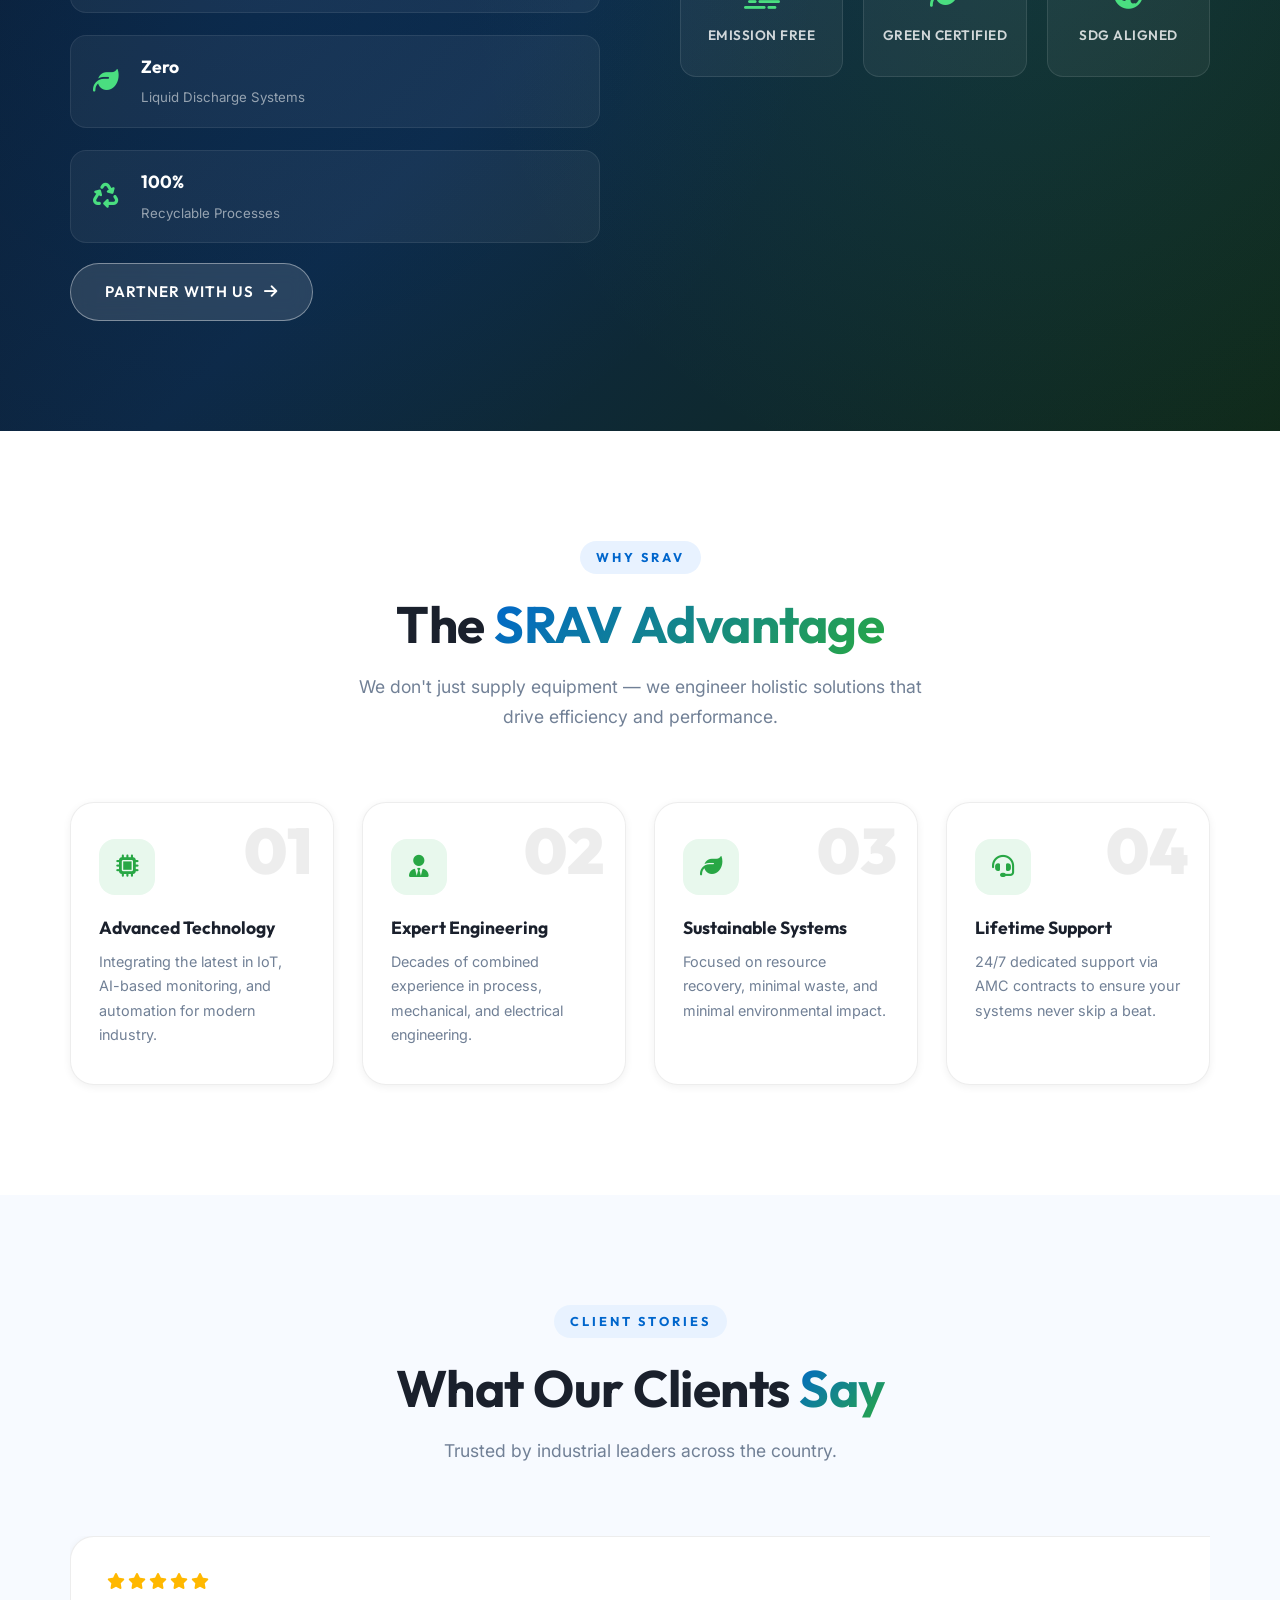
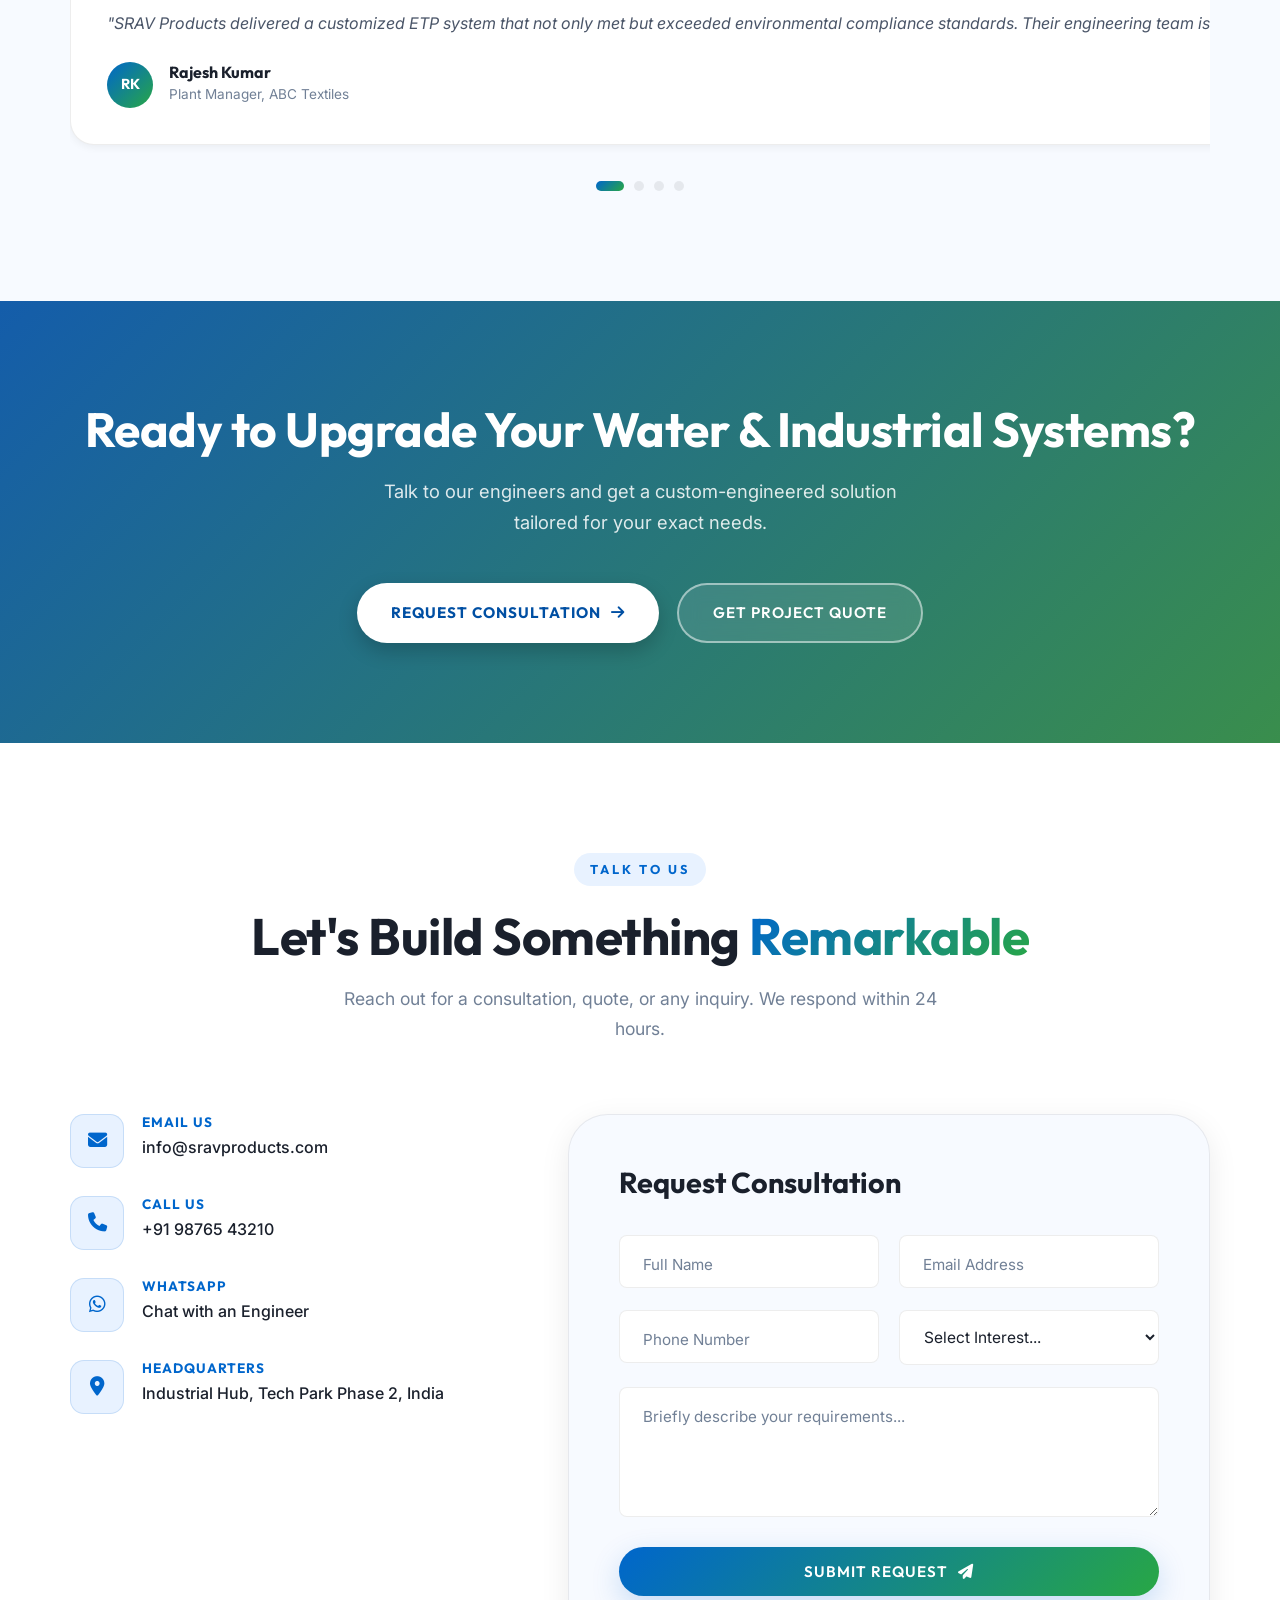
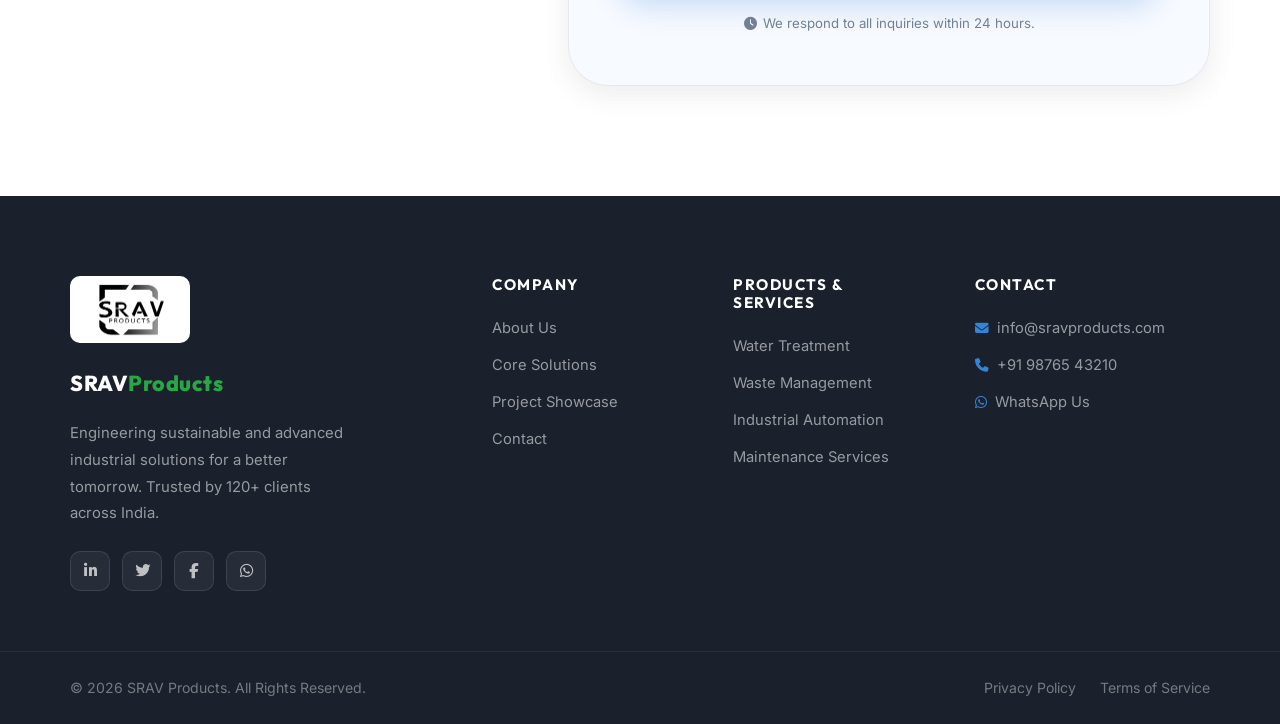
==== commit 1c58c0b3: "feat: Final Kent-style hybrid platform upgrade with 30+ products and wishlist" ====
--- a/index.html
+++ b/index.html
@@ -26,6 +26,7 @@
 
     <!-- Custom CSS -->
     <link rel="stylesheet" href="css/style.css">
+    <link rel="stylesheet" href="css/ecommerce.css">
 </head>
 <body>
 
@@ -46,9 +47,13 @@
                 <a href="#services" class="nav-link">Services</a>
                 <a href="#contact" class="nav-link nav-cta">Request Consultation</a>
             </div>
-            <button class="menu-btn" id="menu-btn" aria-label="Toggle menu">
-                <span></span><span></span><span></span>
-            </button>
+            <div class="nav-actions" style="display:flex; align-items:center; gap:15px;">
+                <div class="cart-toggle" id="cart-toggle">
+                    <i class="fas fa-shopping-cart"></i>
+                    <span class="cart-count" id="cart-count">0</span>
+                </div>
+                <button class="menu-btn" id="menu-btn"><span></span><span></span><span></span></button>
+            </div>
         </div>
     </nav>
 
@@ -296,7 +301,7 @@
                     <div class="product-info">
                         <h3>Industrial RO Plants</h3>
                         <p>High capacity reverse osmosis systems for pristine industrial water generation.</p>
-                        <a href="products.html" class="btn-link">View Details <i class="fas fa-arrow-right"></i></a>
+                        <a href="product-detail.html?id=i1" class="btn-link">View Details <i class="fas fa-arrow-right"></i></a>
                     </div>
                 </div>
 
@@ -304,14 +309,14 @@
                     <div class="product-img">
                         <img src="assets/Role-of-Sewage-Sludge-Treatment-Plant-in-STP.webp" alt="Sewage Treatment Plant" loading="lazy">
                         <div class="product-overlay">
-                            <a href="contact.html" class="btn btn-white">Enquire Now</a>
+                            <a href="product-detail.html?id=i2" class="btn btn-white">Enquire Now</a>
                         </div>
                         <div class="product-tag">Wastewater</div>
                     </div>
                     <div class="product-info">
                         <h3>Sewage Treatment Plants (STP)</h3>
                         <p>Automated domestic and commercial sewage processing units.</p>
-                        <a href="products.html" class="btn-link">View Details <i class="fas fa-arrow-right"></i></a>
+                        <a href="product-detail.html?id=i2" class="btn-link">View Details <i class="fas fa-arrow-right"></i></a>
                     </div>
                 </div>
 
@@ -319,14 +324,14 @@
                     <div class="product-img">
                         <img src="assets/OWC-Machine-1024x768.jpg" alt="Organic Waste Composting Machine" loading="lazy">
                         <div class="product-overlay">
-                            <a href="contact.html" class="btn btn-white">Enquire Now</a>
+                            <a href="product-detail.html?id=i4" class="btn btn-white">Enquire Now</a>
                         </div>
                         <div class="product-tag">Waste Management</div>
                     </div>
                     <div class="product-info">
                         <h3>Organic Waste Composting</h3>
                         <p>Efficient machines converting organic waste into high-quality compost.</p>
-                        <a href="products.html" class="btn-link">View Details <i class="fas fa-arrow-right"></i></a>
+                        <a href="product-detail.html?id=i4" class="btn-link">View Details <i class="fas fa-arrow-right"></i></a>
                     </div>
                 </div>
 
@@ -334,14 +339,14 @@
                     <div class="product-img">
                         <img src="assets/product_automation_panel_1773894593646.png" alt="Automation Panels" loading="lazy">
                         <div class="product-overlay">
-                            <a href="contact.html" class="btn btn-white">Enquire Now</a>
+                            <a href="product-detail.html?id=i5" class="btn btn-white">Enquire Now</a>
                         </div>
                         <div class="product-tag">Automation</div>
                     </div>
                     <div class="product-info">
                         <h3>Automation Control Panels</h3>
                         <p>Custom-built VFD, PLC, and MCC panels for process automation.</p>
-                        <a href="products.html" class="btn-link">View Details <i class="fas fa-arrow-right"></i></a>
+                        <a href="product-detail.html?id=i5" class="btn-link">View Details <i class="fas fa-arrow-right"></i></a>
                     </div>
                 </div>
 
@@ -349,14 +354,14 @@
                     <div class="product-img">
                         <img src="assets/Aqua-Ultra-Water-Purifiers-3-600x600.jpg" alt="Water Purifiers" loading="lazy">
                         <div class="product-overlay">
-                            <a href="contact.html" class="btn btn-white">Enquire Now</a>
+                            <a href="product-detail.html?id=i3" class="btn btn-white">Enquire Now</a>
                         </div>
                         <div class="product-tag">Wastewater</div>
                     </div>
                     <div class="product-info">
                         <h3>Effluent Treatment Plants (ETP)</h3>
                         <p>Treating complex industrial effluents to meet environmental standards.</p>
-                        <a href="products.html" class="btn-link">View Details <i class="fas fa-arrow-right"></i></a>
+                        <a href="product-detail.html?id=i3" class="btn-link">View Details <i class="fas fa-arrow-right"></i></a>
                     </div>
                 </div>
 
@@ -364,14 +369,14 @@
                     <div class="product-img">
                         <img src="assets/product-ice-machine.png" alt="Ice Cube Maker Machine" loading="lazy">
                         <div class="product-overlay">
-                            <a href="contact.html" class="btn btn-white">Enquire Now</a>
+                            <a href="product-detail.html?id=p6" class="btn btn-white">Add to Cart</a>
                         </div>
                         <div class="product-tag">Equipment</div>
                     </div>
                     <div class="product-info">
                         <h3>Ice Cube Maker Machines</h3>
                         <p>Commercial grade ice generators for hospitality and food processing industries.</p>
-                        <a href="products.html" class="btn-link">View Details <i class="fas fa-arrow-right"></i></a>
+                        <a href="product-detail.html?id=p6" class="btn-link">View Details <i class="fas fa-arrow-right"></i></a>
                     </div>
                 </div>
             </div>
@@ -874,6 +879,25 @@
     </footer>
 
     <!-- Floating WhatsApp Button -->
+    <!-- Cart UI -->
+    <div class="cart-overlay" id="cart-overlay"></div>
+    <div class="cart-panel" id="cart-panel">
+        <div class="cart-header">
+            <h3>Your Cart</h3>
+            <div class="close-cart" id="close-cart"><i class="fas fa-times"></i></div>
+        </div>
+        <div class="cart-items" id="cart-items">
+            <!-- Dynamic Content -->
+        </div>
+        <div class="cart-footer">
+            <div class="cart-total">
+                <span>Total:</span>
+                <span id="cart-total-value">₹0</span>
+            </div>
+            <a href="checkout.html" class="btn btn-primary" style="width:100%; text-align:center;">Proceed to Checkout</a>
+        </div>
+    </div>
+
     <a href="https://wa.me/919876543210" class="floating-whatsapp" target="_blank" aria-label="WhatsApp Us">
         <i class="fa-brands fa-whatsapp"></i>
         <span class="whatsapp-tooltip">Chat with us!</span>
@@ -888,6 +912,8 @@
     <script src="https://unpkg.com/aos@2.3.4/dist/aos.js"></script>
 
     <!-- Custom JS -->
+    <script src="js/products-data.js"></script>
     <script src="js/main.js"></script>
+    <script src="js/cart.js"></script>
 </body>
 </html>
--- a/css/ecommerce.css
+++ b/css/ecommerce.css
@@ -0,0 +1,387 @@
+/* ==========================================================================
+   SRAV Products — E-commerce & Hybrid Styles
+   ========================================================================== */
+
+:root {
+    --cart-width: 420px;
+    --glass-bg: rgba(255, 255, 255, 0.75);
+    --glass-border: rgba(255, 255, 255, 0.3);
+    --accent-orange: #ff6b35;
+    --accent-blue: #0066cc;
+    --premium-gradient: linear-gradient(135deg, #0066cc 0%, #004a99 100%);
+    --orange-gradient: linear-gradient(135deg, #ff6b35 0%, #e65a2b 100%);
+}
+
+/* Animations */
+@keyframes slideInRight {
+    from { transform: translateX(100%); opacity: 0; }
+    to { transform: translateX(0); opacity: 1; }
+}
+
+@keyframes fadeInScale {
+    from { transform: scale(0.95); opacity: 0; }
+    to { transform: scale(1); opacity: 1; }
+}
+
+/* Navbar Cart Icon */
+.cart-toggle {
+    position: relative;
+    background: var(--white);
+    color: var(--blue);
+    width: 46px;
+    height: 46px;
+    border-radius: 14px;
+    display: flex;
+    align-items: center;
+    justify-content: center;
+    cursor: pointer;
+    transition: all 0.3s cubic-bezier(0.4, 0, 0.2, 1);
+    border: 1px solid var(--border);
+    box-shadow: var(--shadow-sm);
+}
+
+.cart-toggle:hover {
+    background: var(--blue);
+    color: var(--white);
+    transform: translateY(-2px);
+    box-shadow: 0 8px 20px rgba(0, 102, 204, 0.2);
+}
+
+.cart-count {
+    position: absolute;
+    top: -5px;
+    right: -5px;
+    background: var(--accent-orange);
+    color: var(--white);
+    font-size: 0.7rem;
+    font-weight: 800;
+    min-width: 18px;
+    height: 18px;
+    border-radius: 10px;
+    display: flex;
+    align-items: center;
+    justify-content: center;
+    padding: 0 4px;
+    border: 2px solid var(--white);
+}
+
+/* Sliding Cart Panel */
+.cart-panel {
+    position: fixed;
+    top: 0;
+    right: calc(-1 * var(--cart-width));
+    width: var(--cart-width);
+    height: 100vh;
+    background: var(--white);
+    z-index: 2000;
+    box-shadow: -10px 0 50px rgba(0,0,0,0.1);
+    transition: right 0.4s cubic-bezier(0.16, 1, 0.3, 1);
+    display: flex;
+    flex-direction: column;
+}
+
+.cart-panel.active {
+    right: 0;
+}
+
+.cart-overlay {
+    position: fixed;
+    inset: 0;
+    background: rgba(0,0,0,0.4);
+    backdrop-filter: blur(4px);
+    z-index: 1999;
+    opacity: 0;
+    visibility: hidden;
+    transition: var(--ease);
+}
+
+.cart-overlay.active {
+    opacity: 1;
+    visibility: visible;
+}
+
+.cart-header {
+    padding: 24px;
+    border-bottom: 1px solid var(--border);
+    display: flex;
+    align-items: center;
+    justify-content: space-between;
+}
+
+.cart-header h3 { font-size: 1.25rem; font-weight: 800; }
+.close-cart { cursor: pointer; font-size: 1.2rem; color: var(--muted); }
+
+.cart-items {
+    flex: 1;
+    overflow-y: auto;
+    padding: 20px;
+}
+
+.cart-item {
+    display: grid;
+    grid-template-columns: 80px 1fr auto;
+    gap: 15px;
+    margin-bottom: 20px;
+    padding-bottom: 15px;
+    border-bottom: 1px solid var(--off-white);
+}
+
+.cart-item-img {
+    width: 80px;
+    height: 80px;
+    background: var(--off-white);
+    border-radius: 10px;
+    object-fit: contain;
+}
+
+.cart-item-info h4 { font-size: 0.95rem; margin-bottom: 4px; color: var(--heading); }
+.cart-item-price { font-weight: 700; color: var(--blue); font-size: 0.9rem; }
+.cart-item-qty { display: flex; align-items: center; gap: 10px; margin-top: 8px; }
+.qty-btn { width: 24px; height: 24px; border-radius: 6px; border: 1px solid var(--border); background: var(--white); cursor: pointer; display: flex; align-items: center; justify-content: center; font-size: 0.8rem; }
+
+.remove-item { color: #ff4d4d; cursor: pointer; font-size: 0.9rem; }
+
+.cart-footer {
+    padding: 24px;
+    background: var(--off-white);
+    border-top: 1px solid var(--border);
+}
+
+.cart-total {
+    display: flex;
+    justify-content: space-between;
+    margin-bottom: 20px;
+    font-weight: 800;
+    font-size: 1.1rem;
+}
+
+/* Hybrid Product Cards */
+.product-card {
+    background: var(--white);
+    border: 1px solid var(--border);
+    border-radius: var(--radius-xl);
+    overflow: hidden;
+    transition: var(--ease);
+    display: flex;
+    flex-direction: column;
+}
+
+.product-card:hover { transform: translateY(-8px); box-shadow: var(--shadow-lg); border-color: rgba(0,102,204,0.1); }
+
+.product-img-wrap {
+    position: relative;
+    height: 220px;
+    background: var(--off-white);
+    overflow: hidden;
+}
+
+.product-img-wrap img { width: 100%; height: 100%; object-fit: contain; padding: 20px; transition: transform 0.5s ease; }
+.product-card:hover .product-img-wrap img { transform: scale(1.05); }
+
+.product-badge-mode {
+    position: absolute;
+    top: 15px;
+    left: 15px;
+    padding: 4px 12px;
+    border-radius: 50px;
+    font-size: 0.7rem;
+    font-weight: 800;
+    text-transform: uppercase;
+    letter-spacing: 0.5px;
+    z-index: 2;
+}
+
+.badge-new { 
+    position: absolute;
+    top: 15px;
+    right: 45px;
+    background: #4ade80;
+    color: white;
+    padding: 3px 10px;
+    border-radius: 50px;
+    font-size: 0.65rem;
+    font-weight: 800;
+    z-index: 2;
+}
+
+.badge-popular {
+    position: absolute;
+    bottom: 10px;
+    right: 15px;
+    background: #fef3c7;
+    color: #d97706;
+    padding: 3px 10px;
+    border-radius: 50px;
+    font-size: 0.65rem;
+    font-weight: 800;
+    z-index: 2;
+}
+
+.wishlist-btn {
+    position: absolute;
+    top: 15px;
+    right: 15px;
+    width: 30px;
+    height: 30px;
+    background: var(--white);
+    border-radius: 50%;
+    display: flex;
+    align-items: center;
+    justify-content: center;
+    cursor: pointer;
+    color: #ccc;
+    transition: var(--ease);
+    z-index: 3;
+    border: none;
+    box-shadow: var(--shadow-sm);
+}
+
+.wishlist-btn:hover { color: #ff4d4d; transform: scale(1.1); }
+.wishlist-btn.active { color: #ff4d4d; }
+
+.mode-ecommerce { background: rgba(0, 102, 204, 0.1); color: var(--blue); }
+.mode-industrial { background: rgba(255, 107, 53, 0.1); color: var(--accent-orange); }
+
+.product-content { padding: 24px; flex: 1; display: flex; flex-direction: column; }
+.product-category { font-size: 0.75rem; color: var(--muted); text-transform: uppercase; letter-spacing: 1px; margin-bottom: 8px; font-weight: 700; }
+.product-title { font-size: 1.15rem; color: var(--heading); margin-bottom: 10px; line-height: 1.4; }
+.product-desc { font-size: 0.88rem; color: var(--muted); margin-bottom: 18px; line-height: 1.6; }
+
+.product-pricing { margin-top: auto; padding-top: 15px; border-top: 1px solid var(--off-white); display: flex; align-items: center; justify-content: space-between; }
+.price-tag { font-size: 1.25rem; font-weight: 800; color: var(--heading); }
+.price-tag span { font-size: 0.85rem; color: var(--muted); font-weight: 400; margin-left: 2px; }
+
+.quote-needed { font-size: 0.9rem; font-weight: 700; color: var(--accent-orange); }
+
+/* Buttons */
+.btn-add-cart { 
+    background: var(--premium-gradient); 
+    color: var(--white); 
+    border: none; 
+    padding: 12px 24px; 
+    border-radius: 12px; 
+    font-weight: 700; 
+    cursor: pointer; 
+    transition: all 0.3s ease; 
+    display: flex; 
+    align-items: center; 
+    gap: 10px; 
+    font-size: 0.9rem;
+}
+.btn-add-cart:hover { 
+    transform: translateY(-2px);
+    box-shadow: 0 10px 25px rgba(0,102,204,0.3); 
+}
+
+.btn-quote { 
+    background: transparent; 
+    color: var(--accent-orange); 
+    border: 2px solid var(--accent-orange); 
+    padding: 10px 22px; 
+    border-radius: 12px; 
+    font-weight: 700; 
+    cursor: pointer; 
+    transition: all 0.3s ease; 
+    font-size: 0.9rem;
+}
+.btn-quote:hover { 
+    background: var(--orange-gradient); 
+    color: var(--white); 
+    border-color: transparent;
+    transform: translateY(-2px);
+    box-shadow: 0 10px 25px rgba(255,107,53,0.3);
+}
+
+/* Category Filters */
+.product-filters {
+    display: flex;
+    flex-wrap: wrap;
+    gap: 12px;
+    margin-bottom: 40px;
+    justify-content: center;
+}
+
+.filter-chip {
+    padding: 10px 20px;
+    background: var(--white);
+    border: 1px solid var(--border);
+    border-radius: 50px;
+    font-size: 0.9rem;
+    font-weight: 600;
+    cursor: pointer;
+    transition: var(--ease);
+    display: flex;
+    align-items: center;
+    gap: 8px;
+}
+
+.filter-chip i { font-size: 0.85rem; color: var(--muted); }
+.filter-chip:hover { border-color: var(--blue); color: var(--blue); }
+.filter-chip.active { background: var(--blue); color: var(--white); border-color: var(--blue); }
+.filter-chip.active i { color: var(--white); }
+
+/* Mobile Optimizations */
+@media (max-width: 767px) {
+    :root { --cart-width: 100%; }
+    .cart-panel { top: auto; bottom: calc(-1 * 100vh); height: 90vh; border-radius: 30px 30px 0 0; }
+    .cart-panel.active { bottom: 0; }
+    
+    .product-filters { justify-content: flex-start; overflow-x: auto; padding-bottom: 10px; white-space: nowrap; flex-wrap: nowrap; }
+    .product-pricing { flex-direction: column; gap: 15px; align-items: flex-start; }
+    .btn-add-cart, .btn-quote { width: 100%; justify-content: center; }
+}
+
+/* Advanced Filters */
+.shop-controls {
+    display: flex;
+    flex-direction: column;
+    gap: 25px;
+    margin-bottom: 50px;
+}
+
+.filter-row {
+    display: flex;
+    justify-content: space-between;
+    align-items: center;
+    flex-wrap: wrap;
+    gap: 20px;
+}
+
+.type-toggle {
+    display: flex;
+    background: var(--off-white);
+    padding: 5px;
+    border-radius: 50px;
+    border: 1px solid var(--border);
+}
+
+.type-btn {
+    padding: 8px 20px;
+    border-radius: 50px;
+    border: none;
+    background: transparent;
+    cursor: pointer;
+    font-weight: 700;
+    font-size: 0.85rem;
+    color: var(--muted);
+    transition: var(--ease);
+}
+
+.type-btn.active {
+    background: var(--blue);
+    color: var(--white);
+    box-shadow: var(--shadow-sm);
+}
+
+.sort-select {
+    padding: 10px 20px;
+    border-radius: 12px;
+    border: 1px solid var(--border);
+    background: var(--white);
+    font-family: inherit;
+    font-size: 0.9rem;
+    color: var(--heading);
+    cursor: pointer;
+    outline: none;
+}
+
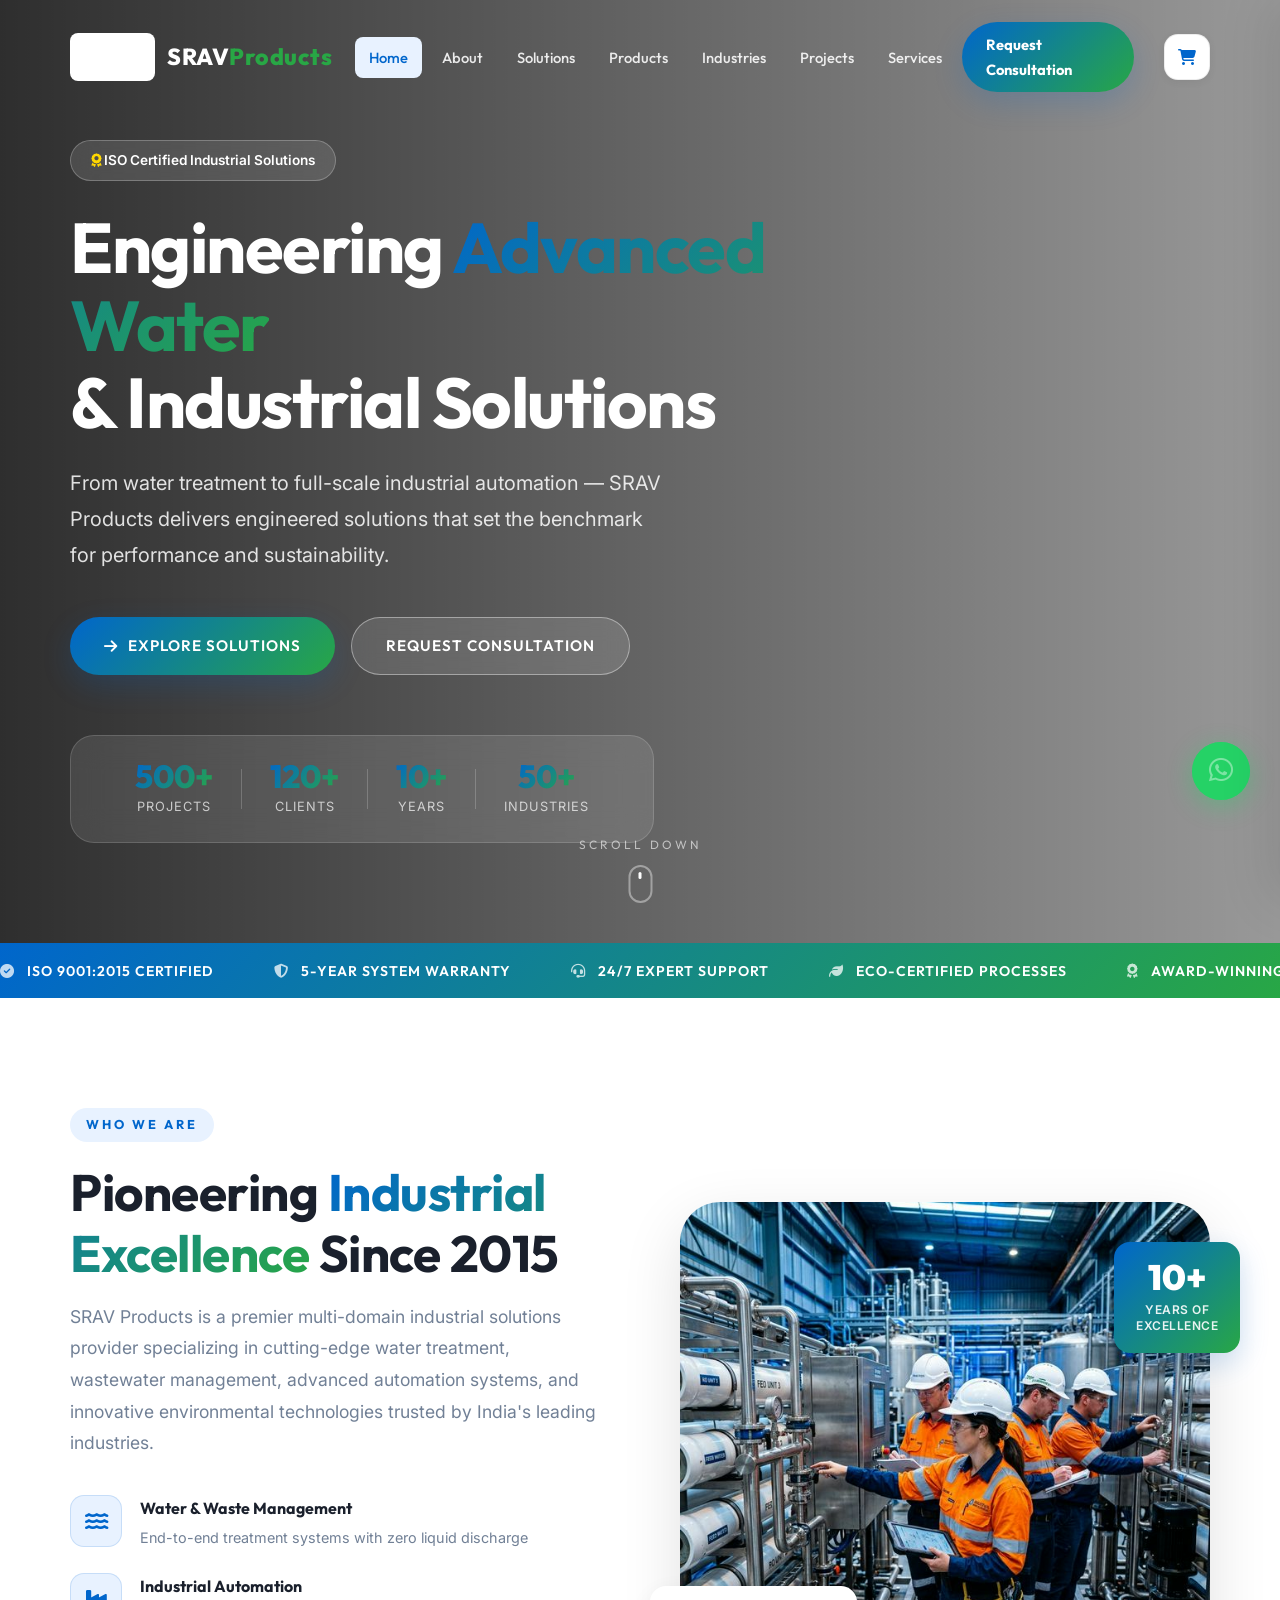
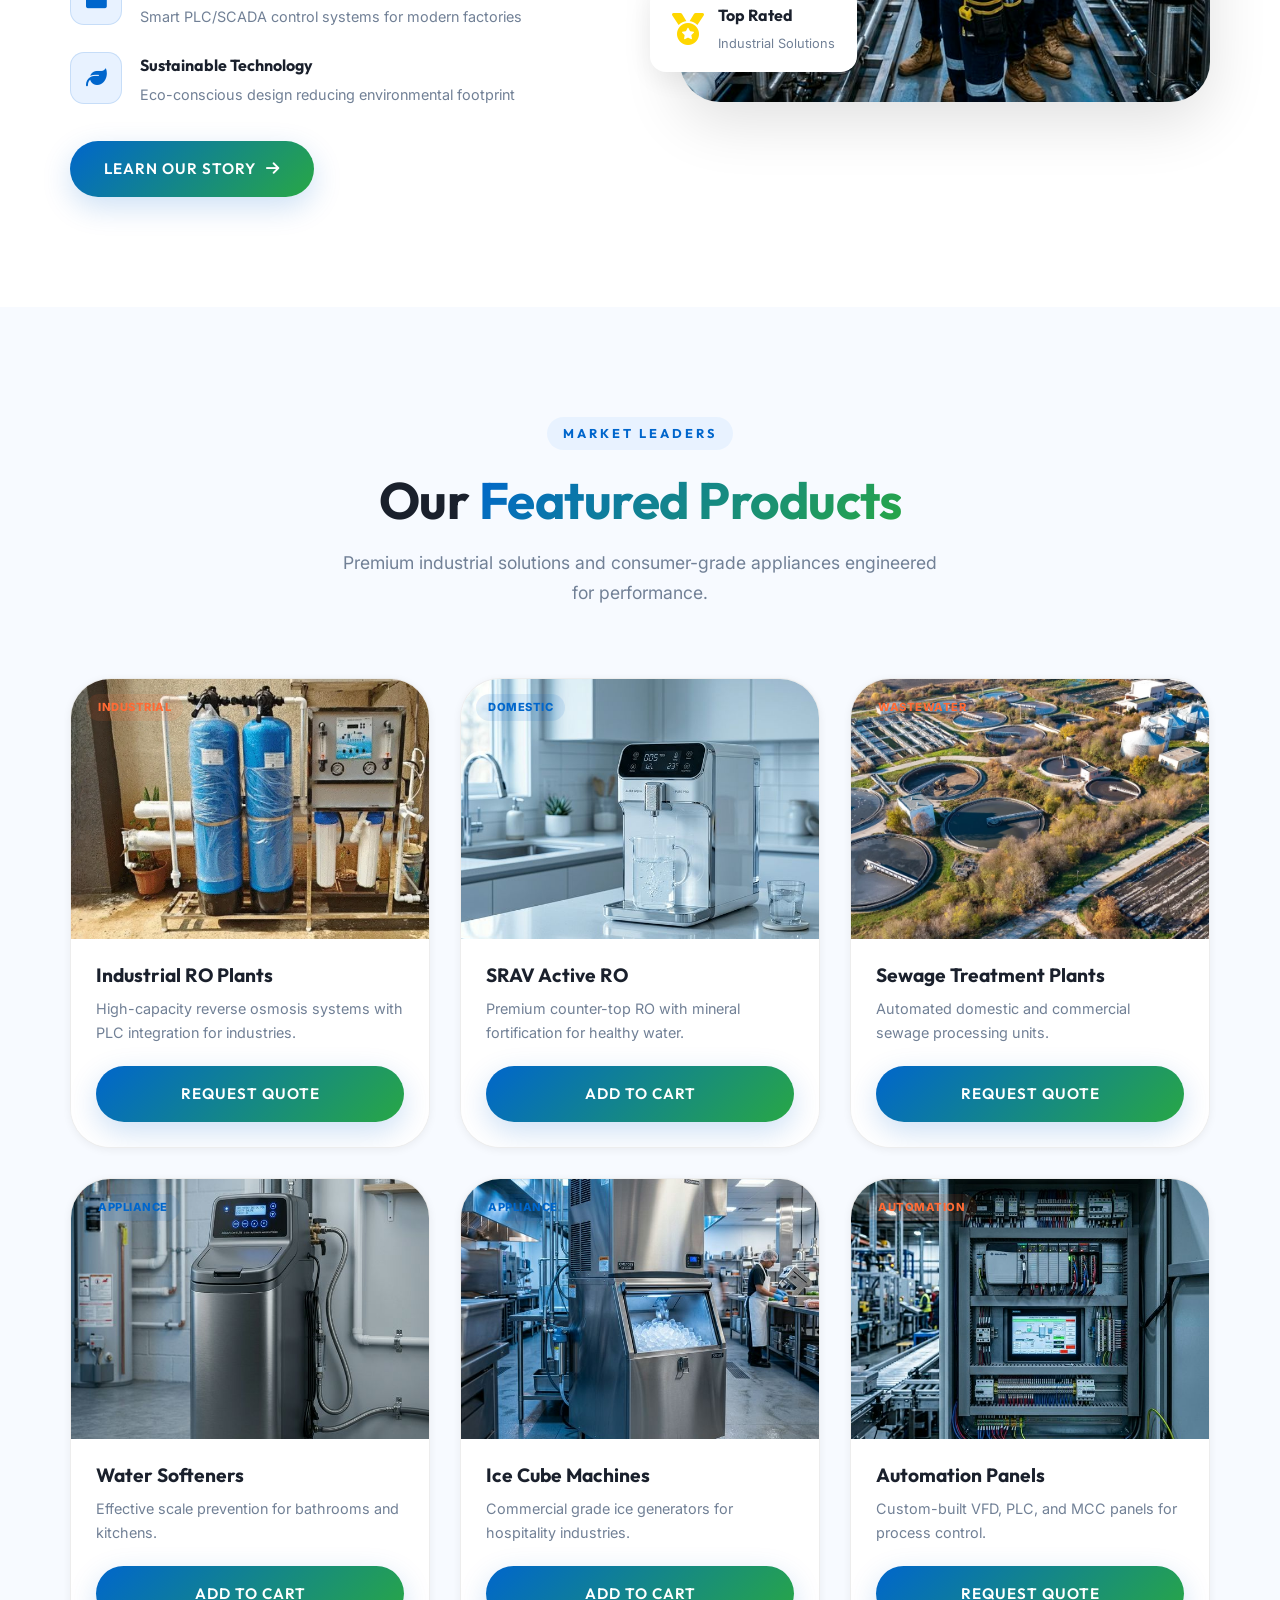
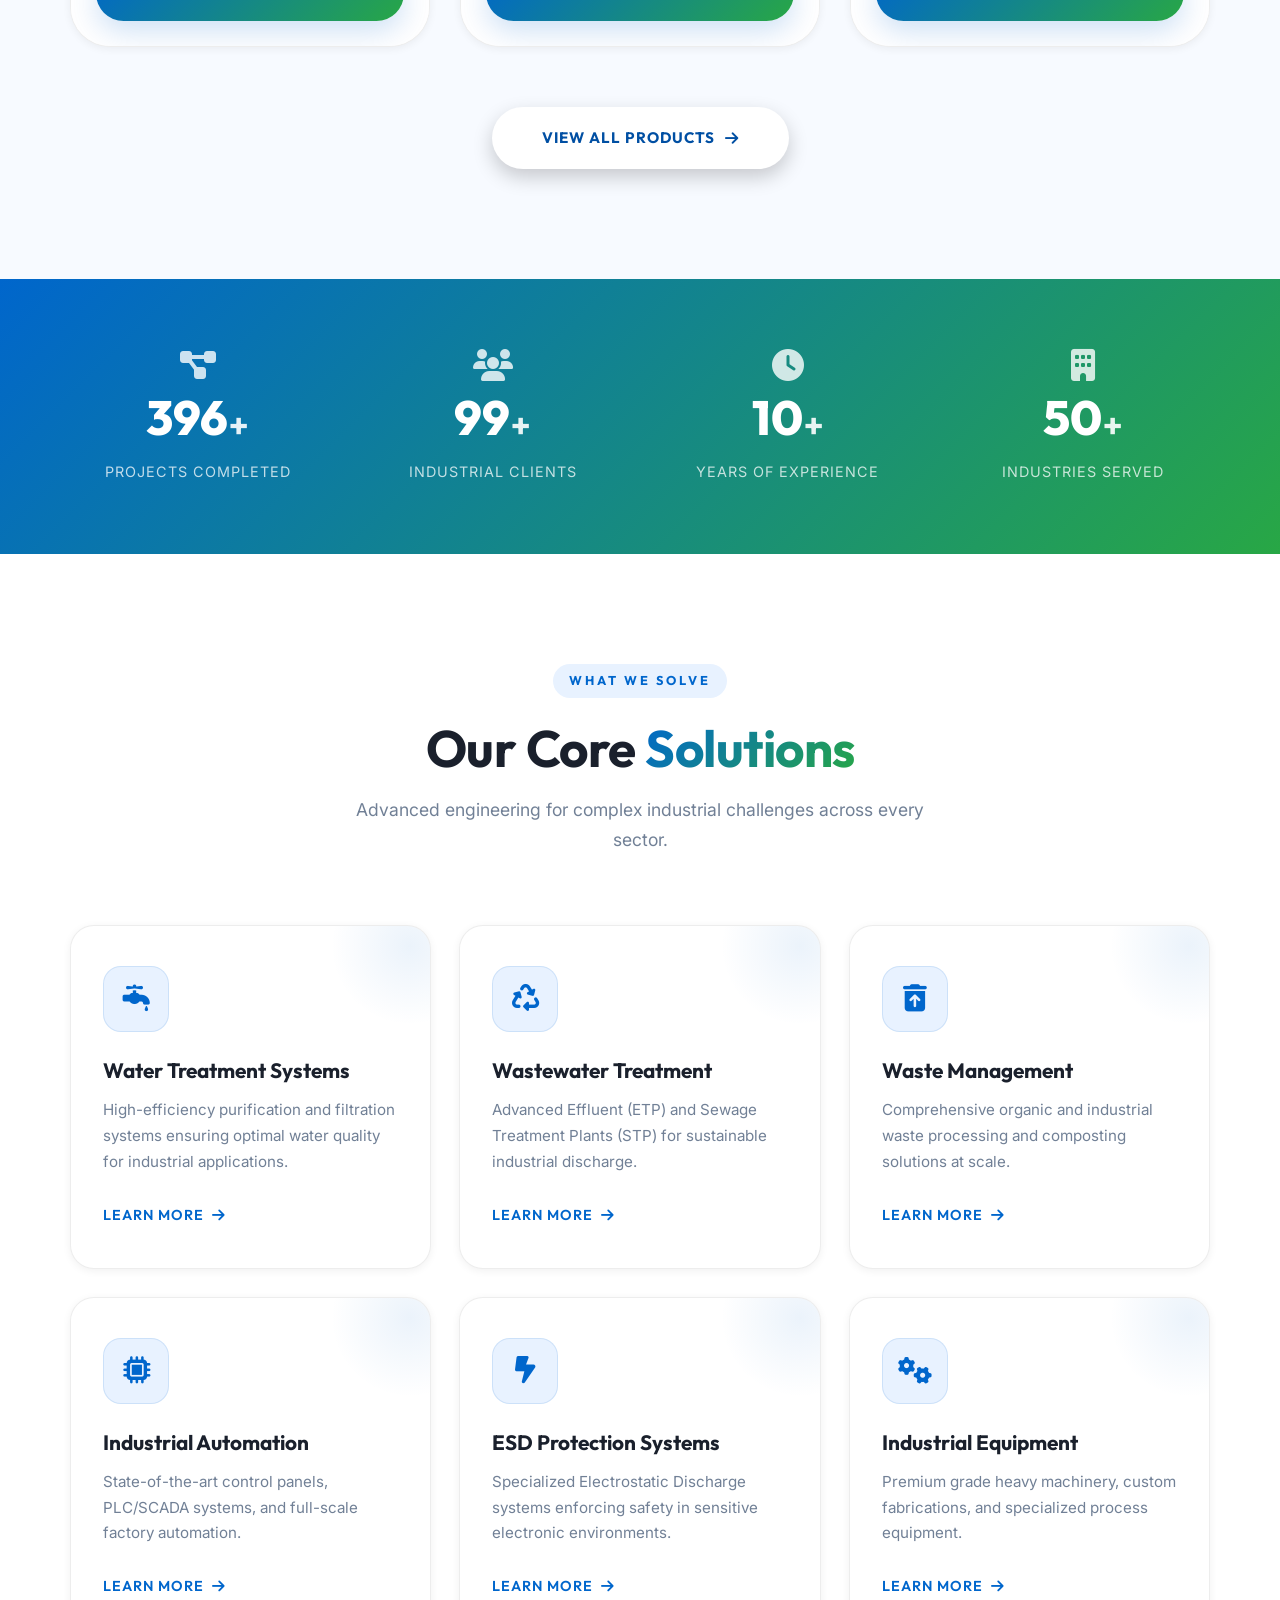
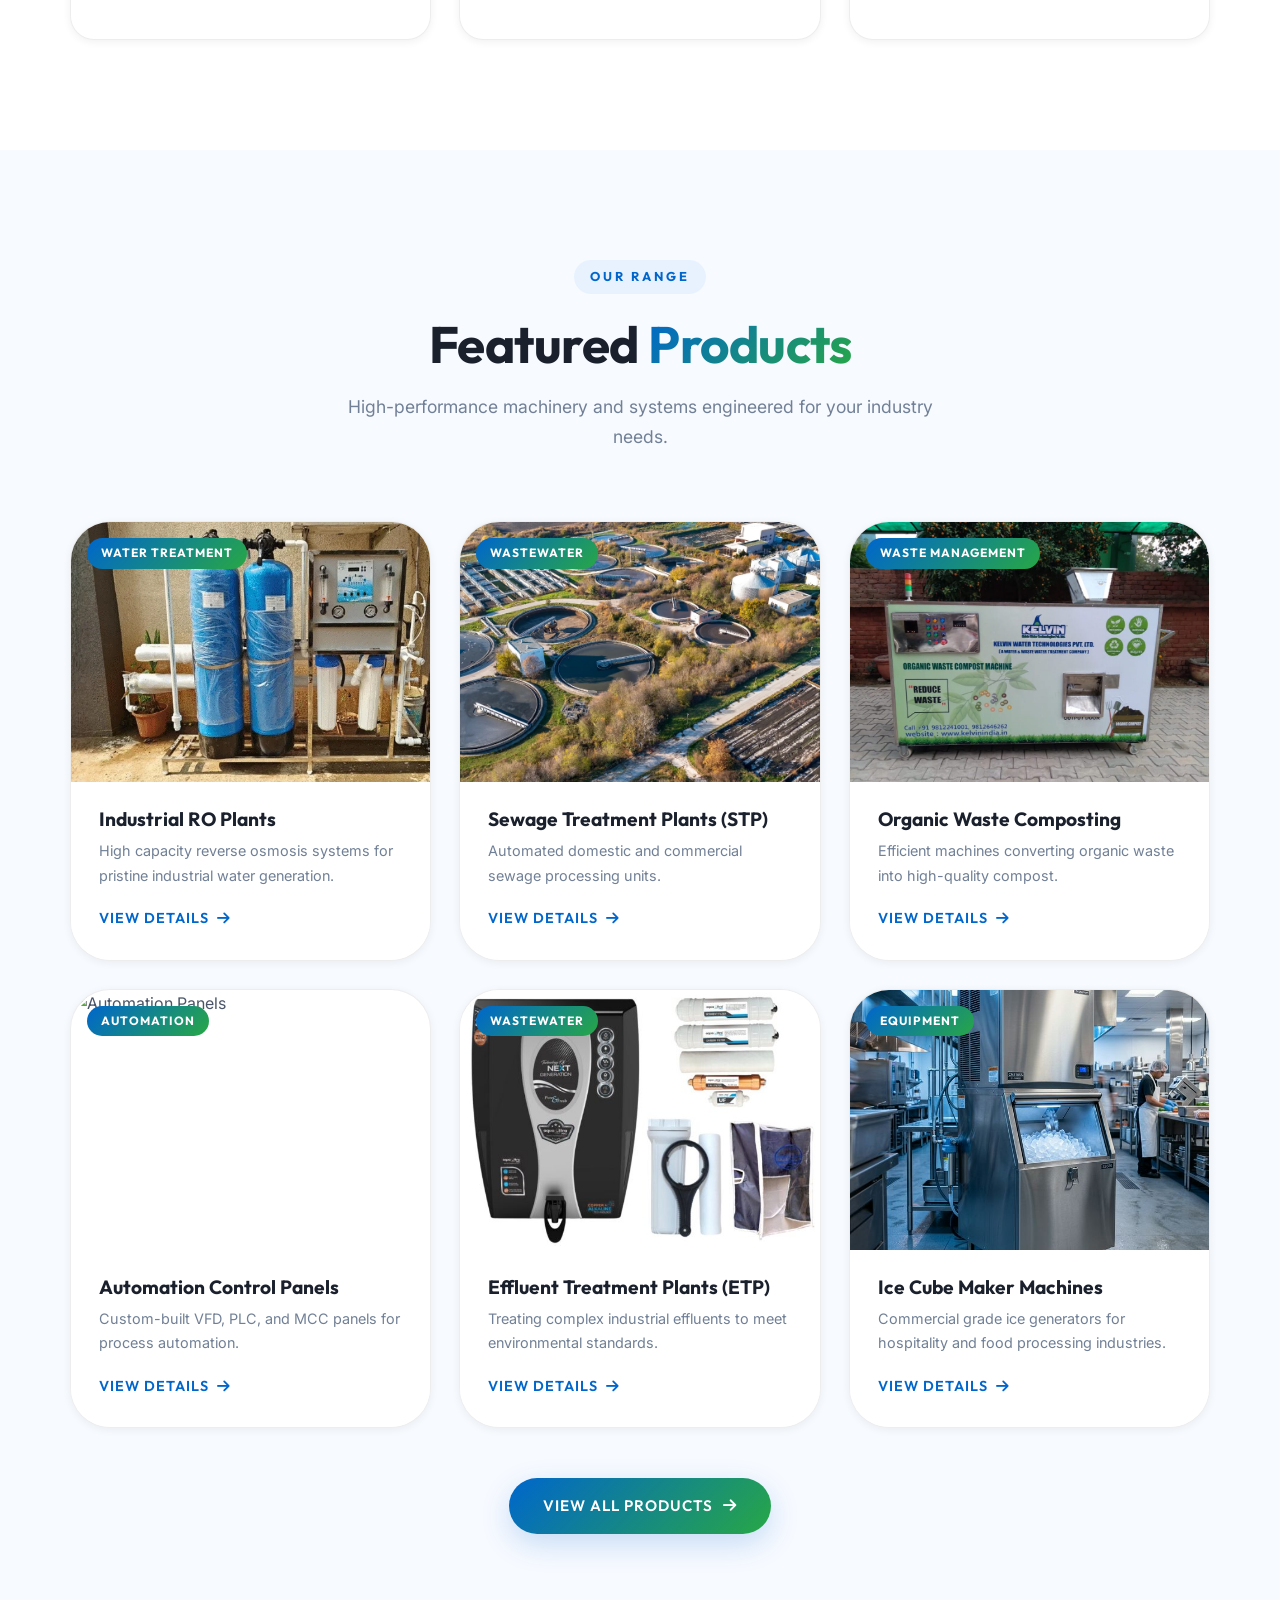
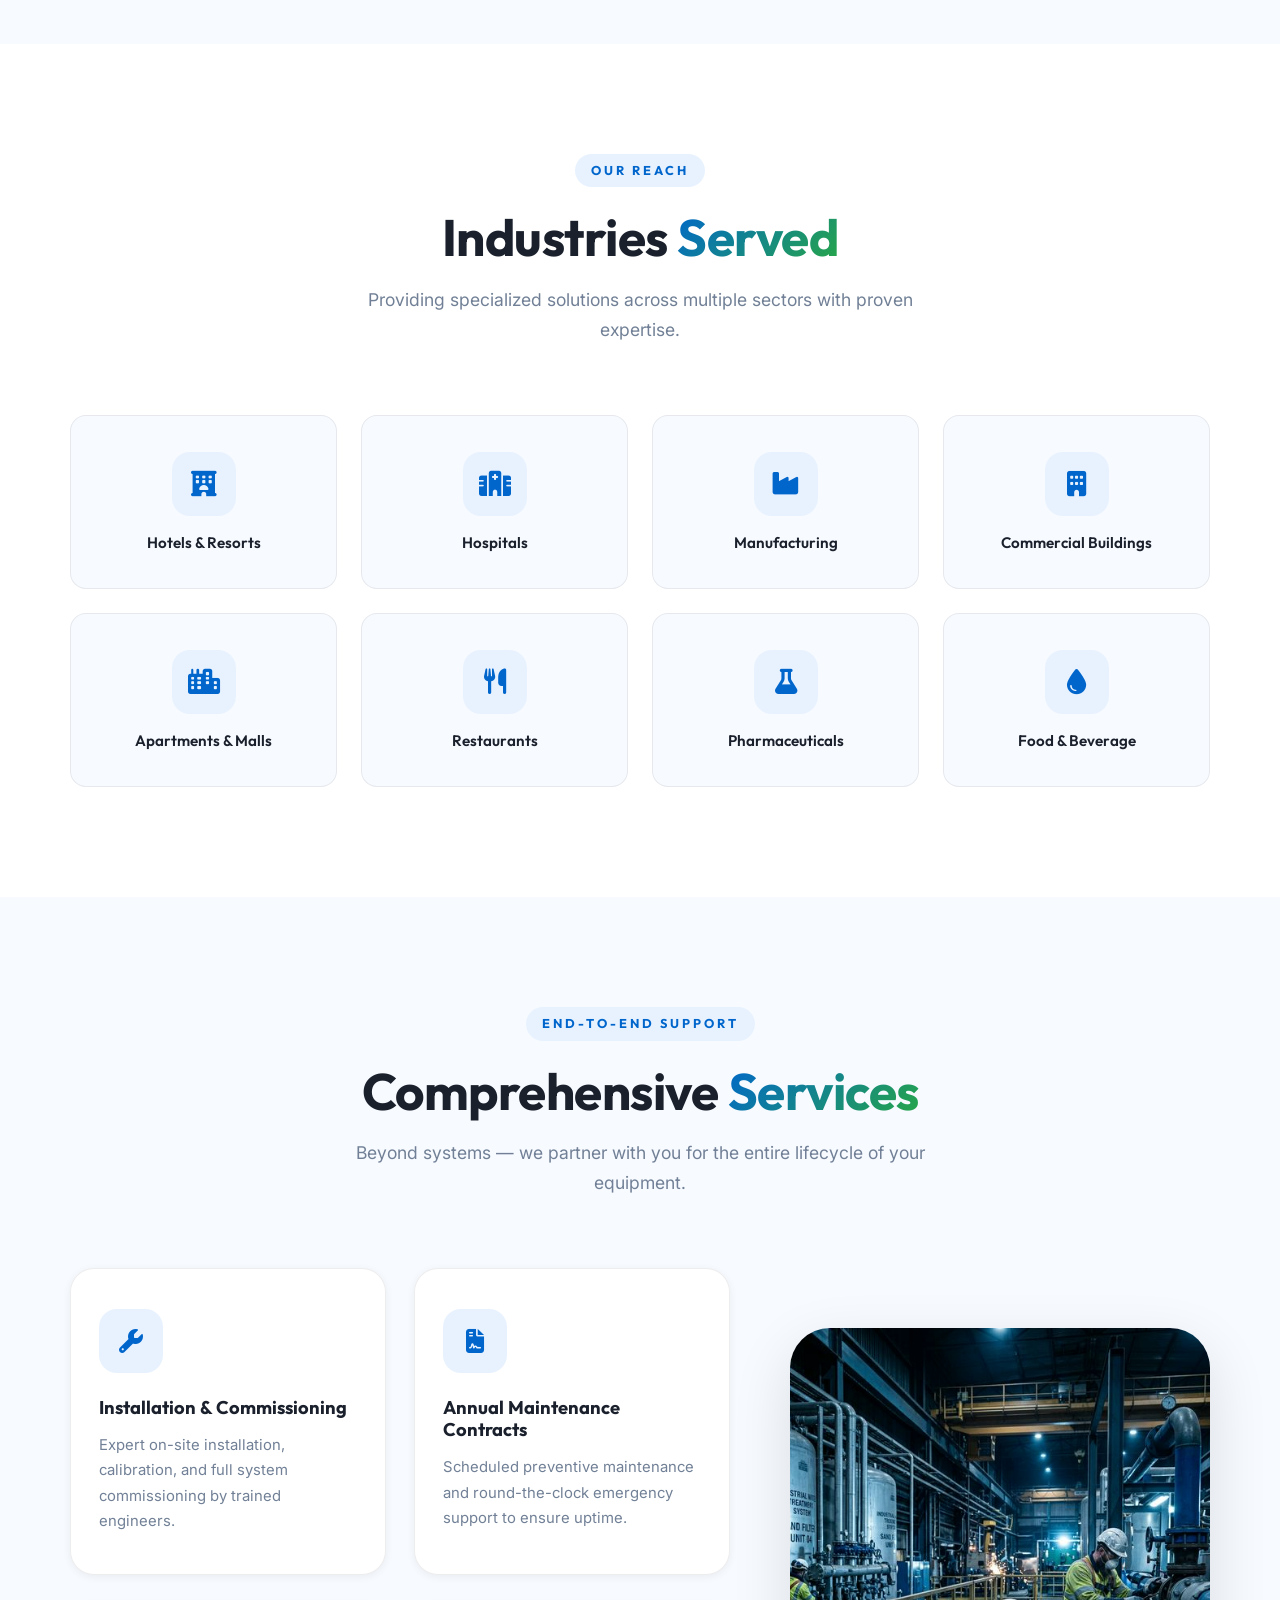
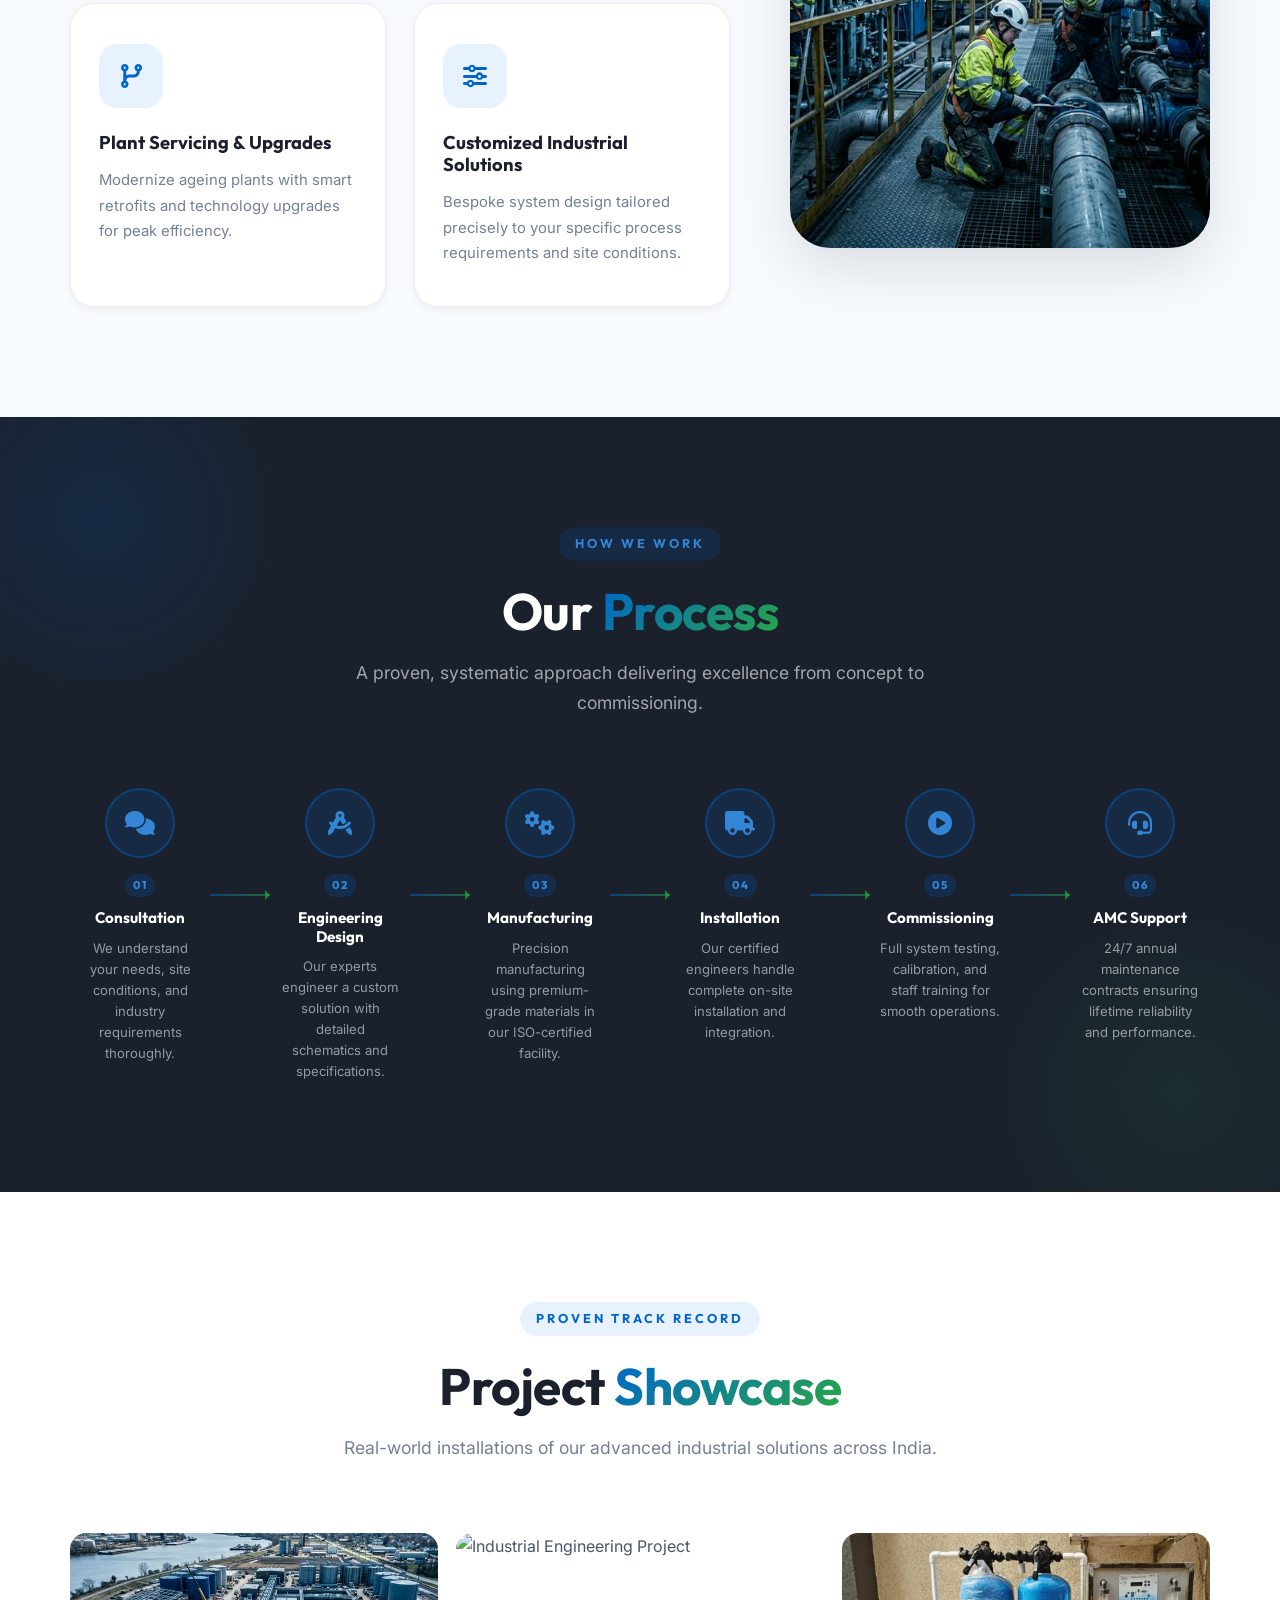
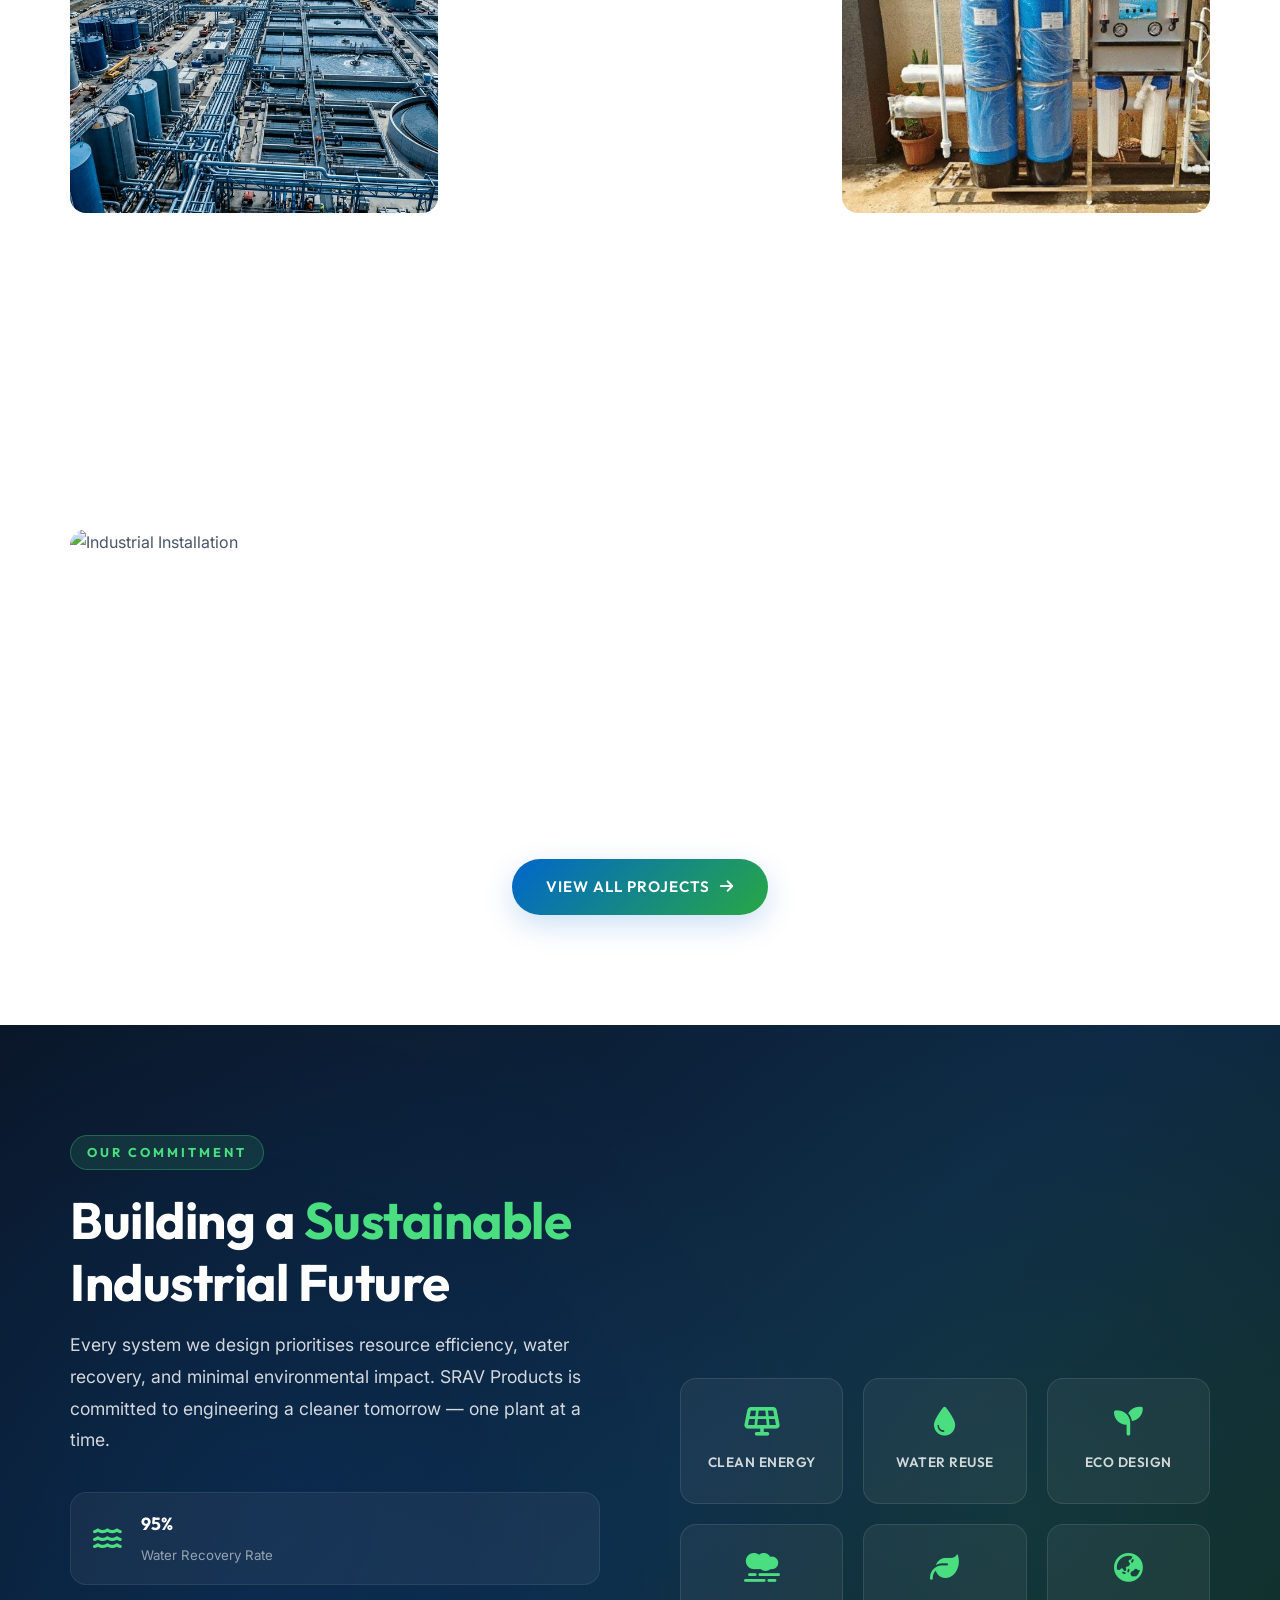
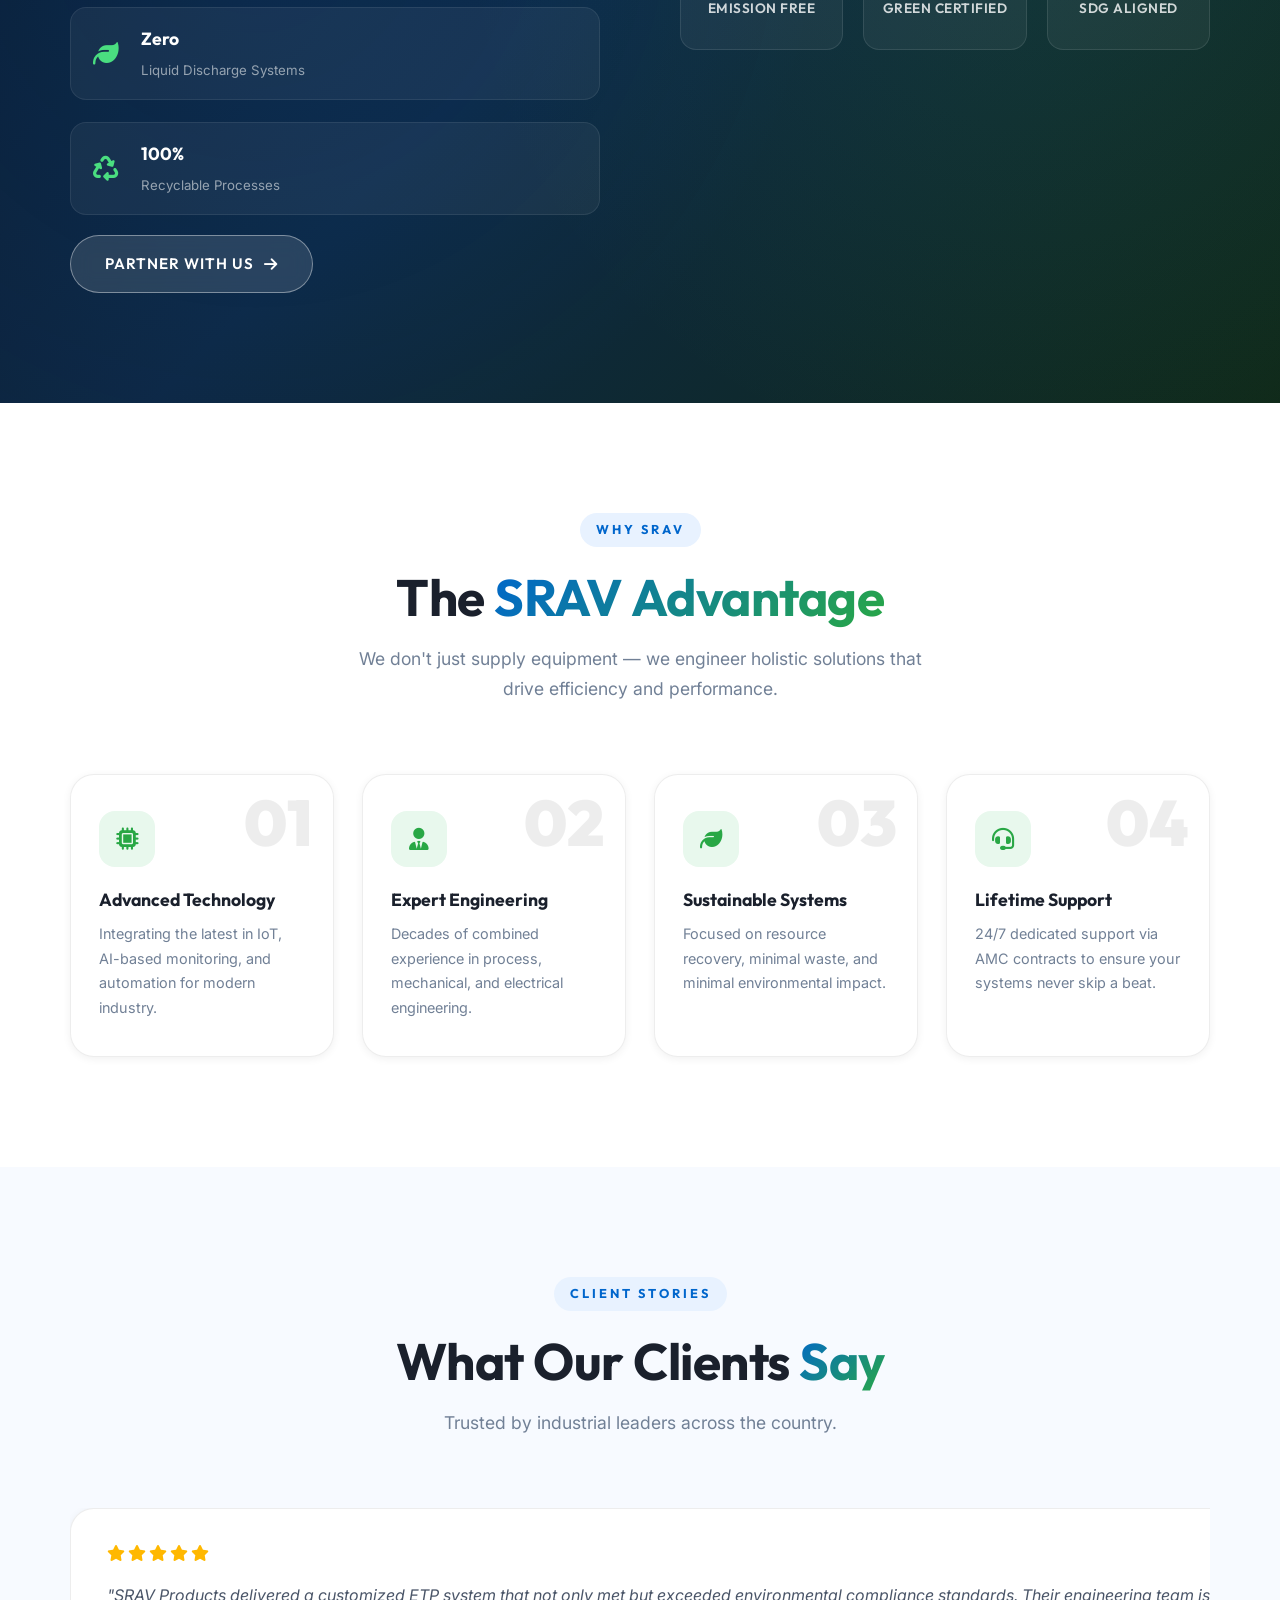
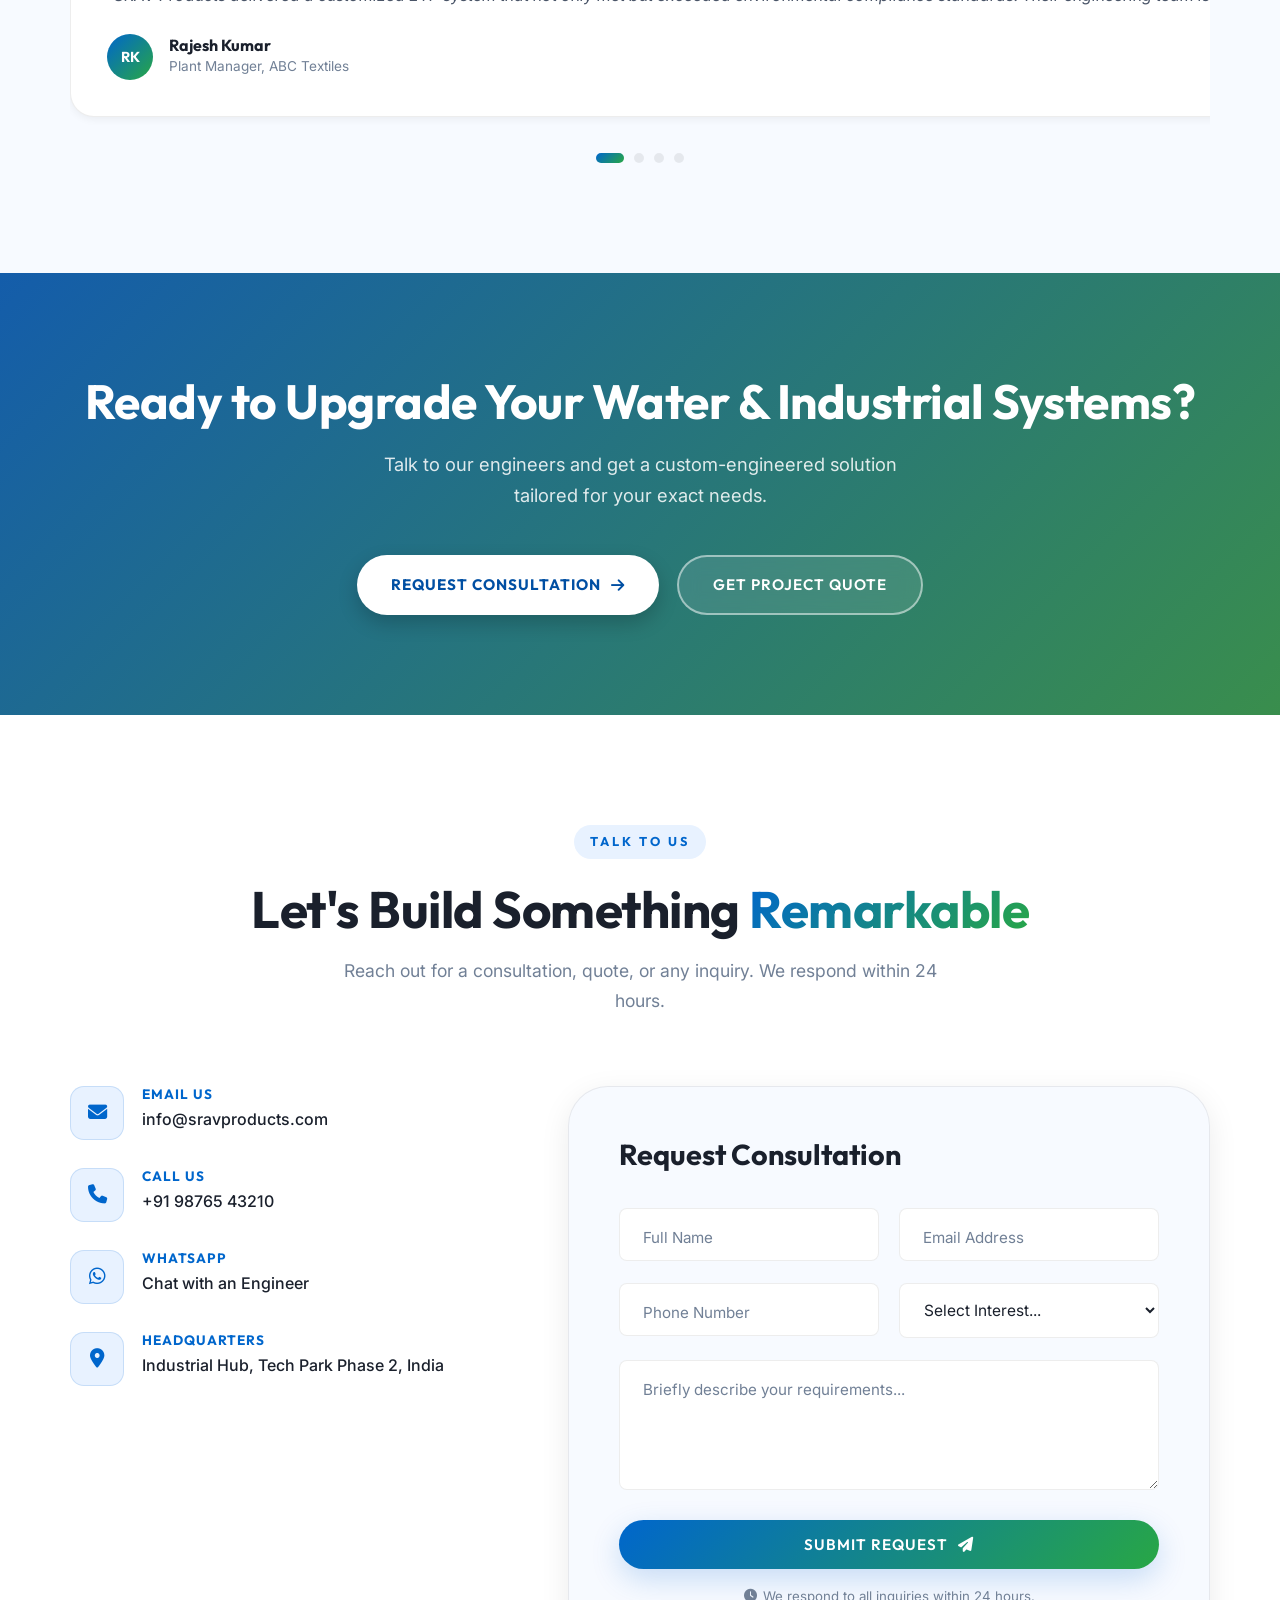
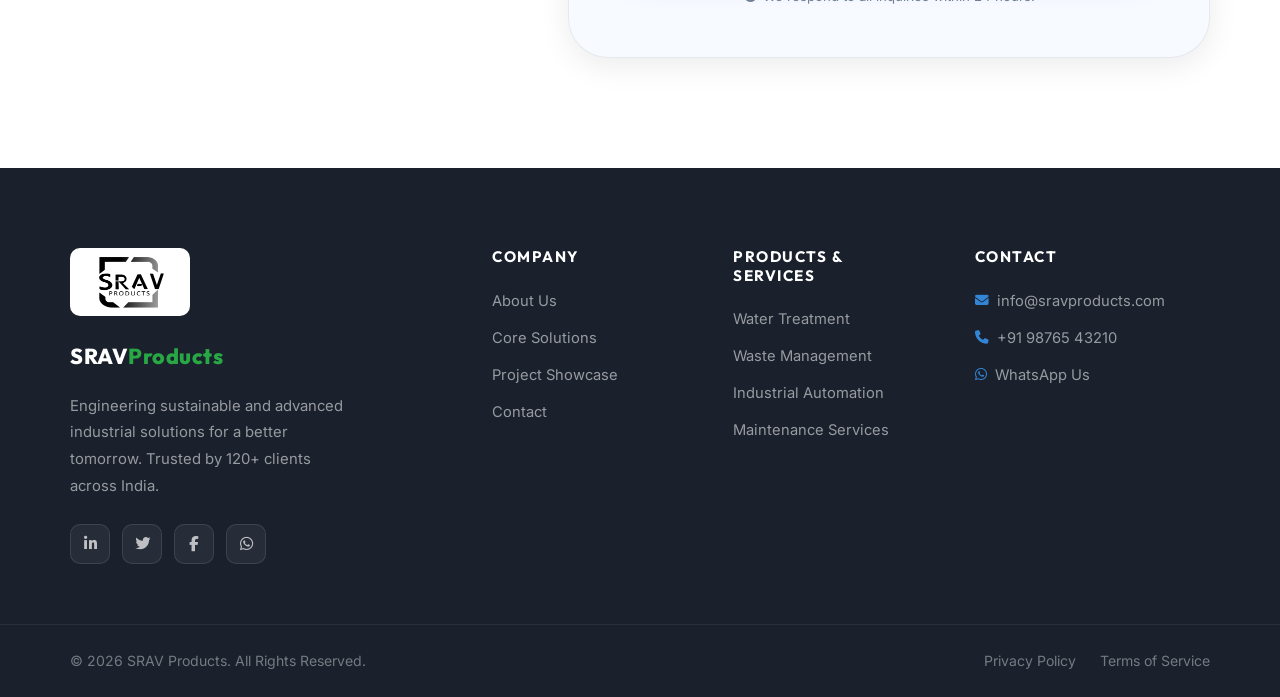
==== commit 5ef6043b: "Final mobile UI polish and homepage Featured Products section" ====
--- a/index.html
+++ b/index.html
@@ -55,22 +55,19 @@
                 <button class="menu-btn" id="menu-btn"><span></span><span></span><span></span></button>
             </div>
         </div>
-    </nav>
-
-    <!-- Mobile Menu -->
+    </nav>    <!-- Mobile Menu -->
     <div class="mobile-menu" id="mobile-menu">
-        <button class="close-menu" id="close-menu" aria-label="Close menu"><i class="fas fa-times"></i></button>
-        <div class="mobile-menu-content">
-            <img src="assets/logo.jpeg" alt="SRAV Products" class="mobile-logo">
-            <a href="#home" class="mobile-link">Home</a>
-            <a href="#about" class="mobile-link">About</a>
-            <a href="#solutions" class="mobile-link">Solutions</a>
-            <a href="#products" class="mobile-link">Products</a>
-            <a href="#industries" class="mobile-link">Industries</a>
-            <a href="#projects" class="mobile-link">Projects</a>
-            <a href="#services" class="mobile-link">Services</a>
-            <a href="#contact" class="mobile-link mobile-cta">Request Consultation</a>
-        </div>
+        <button class="close-menu" id="close-menu"><i class="fas fa-times"></i></button>
+        <div class="mobile-menu-logo">
+            <img src="assets/logo.jpeg" alt="SRAV Products" style="max-width:100%; border-radius:10px;">
+        </div>
+        <a href="index.html" class="mobile-link">Home</a>
+        <a href="#about" class="mobile-link">About</a>
+        <a href="products.html" class="mobile-link">Products</a>
+        <a href="#solutions" class="mobile-link">Solutions</a>
+        <a href="#services" class="mobile-link">Services</a>
+        <a href="#industries" class="mobile-link">Industries</a>
+        <a href="contact.html" class="mobile-cta">Request Consultation</a>
     </div>
 
     <!-- ═══════════════════════════════════════════
@@ -191,6 +188,104 @@
     </section>
 
     <!-- ═══════════════════════════════════════════
+         FEATURED PRODUCTS SECTION
+    ════════════════════════════════════════════ -->
+    <section id="featured-products" class="bg-light">
+        <div class="container">
+            <div class="section-header" data-aos="fade-up">
+                <div class="section-tag">Market Leaders</div>
+                <h2 class="section-title">Our <span class="text-gradient">Featured Products</span></h2>
+                <p class="section-subtitle">Premium industrial solutions and consumer-grade appliances engineered for performance.</p>
+            </div>
+
+            <div class="products-grid" style="display: grid; grid-template-columns: repeat(auto-fit, minmax(300px, 1fr)); gap: 30px;">
+                <!-- Product 1: Industrial RO -->
+                <div class="product-card" data-aos="fade-up">
+                    <div class="product-img">
+                        <img src="assets/Industrial-RO-Plant-Installation-Checklist-1080x400.webp" alt="Industrial RO Plant">
+                        <div class="product-badge-mode mode-industrial">Industrial</div>
+                    </div>
+                    <div class="product-info" style="padding: 25px;">
+                        <h3 style="margin-bottom: 10px;">Industrial RO Plants</h3>
+                        <p style="font-size: 0.9rem; color: var(--muted); margin-bottom: 20px;">High-capacity reverse osmosis systems with PLC integration for industries.</p>
+                        <a href="product-detail.html?id=i1" class="btn btn-primary w-full">Request Quote</a>
+                    </div>
+                </div>
+
+                <!-- Product 2: Domestic RO -->
+                <div class="product-card" data-aos="fade-up" data-aos-delay="100">
+                    <div class="product-img">
+                        <img src="assets/product-ro.png" alt="SRAV Active RO">
+                        <div class="product-badge-mode mode-ecommerce">Domestic</div>
+                    </div>
+                    <div class="product-info" style="padding: 25px;">
+                        <h3 style="margin-bottom: 10px;">SRAV Active RO</h3>
+                        <p style="font-size: 0.9rem; color: var(--muted); margin-bottom: 20px;">Premium counter-top RO with mineral fortification for healthy water.</p>
+                        <a href="product-detail.html?id=w3" class="btn btn-primary w-full">Add to Cart</a>
+                    </div>
+                </div>
+
+                <!-- Product 3: STP -->
+                <div class="product-card" data-aos="fade-up" data-aos-delay="200">
+                    <div class="product-img">
+                        <img src="assets/Role-of-Sewage-Sludge-Treatment-Plant-in-STP.webp" alt="Sewage Treatment Plant">
+                        <div class="product-badge-mode mode-industrial">Wastewater</div>
+                    </div>
+                    <div class="product-info" style="padding: 25px;">
+                        <h3 style="margin-bottom: 10px;">Sewage Treatment Plants</h3>
+                        <p style="font-size: 0.9rem; color: var(--muted); margin-bottom: 20px;">Automated domestic and commercial sewage processing units.</p>
+                        <a href="product-detail.html?id=i2" class="btn btn-primary w-full">Request Quote</a>
+                    </div>
+                </div>
+
+                <!-- Product 4: Softener -->
+                <div class="product-card" data-aos="fade-up">
+                    <div class="product-img">
+                        <img src="assets/product-softener.png" alt="Water Softener">
+                        <div class="product-badge-mode mode-ecommerce">Appliance</div>
+                    </div>
+                    <div class="product-info" style="padding: 25px;">
+                        <h3 style="margin-bottom: 10px;">Water Softeners</h3>
+                        <p style="font-size: 0.9rem; color: var(--muted); margin-bottom: 20px;">Effective scale prevention for bathrooms and kitchens.</p>
+                        <a href="product-detail.html?id=w4" class="btn btn-primary w-full">Add to Cart</a>
+                    </div>
+                </div>
+
+                <!-- Product 5: Ice Machine -->
+                <div class="product-card" data-aos="fade-up" data-aos-delay="100">
+                    <div class="product-img">
+                        <img src="assets/product-ice-machine.png" alt="Ice Maker Machine">
+                        <div class="product-badge-mode mode-ecommerce">Appliance</div>
+                    </div>
+                    <div class="product-info" style="padding: 25px;">
+                        <h3 style="margin-bottom: 10px;">Ice Cube Machines</h3>
+                        <p style="font-size: 0.9rem; color: var(--muted); margin-bottom: 20px;">Commercial grade ice generators for hospitality industries.</p>
+                        <a href="product-detail.html?id=p6" class="btn btn-primary w-full">Add to Cart</a>
+                    </div>
+                </div>
+
+                <!-- Product 6: Automation Panel -->
+                <div class="product-card" data-aos="fade-up" data-aos-delay="200">
+                    <div class="product-img">
+                        <img src="assets/product-automation-panel-new.png" alt="Control Panel">
+                        <div class="product-badge-mode mode-industrial">Automation</div>
+                    </div>
+                    <div class="product-info" style="padding: 25px;">
+                        <h3 style="margin-bottom: 10px;">Automation Panels</h3>
+                        <p style="font-size: 0.9rem; color: var(--muted); margin-bottom: 20px;">Custom-built VFD, PLC, and MCC panels for process control.</p>
+                        <a href="product-detail.html?id=i5" class="btn btn-primary w-full">Request Quote</a>
+                    </div>
+                </div>
+            </div>
+
+            <div class="text-center" style="margin-top: 60px;">
+                <a href="products.html" class="btn btn-white-solid" style="padding: 18px 50px;">View All Products <i class="fas fa-arrow-right"></i></a>
+            </div>
+        </div>
+    </section>
+
+
+    <!-- ═══════════════════════════════════════════
          STATS BAR
     ════════════════════════════════════════════ -->
     <section class="stats-section bg-primary-gradient">
--- a/css/style.css
+++ b/css/style.css
@@ -395,43 +395,47 @@
 
 .navbar.scrolled .menu-btn span { background: var(--heading); }
 
-/* Mobile Menu */
+/* Mobile Menu Refinement */
 .mobile-menu {
     position: fixed;
     top: 0;
     right: 0;
     width: 100%;
     height: 100vh;
-    background: rgba(10, 22, 40, 0.98);
-    backdrop-filter: blur(20px);
-    -webkit-backdrop-filter: blur(20px);
+    background: #0a1628; /* Solid dark for visibility */
     z-index: 2000;
     display: flex;
     flex-direction: column;
     align-items: center;
-    justify-content: center;
-    gap: 25px;
-    padding: 40px;
+    padding: 100px 30px 40px;
+    overflow-y: auto;
     opacity: 0;
     pointer-events: none;
-    transform: translateY(-20px);
-    transition: all 0.5s cubic-bezier(0.77, 0, 0.175, 1);
+    transform: translateX(100%);
+    transition: transform 0.4s cubic-bezier(0.7, 0, 0.3, 1), opacity 0.3s ease;
 }
 
 .mobile-menu.active {
     opacity: 1;
     pointer-events: all;
-    transform: translateY(0);
+    transform: translateX(0);
+}
+
+.mobile-menu-logo {
+    width: 200px;
+    margin-bottom: 40px;
 }
 
 .mobile-link {
     font-family: var(--font-head);
-    font-size: 2rem;
-    font-weight: 800;
-    color: var(--white);
-    transition: var(--ease);
-    opacity: 0;
-    transform: translateY(30px);
+    font-size: 1.6rem;
+    font-weight: 700;
+    color: var(--white);
+    padding: 12px 0;
+    width: 100%;
+    text-align: center;
+    border-bottom: 1px solid rgba(255,255,255,0.05);
+    transition: var(--ease);
 }
 
 .mobile-menu.active .mobile-link {
@@ -455,13 +459,14 @@
 .mobile-cta {
     background: var(--grad-main);
     color: var(--white) !important;
-    padding: 16px 44px;
-    border-radius: var(--radius-xl);
-    font-size: 1.1rem;
+    padding: 18px 0;
+    width: 100%;
+    border-radius: var(--radius-md);
+    font-size: 1rem;
     font-weight: 700;
-    margin-top: 20px;
-    opacity: 0;
-    transform: translateY(30px);
+    margin-top: 30px;
+    text-align: center;
+    display: block;
 }
 
 .mobile-menu.active .mobile-cta {
@@ -2184,9 +2189,9 @@
     
     .container { padding: 0 20px; }
     
-    .section-title { font-size: 1.85rem; line-height: 1.25; margin-bottom: 12px; }
-    .section-header { margin-bottom: 35px; }
-    .section-subtitle { font-size: 0.95rem; line-height: 1.6; }
+    .section-title { font-size: 1.7rem; line-height: 1.2; margin-bottom: 12px; }
+    .section-header { margin-bottom: 30px; }
+    .section-subtitle { font-size: 0.9rem; line-height: 1.5; color: var(--muted); }
     
     /* Hero Mobile Refinement */
     .hero { 
@@ -2240,8 +2245,8 @@
         border-radius: var(--radius-sm); 
     }
     
-    .hstat-num { font-size: 1.6rem; }
-    .hstat-label { font-size: 0.7rem; }
+    .hstat-num { font-size: 1.4rem; }
+    .hstat-label { font-size: 0.65rem; }
 
     /* Single Column Layouts */
     .solutions-grid,
--- a/css/ecommerce.css
+++ b/css/ecommerce.css
@@ -175,8 +175,17 @@
     overflow: hidden;
 }
 
-.product-img-wrap img { width: 100%; height: 100%; object-fit: contain; padding: 20px; transition: transform 0.5s ease; }
-.product-card:hover .product-img-wrap img { transform: scale(1.05); }
+.product-img-wrap img { 
+    width: 100%; 
+    height: 100%; 
+    object-fit: contain; 
+    padding: 24px; 
+    transition: transform 0.6s cubic-bezier(0.2, 1, 0.2, 1); 
+}
+
+.product-card:hover .product-img-wrap img { 
+    transform: scale(1.1); 
+}
 
 .product-badge-mode {
     position: absolute;
@@ -326,9 +335,40 @@
     .cart-panel { top: auto; bottom: calc(-1 * 100vh); height: 90vh; border-radius: 30px 30px 0 0; }
     .cart-panel.active { bottom: 0; }
     
-    .product-filters { justify-content: flex-start; overflow-x: auto; padding-bottom: 10px; white-space: nowrap; flex-wrap: nowrap; }
-    .product-pricing { flex-direction: column; gap: 15px; align-items: flex-start; }
-    .btn-add-cart, .btn-quote { width: 100%; justify-content: center; }
+    .product-filters { 
+        justify-content: flex-start; 
+        overflow-x: auto; 
+        padding-bottom: 15px; 
+        white-space: nowrap; 
+        flex-wrap: nowrap; 
+        margin-bottom: 25px;
+        -webkit-overflow-scrolling: touch;
+    }
+    
+    .product-pricing { 
+        flex-direction: column; 
+        gap: 12px; 
+        align-items: center; 
+        text-align: center;
+        padding-top: 20px;
+    }
+    
+    .btn-add-cart, .btn-quote { 
+        width: 100%; 
+        justify-content: center; 
+        padding: 16px;
+    }
+
+    .shop-controls {
+        gap: 15px;
+        margin-bottom: 30px;
+    }
+
+    .filter-row {
+        flex-direction: column;
+        align-items: stretch;
+        gap: 15px;
+    }
 }
 
 /* Advanced Filters */
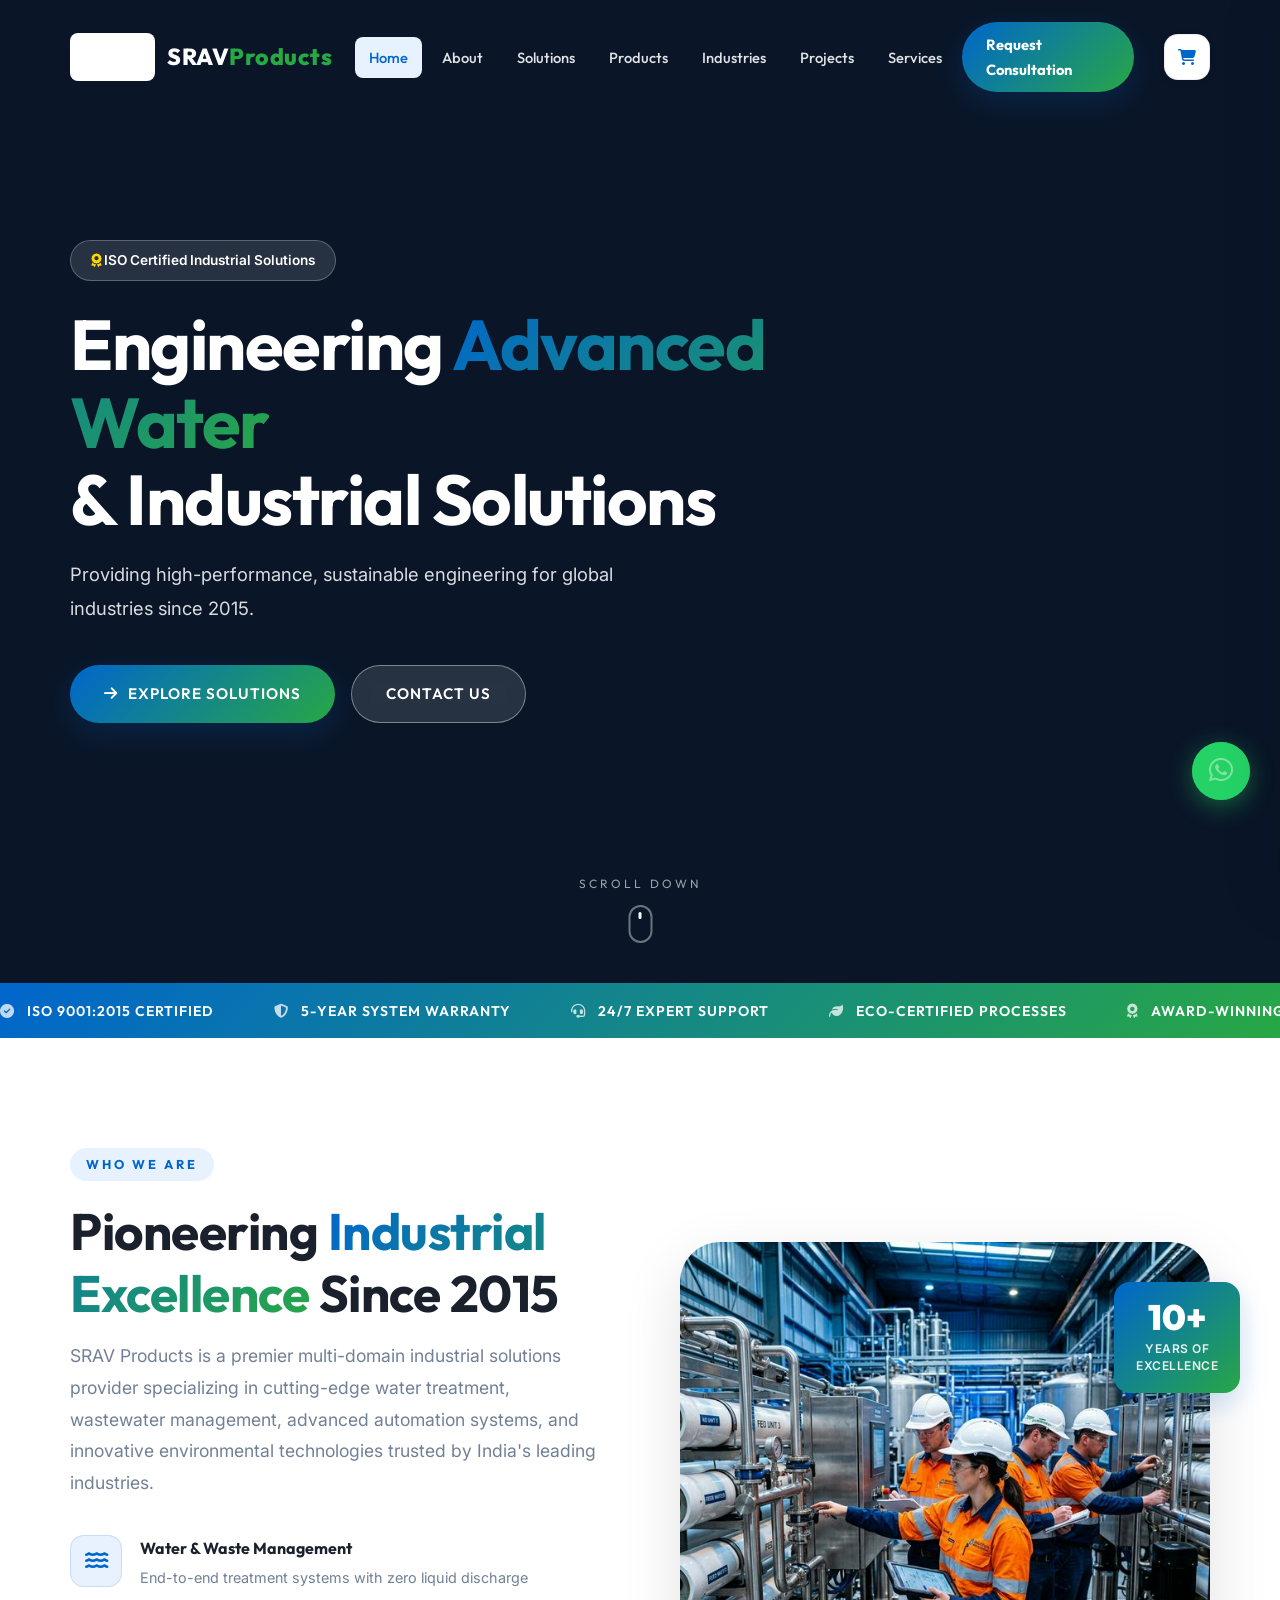
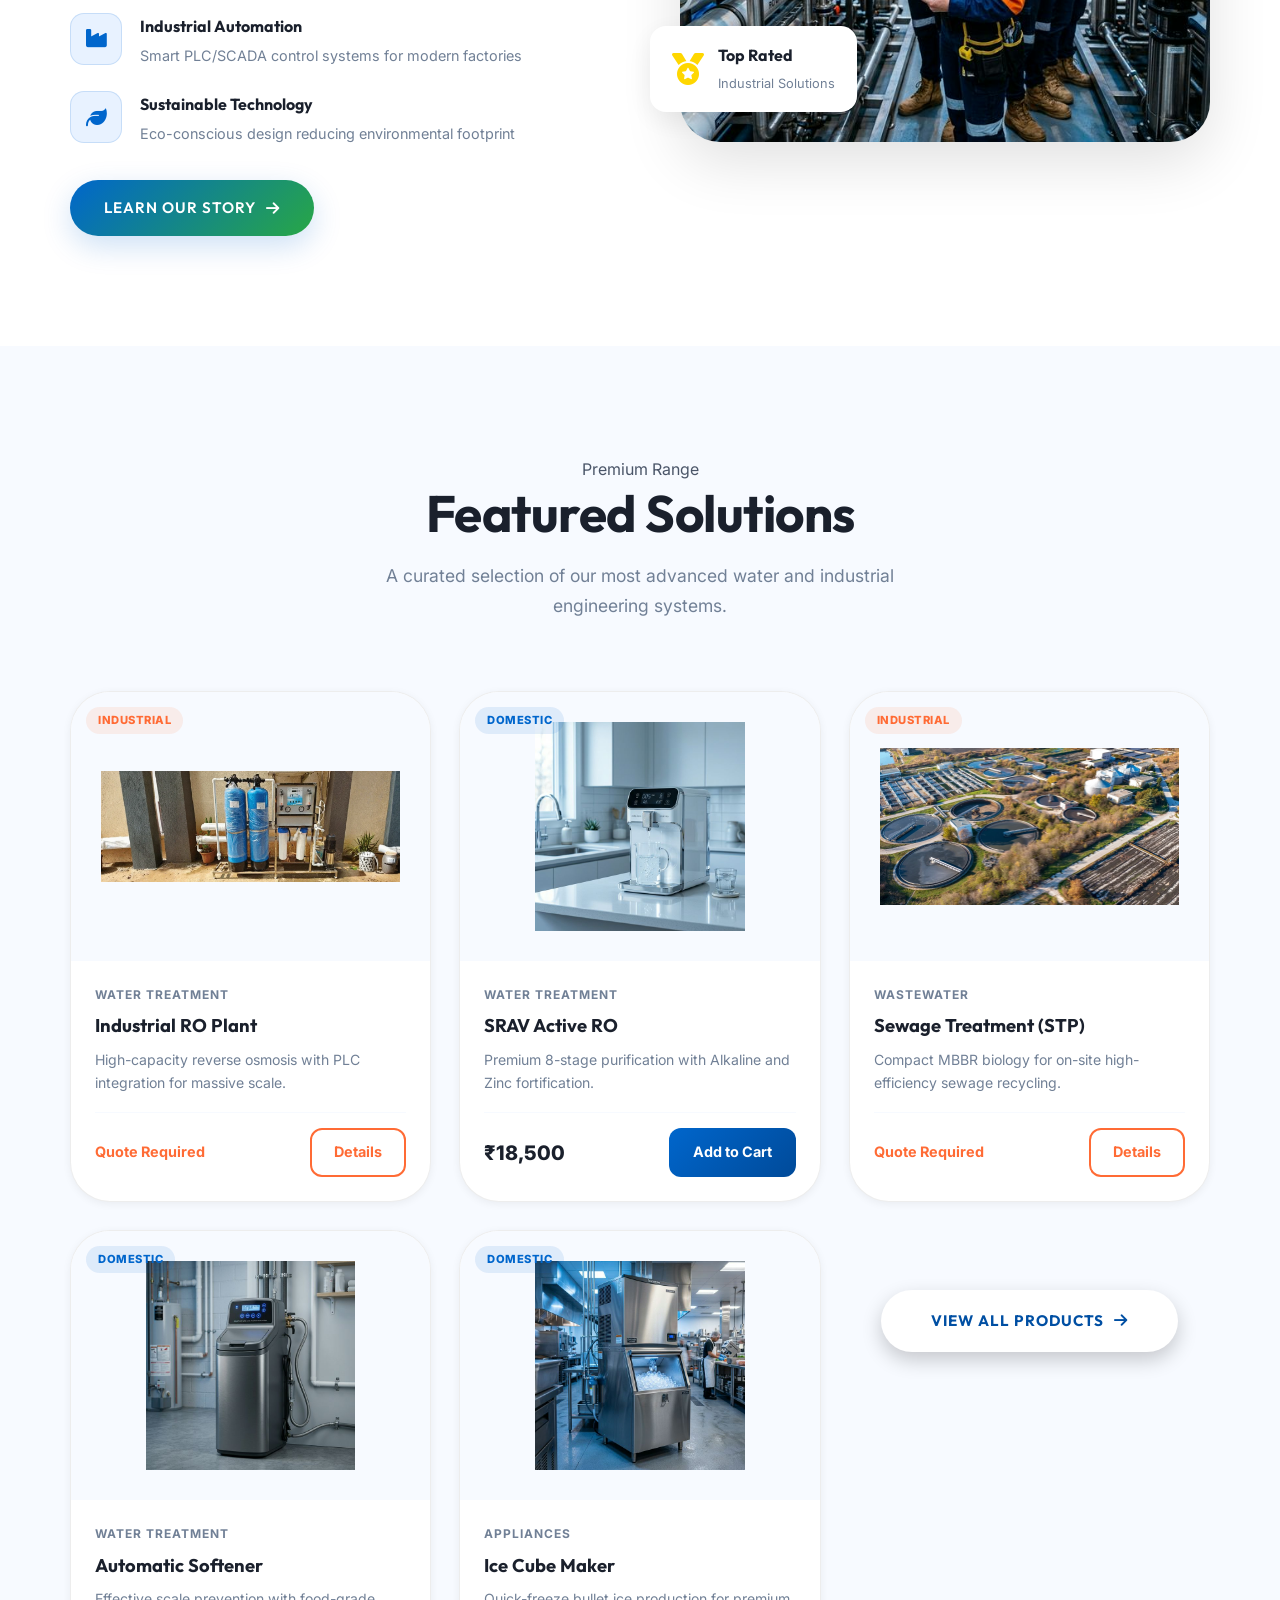
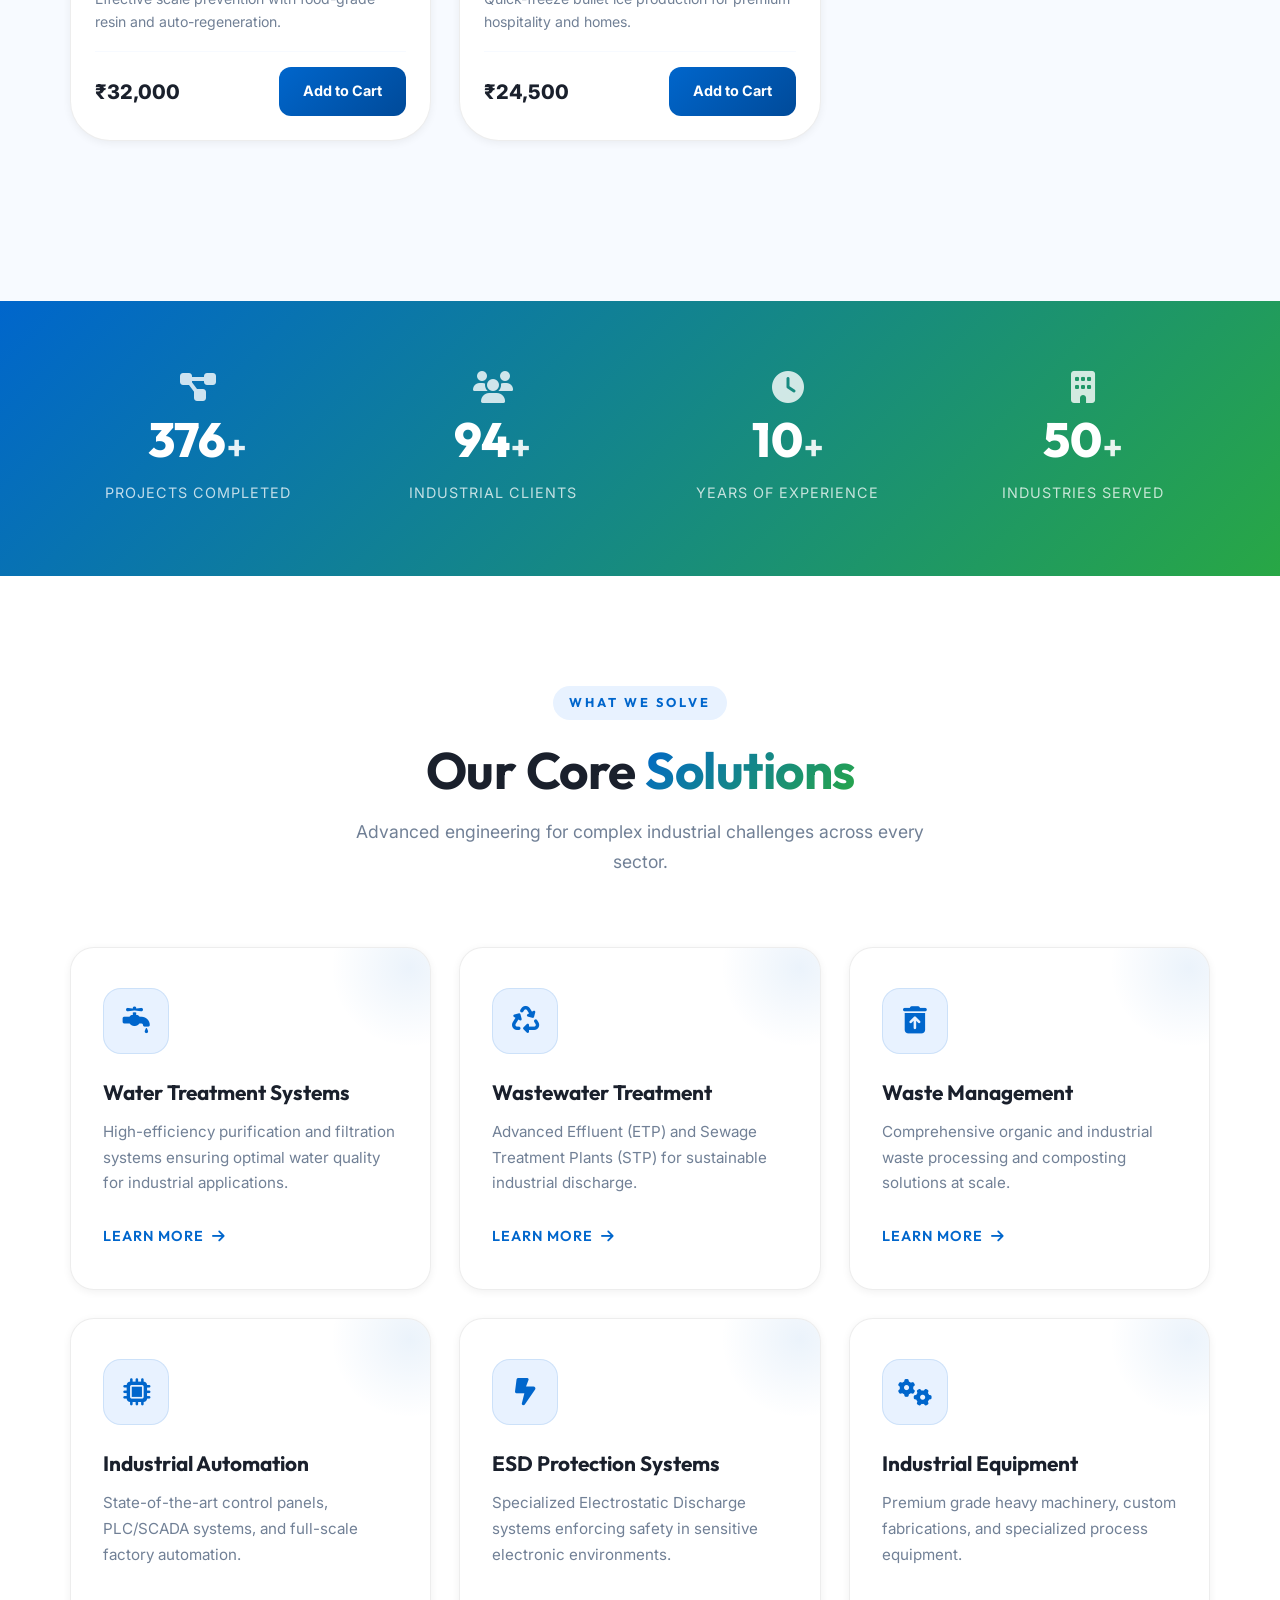
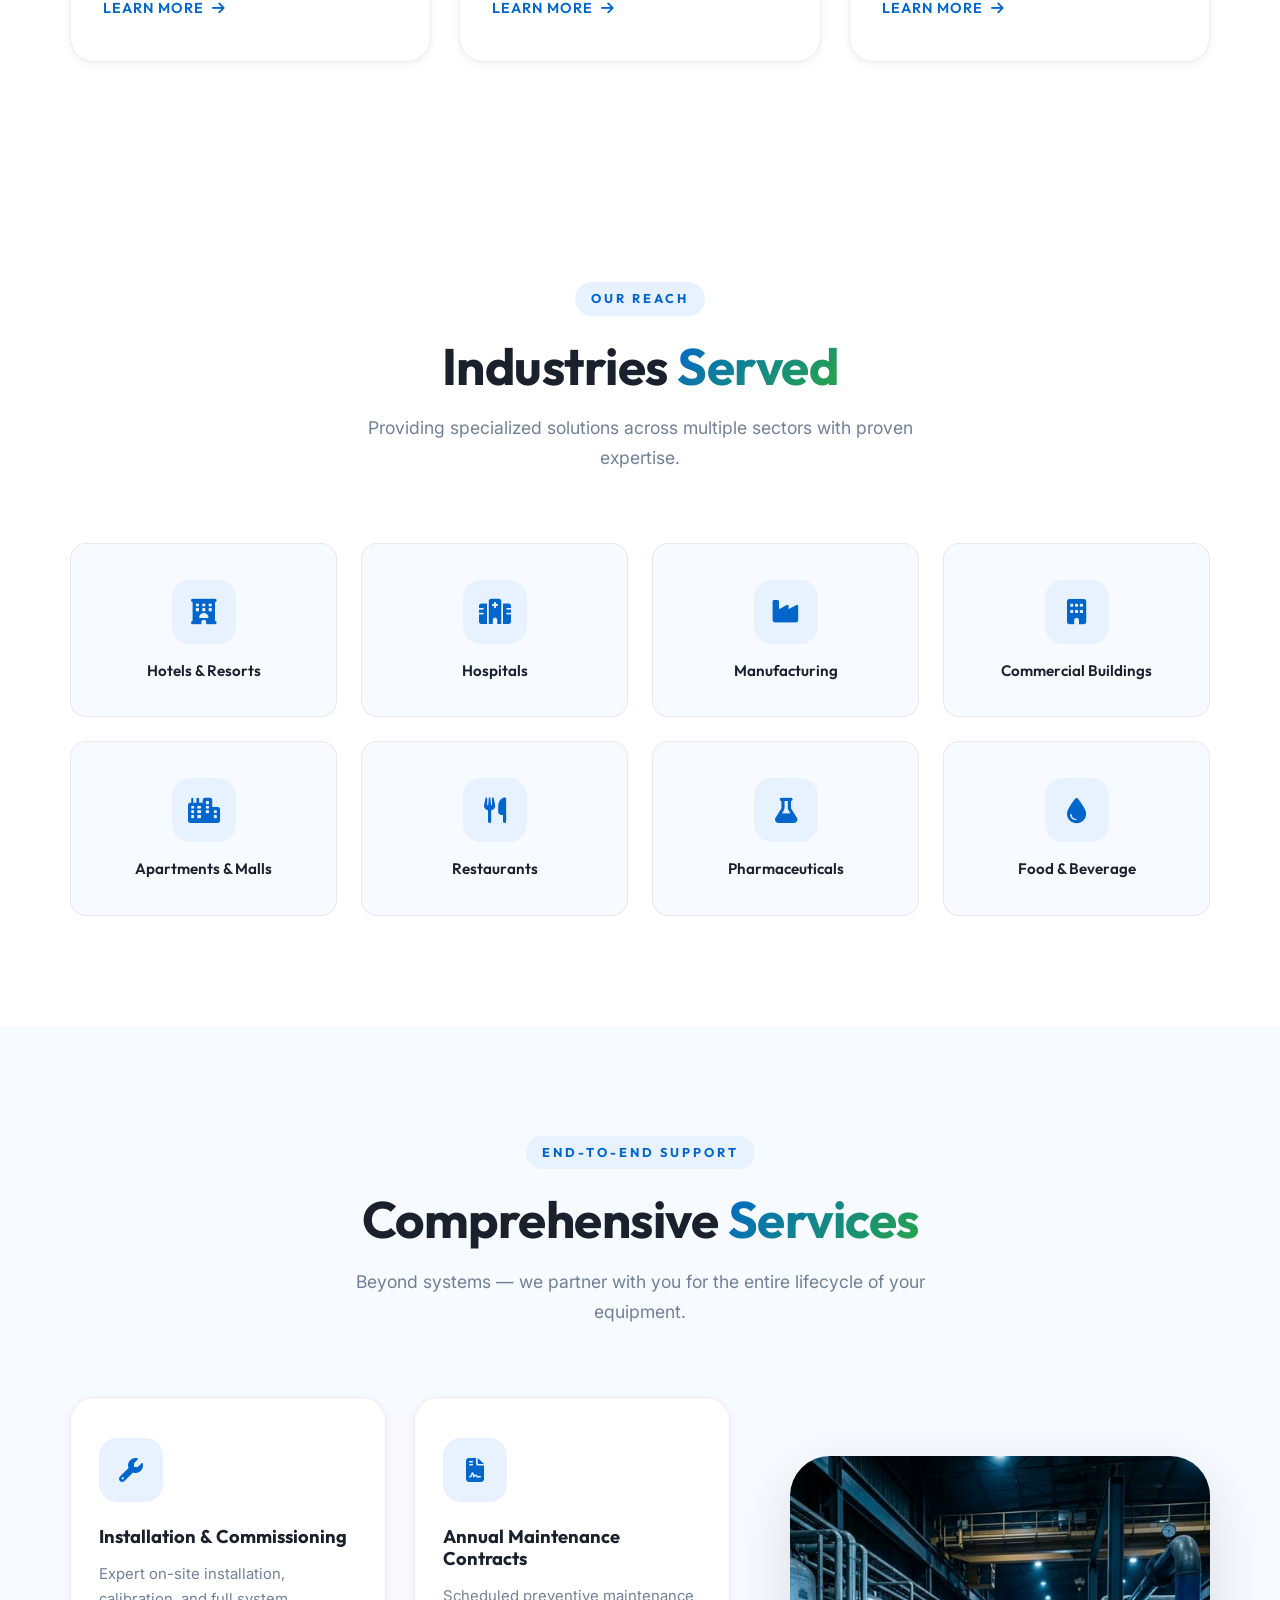
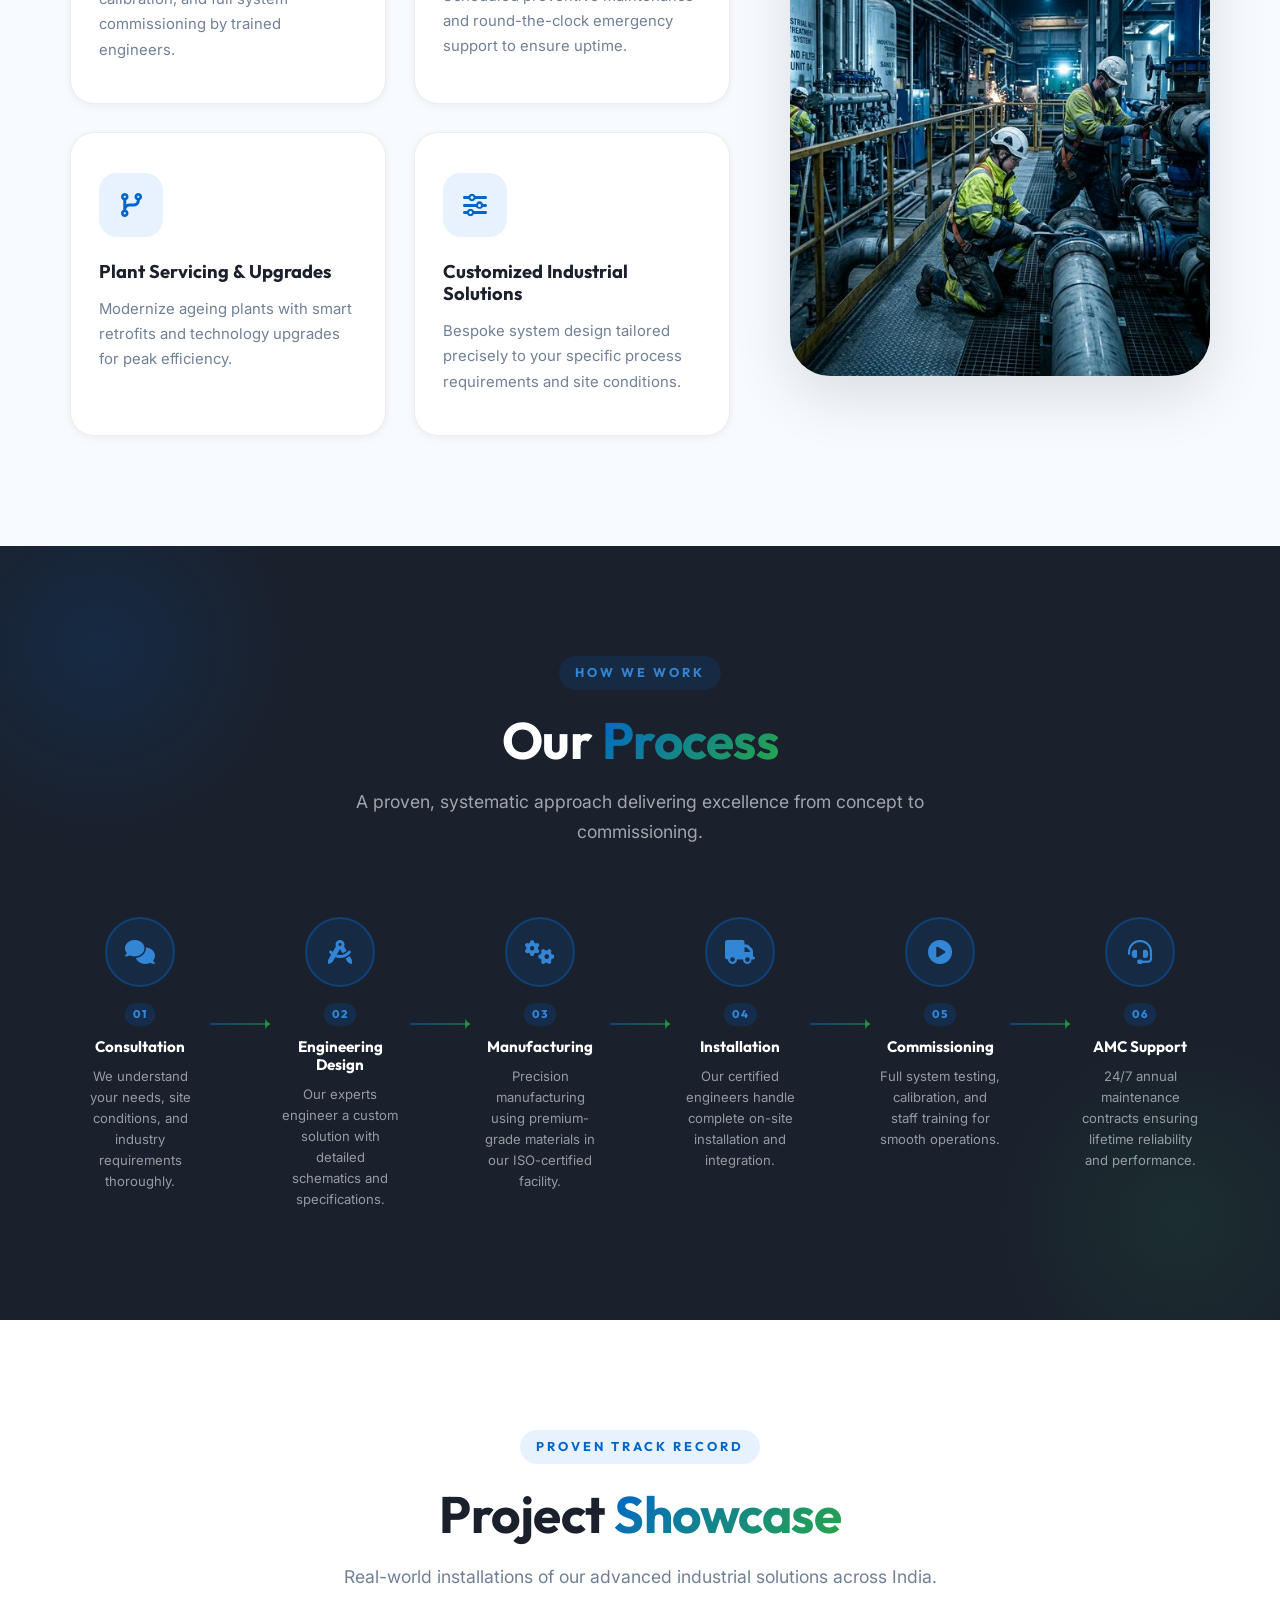
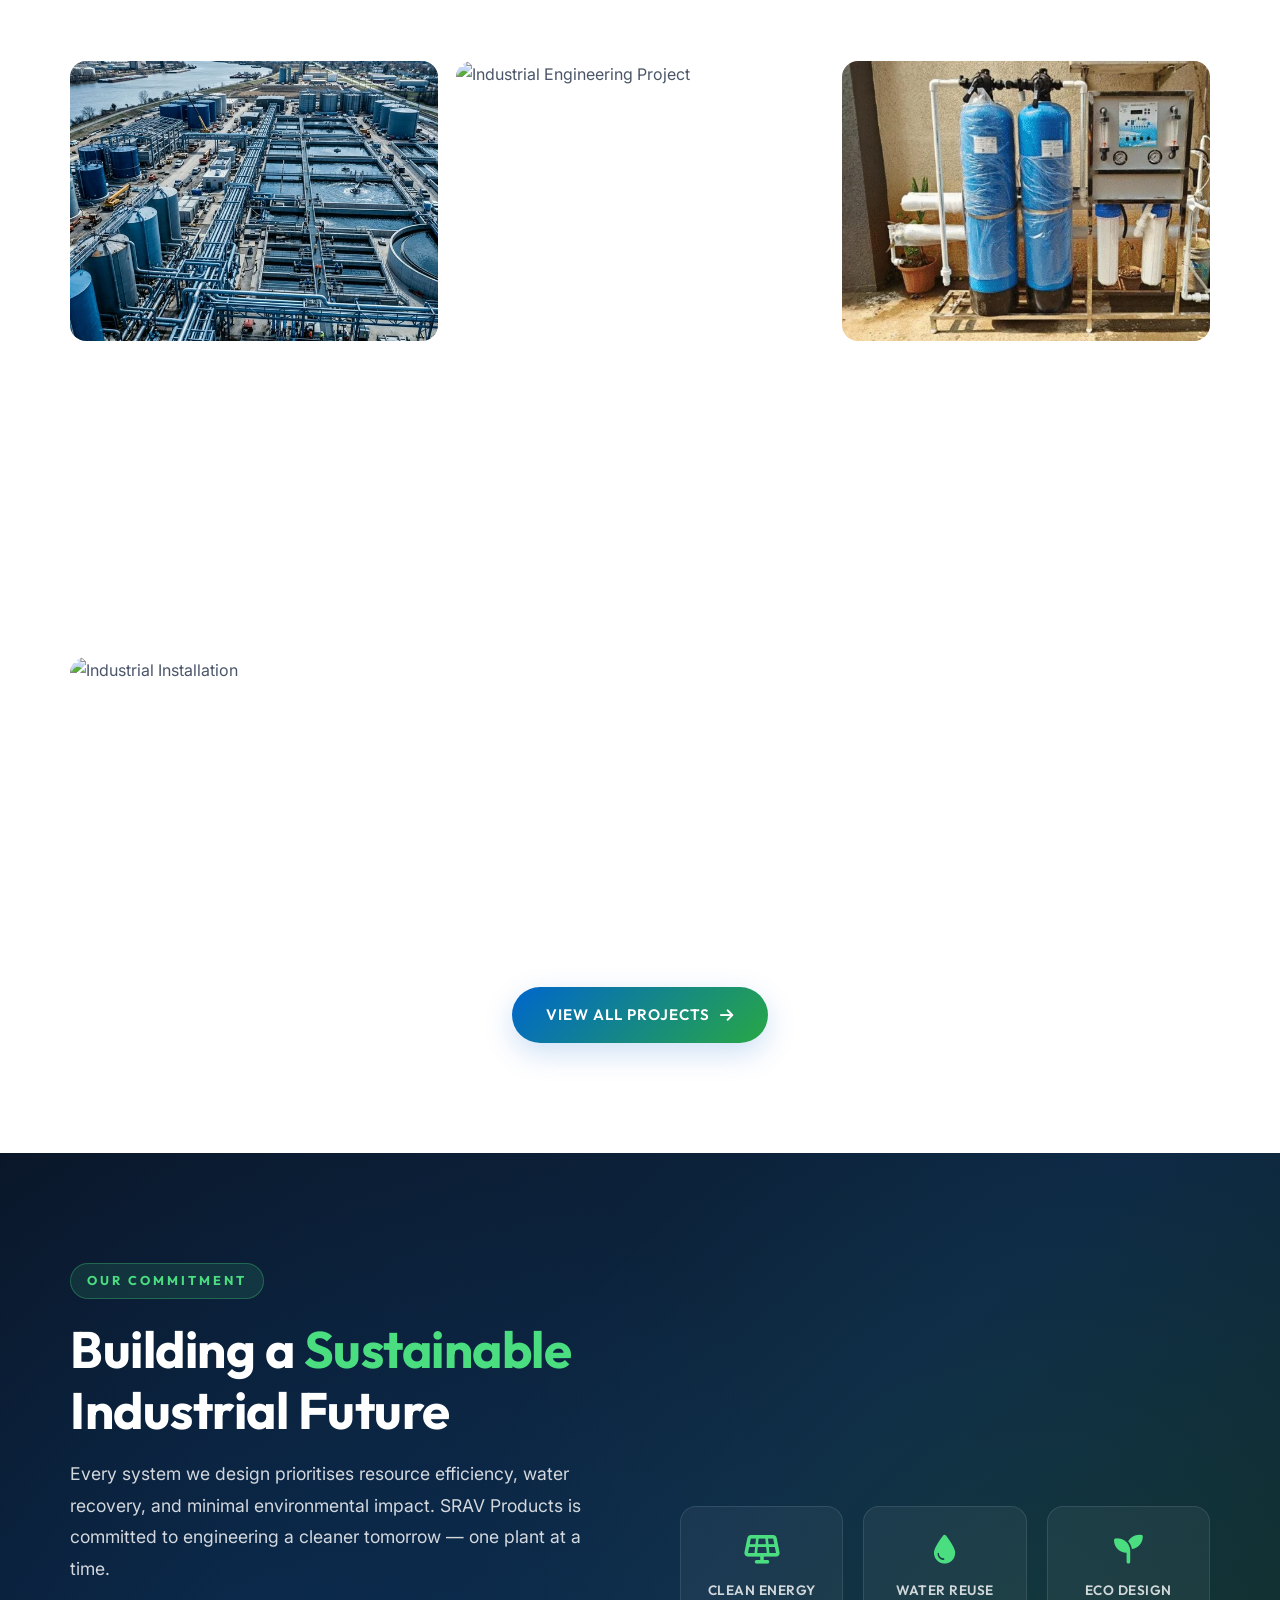
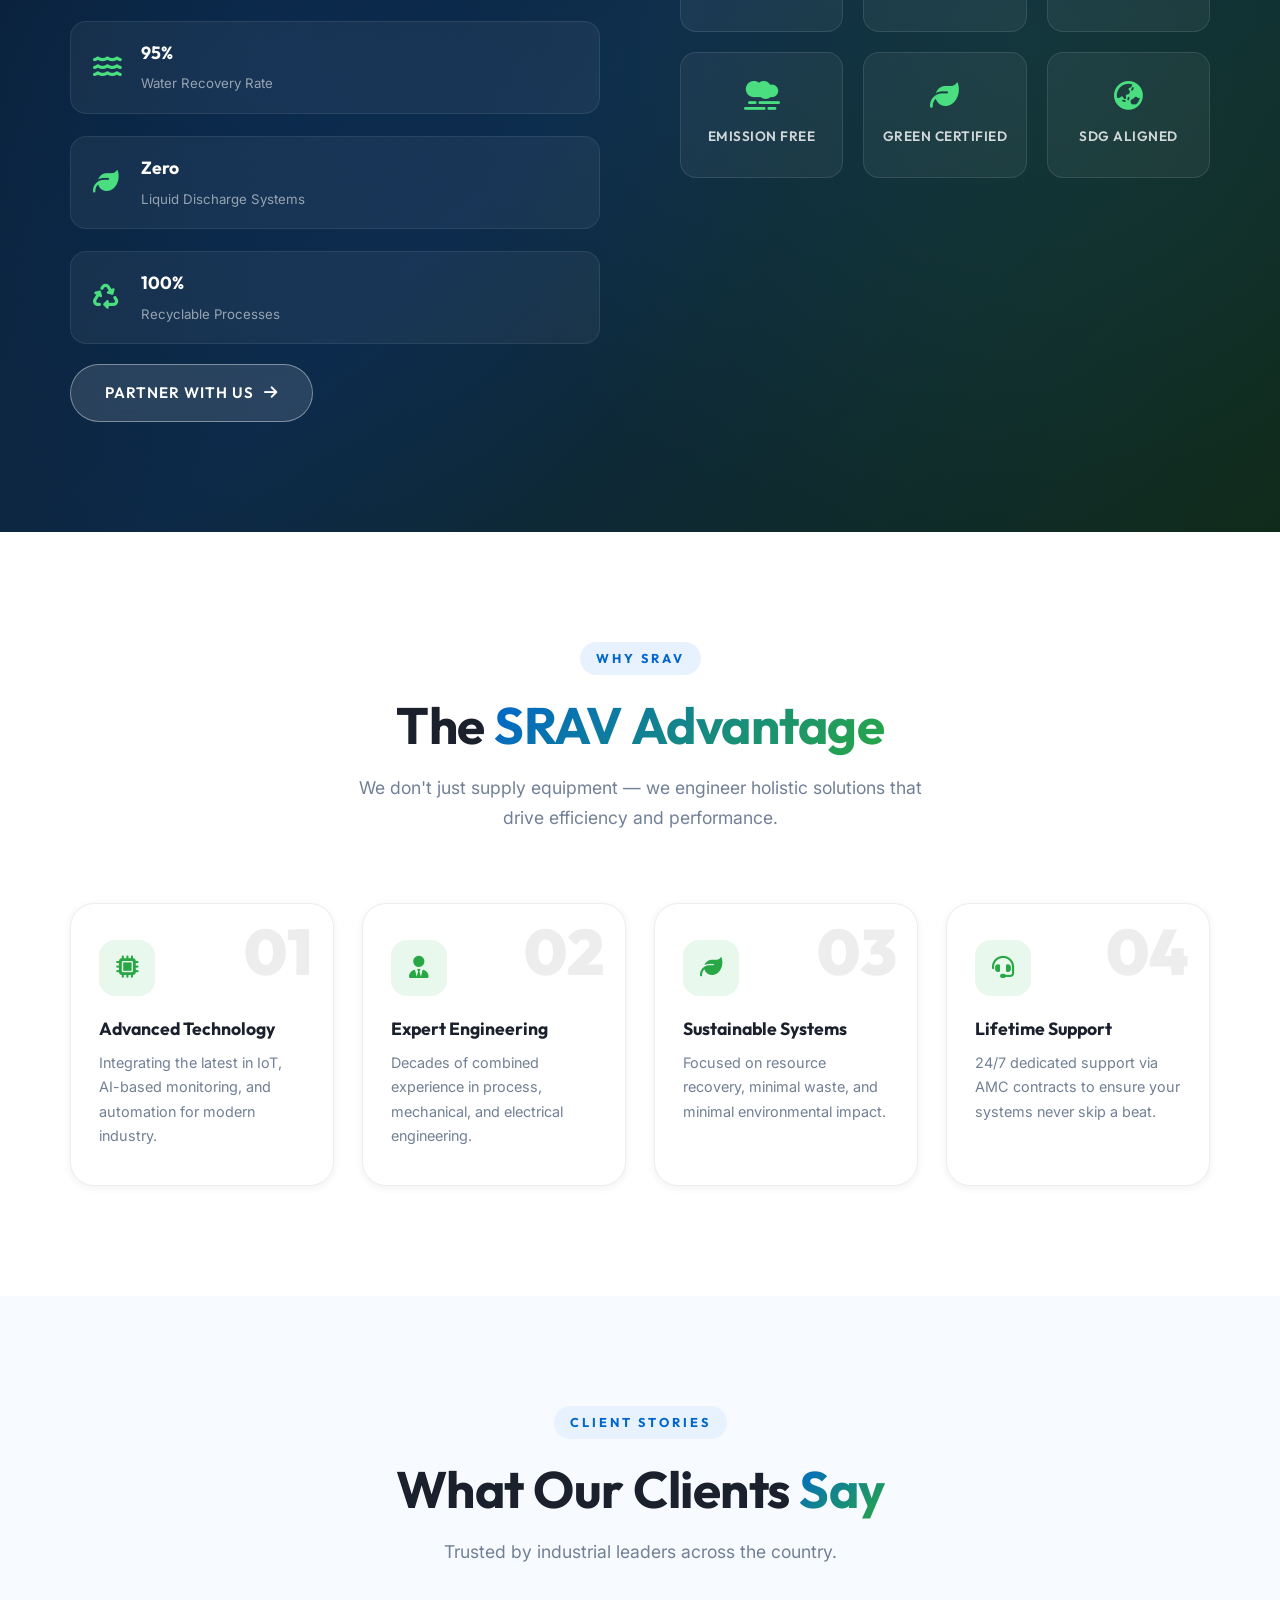
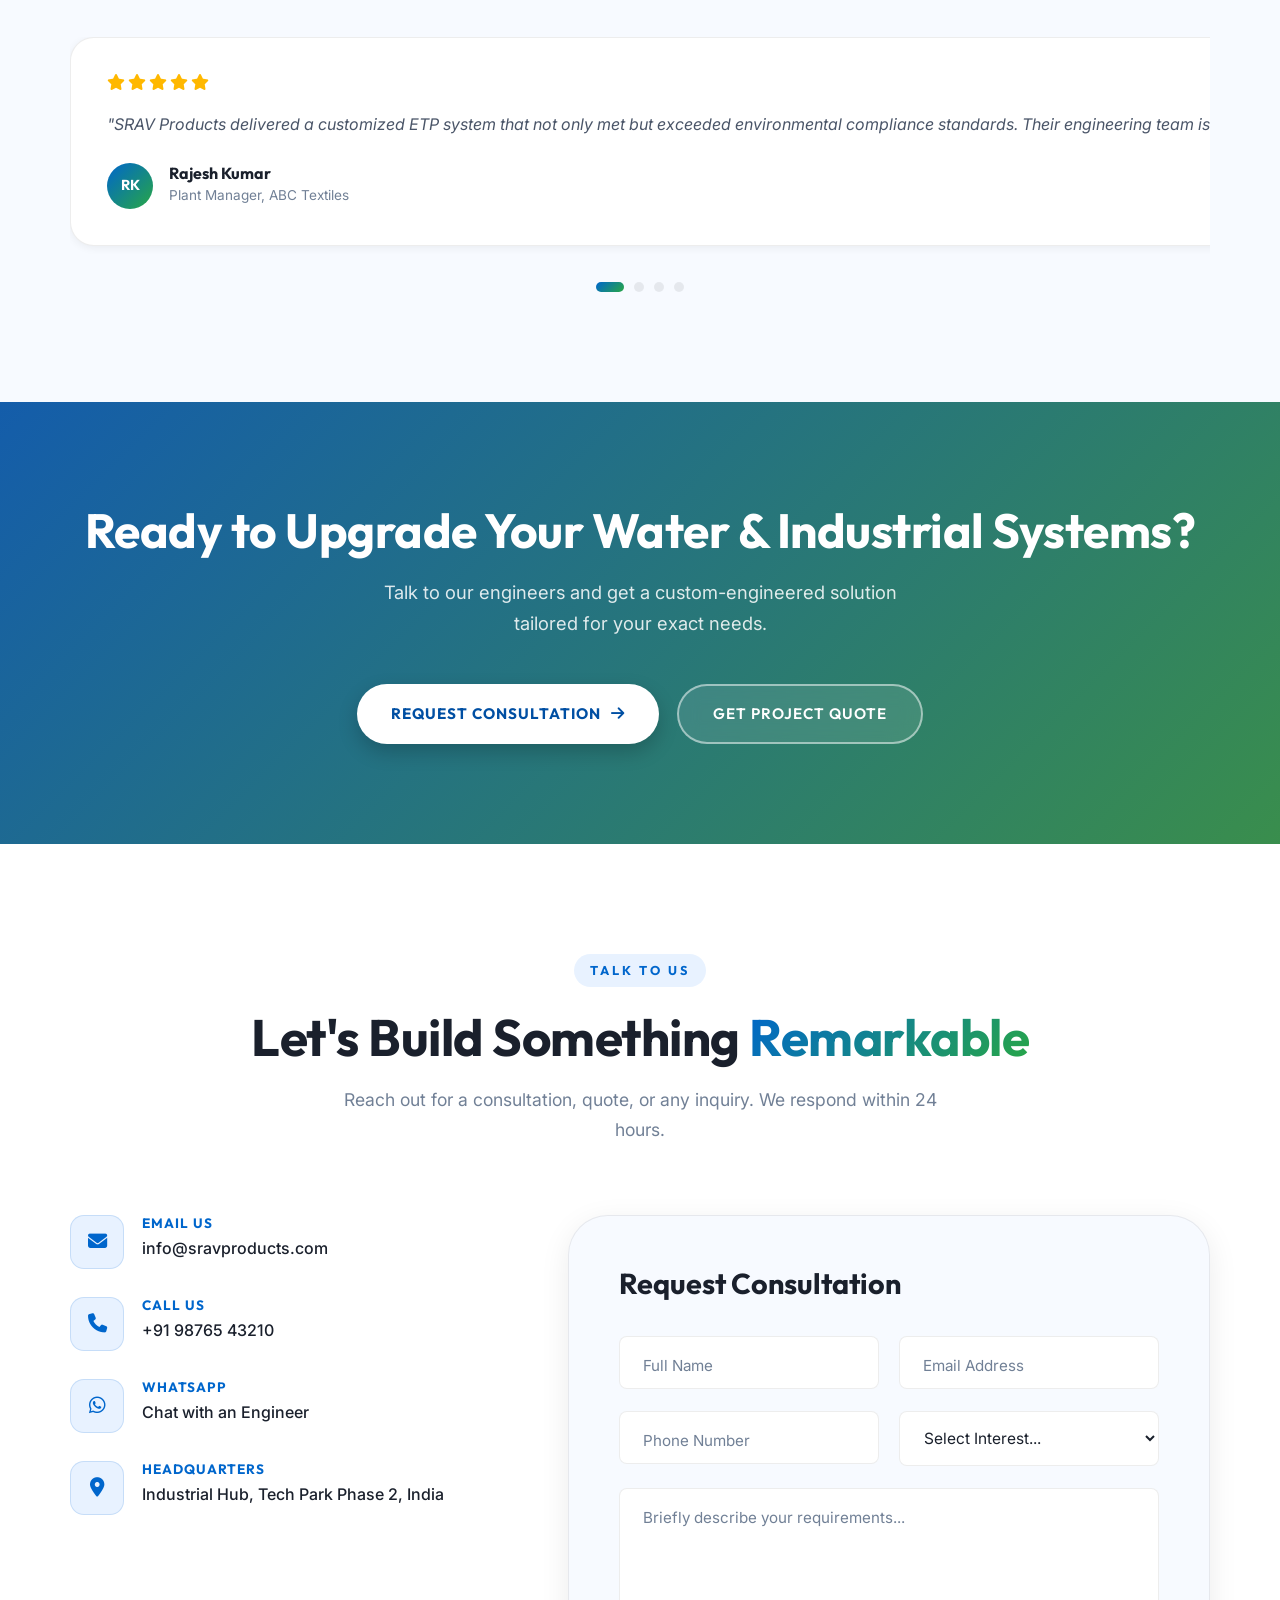
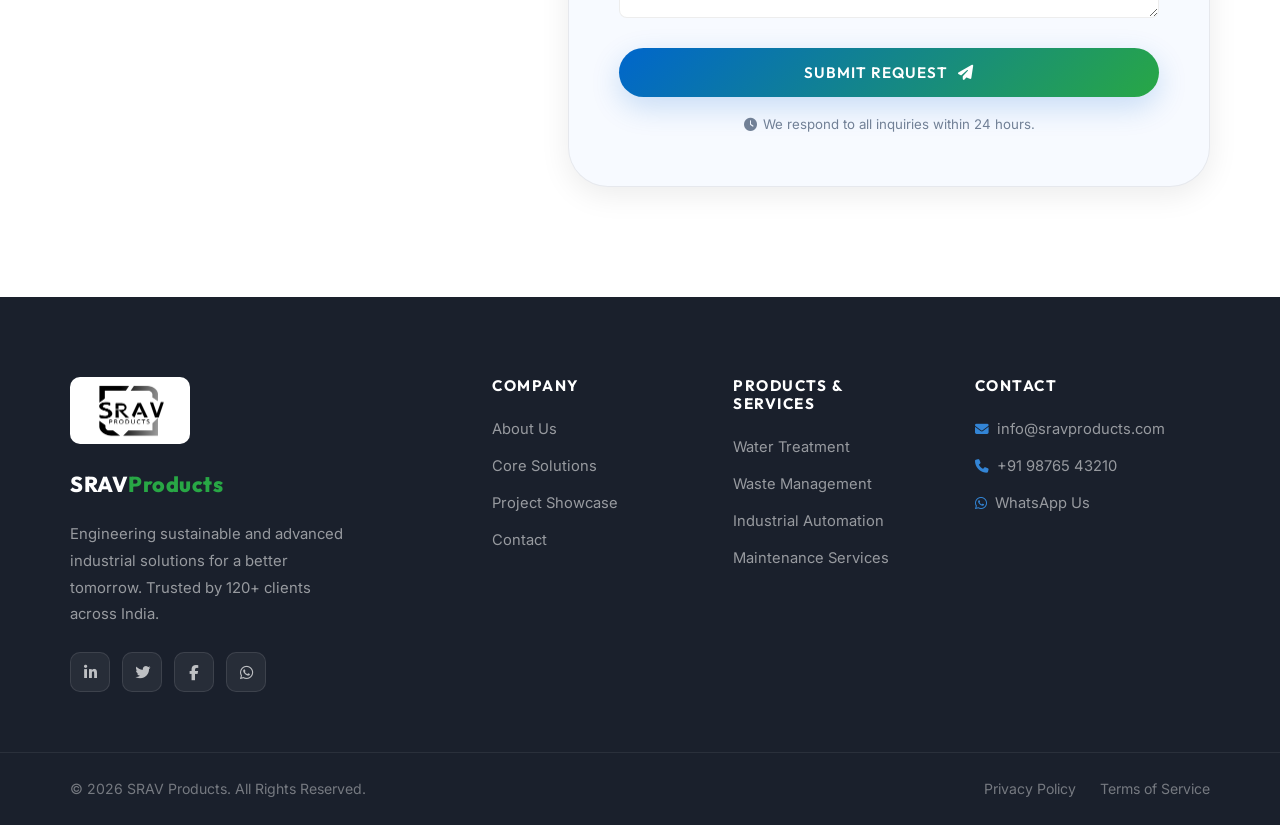
==== commit 74ae2eec: "Fix broken Project Showcase images" ====
--- a/index.html
+++ b/index.html
@@ -91,20 +91,11 @@
                 &amp; Industrial Solutions
             </h1>
             <p class="hero-subtitle" data-aos="fade-up" data-aos-delay="450">
-                From water treatment to full-scale industrial automation — SRAV Products delivers engineered solutions that set the benchmark for performance and sustainability.
+                Providing high-performance, sustainable engineering for global industries since 2015.
             </p>
             <div class="hero-cta" data-aos="fade-up" data-aos-delay="600">
-                <a href="solutions.html" class="btn btn-primary"><i class="fas fa-arrow-right"></i> Explore Solutions</a>
-                <a href="contact.html" class="btn btn-glass">Request Consultation</a>
-            </div>
-            <div class="hero-stats" data-aos="fade-up" data-aos-delay="750">
-                <div class="hstat"><span class="hstat-num">500+</span><span class="hstat-label">Projects</span></div>
-                <div class="hstat-divider"></div>
-                <div class="hstat"><span class="hstat-num">120+</span><span class="hstat-label">Clients</span></div>
-                <div class="hstat-divider"></div>
-                <div class="hstat"><span class="hstat-num">10+</span><span class="hstat-label">Years</span></div>
-                <div class="hstat-divider"></div>
-                <div class="hstat"><span class="hstat-num">50+</span><span class="hstat-label">Industries</span></div>
+                <a href="products.html" class="btn btn-primary"><i class="fas fa-arrow-right"></i> Explore Solutions</a>
+                <a href="contact.html" class="btn btn-glass">Contact Us</a>
             </div>
         </div>
 
@@ -193,91 +184,98 @@
     <section id="featured-products" class="bg-light">
         <div class="container">
             <div class="section-header" data-aos="fade-up">
-                <div class="section-tag">Market Leaders</div>
-                <h2 class="section-title">Our <span class="text-gradient">Featured Products</span></h2>
-                <p class="section-subtitle">Premium industrial solutions and consumer-grade appliances engineered for performance.</p>
-            </div>
-
-            <div class="products-grid" style="display: grid; grid-template-columns: repeat(auto-fit, minmax(300px, 1fr)); gap: 30px;">
+                <span class="section-badge">Premium Range</span>
+                <h2 class="section-title">Featured Solutions</h2>
+                <p class="section-subtitle">A curated selection of our most advanced water and industrial engineering systems.</p>
+            </div>
+
+            <div class="products-grid">
                 <!-- Product 1: Industrial RO -->
-                <div class="product-card" data-aos="fade-up">
-                    <div class="product-img">
-                        <img src="assets/Industrial-RO-Plant-Installation-Checklist-1080x400.webp" alt="Industrial RO Plant">
+                <div class="product-card" data-aos="fade-up" data-aos-delay="100">
+                    <div class="product-img-wrap">
+                        <img src="assets/Industrial-RO-Plant-Installation-Checklist-1080x400.webp" alt="Industrial RO Plant" loading="lazy">
                         <div class="product-badge-mode mode-industrial">Industrial</div>
                     </div>
-                    <div class="product-info" style="padding: 25px;">
-                        <h3 style="margin-bottom: 10px;">Industrial RO Plants</h3>
-                        <p style="font-size: 0.9rem; color: var(--muted); margin-bottom: 20px;">High-capacity reverse osmosis systems with PLC integration for industries.</p>
-                        <a href="product-detail.html?id=i1" class="btn btn-primary w-full">Request Quote</a>
+                    <div class="product-content">
+                        <span class="product-category">Water Treatment</span>
+                        <h3 class="product-title">Industrial RO Plant</h3>
+                        <p class="product-desc">High-capacity reverse osmosis with PLC integration for massive scale.</p>
+                        <div class="product-pricing">
+                            <span class="quote-needed">Quote Required</span>
+                            <a href="product-detail.html?id=w1" class="btn-quote">Details</a>
+                        </div>
                     </div>
                 </div>
 
                 <!-- Product 2: Domestic RO -->
+                <div class="product-card" data-aos="fade-up" data-aos-delay="200">
+                    <div class="product-img-wrap">
+                        <img src="assets/product-ro.png" alt="Domestic RO" loading="lazy">
+                        <div class="product-badge-mode mode-ecommerce">Domestic</div>
+                    </div>
+                    <div class="product-content">
+                        <span class="product-category">Water Treatment</span>
+                        <h3 class="product-title">SRAV Active RO</h3>
+                        <p class="product-desc">Premium 8-stage purification with Alkaline and Zinc fortification.</p>
+                        <div class="product-pricing">
+                            <span class="price-tag">₹18,500</span>
+                            <a href="product-detail.html?id=w3" class="btn-add-cart">Add to Cart</a>
+                        </div>
+                    </div>
+                </div>
+
+                <!-- Product 3: STP -->
+                <div class="product-card" data-aos="fade-up" data-aos-delay="300">
+                    <div class="product-img-wrap">
+                        <img src="assets/Role-of-Sewage-Sludge-Treatment-Plant-in-STP.webp" alt="Sewage Treatment Plant" loading="lazy">
+                        <div class="product-badge-mode mode-industrial">Industrial</div>
+                    </div>
+                    <div class="product-content">
+                        <span class="product-category">Wastewater</span>
+                        <h3 class="product-title">Sewage Treatment (STP)</h3>
+                        <p class="product-desc">Compact MBBR biology for on-site high-efficiency sewage recycling.</p>
+                        <div class="product-pricing">
+                            <span class="quote-needed">Quote Required</span>
+                            <a href="product-detail.html?id=ww1" class="btn-quote">Details</a>
+                        </div>
+                    </div>
+                </div>
+
+                <!-- Product 4: Softener -->
                 <div class="product-card" data-aos="fade-up" data-aos-delay="100">
-                    <div class="product-img">
-                        <img src="assets/product-ro.png" alt="SRAV Active RO">
+                    <div class="product-img-wrap">
+                        <img src="assets/product-softener.png" alt="Water Softener" loading="lazy">
                         <div class="product-badge-mode mode-ecommerce">Domestic</div>
                     </div>
-                    <div class="product-info" style="padding: 25px;">
-                        <h3 style="margin-bottom: 10px;">SRAV Active RO</h3>
-                        <p style="font-size: 0.9rem; color: var(--muted); margin-bottom: 20px;">Premium counter-top RO with mineral fortification for healthy water.</p>
-                        <a href="product-detail.html?id=w3" class="btn btn-primary w-full">Add to Cart</a>
-                    </div>
-                </div>
-
-                <!-- Product 3: STP -->
+                    <div class="product-content">
+                        <span class="product-category">Water Treatment</span>
+                        <h3 class="product-title">Automatic Softener</h3>
+                        <p class="product-desc">Effective scale prevention with food-grade resin and auto-regeneration.</p>
+                        <div class="product-pricing">
+                            <span class="price-tag">₹32,000</span>
+                            <a href="product-detail.html?id=w4" class="btn-add-cart">Add to Cart</a>
+                        </div>
+                    </div>
+                </div>
+
+                <!-- Product 5: Ice Machine -->
                 <div class="product-card" data-aos="fade-up" data-aos-delay="200">
-                    <div class="product-img">
-                        <img src="assets/Role-of-Sewage-Sludge-Treatment-Plant-in-STP.webp" alt="Sewage Treatment Plant">
-                        <div class="product-badge-mode mode-industrial">Wastewater</div>
-                    </div>
-                    <div class="product-info" style="padding: 25px;">
-                        <h3 style="margin-bottom: 10px;">Sewage Treatment Plants</h3>
-                        <p style="font-size: 0.9rem; color: var(--muted); margin-bottom: 20px;">Automated domestic and commercial sewage processing units.</p>
-                        <a href="product-detail.html?id=i2" class="btn btn-primary w-full">Request Quote</a>
-                    </div>
-                </div>
-
-                <!-- Product 4: Softener -->
-                <div class="product-card" data-aos="fade-up">
-                    <div class="product-img">
-                        <img src="assets/product-softener.png" alt="Water Softener">
-                        <div class="product-badge-mode mode-ecommerce">Appliance</div>
-                    </div>
-                    <div class="product-info" style="padding: 25px;">
-                        <h3 style="margin-bottom: 10px;">Water Softeners</h3>
-                        <p style="font-size: 0.9rem; color: var(--muted); margin-bottom: 20px;">Effective scale prevention for bathrooms and kitchens.</p>
-                        <a href="product-detail.html?id=w4" class="btn btn-primary w-full">Add to Cart</a>
-                    </div>
-                </div>
-
-                <!-- Product 5: Ice Machine -->
-                <div class="product-card" data-aos="fade-up" data-aos-delay="100">
-                    <div class="product-img">
-                        <img src="assets/product-ice-machine.png" alt="Ice Maker Machine">
-                        <div class="product-badge-mode mode-ecommerce">Appliance</div>
-                    </div>
-                    <div class="product-info" style="padding: 25px;">
-                        <h3 style="margin-bottom: 10px;">Ice Cube Machines</h3>
-                        <p style="font-size: 0.9rem; color: var(--muted); margin-bottom: 20px;">Commercial grade ice generators for hospitality industries.</p>
-                        <a href="product-detail.html?id=p6" class="btn btn-primary w-full">Add to Cart</a>
+                    <div class="product-img-wrap">
+                        <img src="assets/product-ice-machine.png" alt="Ice Maker" loading="lazy">
+                        <div class="product-badge-mode mode-ecommerce">Domestic</div>
+                    </div>
+                    <div class="product-content">
+                        <span class="product-category">Appliances</span>
+                        <h3 class="product-title">Ice Cube Maker</h3>
+                        <p class="product-desc">Quick-freeze bullet ice production for premium hospitality and homes.</p>
+                        <div class="product-pricing">
+                            <span class="price-tag">₹24,500</span>
+                            <a href="product-detail.html?id=h1" class="btn-add-cart">Add to Cart</a>
+                        </div>
                     </div>
                 </div>
 
                 <!-- Product 6: Automation Panel -->
-                <div class="product-card" data-aos="fade-up" data-aos-delay="200">
-                    <div class="product-img">
-                        <img src="assets/product-automation-panel-new.png" alt="Control Panel">
-                        <div class="product-badge-mode mode-industrial">Automation</div>
-                    </div>
-                    <div class="product-info" style="padding: 25px;">
-                        <h3 style="margin-bottom: 10px;">Automation Panels</h3>
-                        <p style="font-size: 0.9rem; color: var(--muted); margin-bottom: 20px;">Custom-built VFD, PLC, and MCC panels for process control.</p>
-                        <a href="product-detail.html?id=i5" class="btn btn-primary w-full">Request Quote</a>
-                    </div>
-                </div>
-            </div>
-
             <div class="text-center" style="margin-top: 60px;">
                 <a href="products.html" class="btn btn-white-solid" style="padding: 18px 50px;">View All Products <i class="fas fa-arrow-right"></i></a>
             </div>
@@ -373,114 +371,6 @@
         </div>
     </section>
 
-    <!-- ═══════════════════════════════════════════
-         FEATURED PRODUCTS SECTION
-    ════════════════════════════════════════════ -->
-    <section id="products" class="products bg-light">
-        <div class="container">
-            <div class="section-header" data-aos="fade-up">
-                <div class="section-tag">Our Range</div>
-                <h2 class="section-title">Featured <span class="text-gradient">Products</span></h2>
-                <p class="section-subtitle">High-performance machinery and systems engineered for your industry needs.</p>
-            </div>
-
-            <div class="products-grid">
-                <div class="product-card" data-aos="fade-up">
-                    <div class="product-img">
-                        <img src="assets/Industrial-RO-Plant-Installation-Checklist-1080x400.webp" alt="Industrial RO Plant" loading="lazy">
-                        <div class="product-overlay">
-                            <a href="contact.html" class="btn btn-white">Enquire Now</a>
-                        </div>
-                        <div class="product-tag">Water Treatment</div>
-                    </div>
-                    <div class="product-info">
-                        <h3>Industrial RO Plants</h3>
-                        <p>High capacity reverse osmosis systems for pristine industrial water generation.</p>
-                        <a href="product-detail.html?id=i1" class="btn-link">View Details <i class="fas fa-arrow-right"></i></a>
-                    </div>
-                </div>
-
-                <div class="product-card" data-aos="fade-up" data-aos-delay="80">
-                    <div class="product-img">
-                        <img src="assets/Role-of-Sewage-Sludge-Treatment-Plant-in-STP.webp" alt="Sewage Treatment Plant" loading="lazy">
-                        <div class="product-overlay">
-                            <a href="product-detail.html?id=i2" class="btn btn-white">Enquire Now</a>
-                        </div>
-                        <div class="product-tag">Wastewater</div>
-                    </div>
-                    <div class="product-info">
-                        <h3>Sewage Treatment Plants (STP)</h3>
-                        <p>Automated domestic and commercial sewage processing units.</p>
-                        <a href="product-detail.html?id=i2" class="btn-link">View Details <i class="fas fa-arrow-right"></i></a>
-                    </div>
-                </div>
-
-                <div class="product-card" data-aos="fade-up" data-aos-delay="160">
-                    <div class="product-img">
-                        <img src="assets/OWC-Machine-1024x768.jpg" alt="Organic Waste Composting Machine" loading="lazy">
-                        <div class="product-overlay">
-                            <a href="product-detail.html?id=i4" class="btn btn-white">Enquire Now</a>
-                        </div>
-                        <div class="product-tag">Waste Management</div>
-                    </div>
-                    <div class="product-info">
-                        <h3>Organic Waste Composting</h3>
-                        <p>Efficient machines converting organic waste into high-quality compost.</p>
-                        <a href="product-detail.html?id=i4" class="btn-link">View Details <i class="fas fa-arrow-right"></i></a>
-                    </div>
-                </div>
-
-                <div class="product-card" data-aos="fade-up">
-                    <div class="product-img">
-                        <img src="assets/product_automation_panel_1773894593646.png" alt="Automation Panels" loading="lazy">
-                        <div class="product-overlay">
-                            <a href="product-detail.html?id=i5" class="btn btn-white">Enquire Now</a>
-                        </div>
-                        <div class="product-tag">Automation</div>
-                    </div>
-                    <div class="product-info">
-                        <h3>Automation Control Panels</h3>
-                        <p>Custom-built VFD, PLC, and MCC panels for process automation.</p>
-                        <a href="product-detail.html?id=i5" class="btn-link">View Details <i class="fas fa-arrow-right"></i></a>
-                    </div>
-                </div>
-
-                <div class="product-card" data-aos="fade-up" data-aos-delay="320">
-                    <div class="product-img">
-                        <img src="assets/Aqua-Ultra-Water-Purifiers-3-600x600.jpg" alt="Water Purifiers" loading="lazy">
-                        <div class="product-overlay">
-                            <a href="product-detail.html?id=i3" class="btn btn-white">Enquire Now</a>
-                        </div>
-                        <div class="product-tag">Wastewater</div>
-                    </div>
-                    <div class="product-info">
-                        <h3>Effluent Treatment Plants (ETP)</h3>
-                        <p>Treating complex industrial effluents to meet environmental standards.</p>
-                        <a href="product-detail.html?id=i3" class="btn-link">View Details <i class="fas fa-arrow-right"></i></a>
-                    </div>
-                </div>
-
-                <div class="product-card" data-aos="fade-up" data-aos-delay="400">
-                    <div class="product-img">
-                        <img src="assets/product-ice-machine.png" alt="Ice Cube Maker Machine" loading="lazy">
-                        <div class="product-overlay">
-                            <a href="product-detail.html?id=p6" class="btn btn-white">Add to Cart</a>
-                        </div>
-                        <div class="product-tag">Equipment</div>
-                    </div>
-                    <div class="product-info">
-                        <h3>Ice Cube Maker Machines</h3>
-                        <p>Commercial grade ice generators for hospitality and food processing industries.</p>
-                        <a href="product-detail.html?id=p6" class="btn-link">View Details <i class="fas fa-arrow-right"></i></a>
-                    </div>
-                </div>
-            </div>
-
-            <div class="text-center" data-aos="fade-up">
-                <a href="products.html" class="btn btn-primary">View All Products <i class="fas fa-arrow-right"></i></a>
-            </div>
-        </div>
-    </section>
 
     <!-- ═══════════════════════════════════════════
          INDUSTRIES SERVED
@@ -647,7 +537,7 @@
                     </div>
                 </div>
                 <div class="gallery-item gallery-tall" data-aos="fade-up" data-aos-delay="80">
-                    <img src="assets/Gemini_Generated_Image_hc7j6hhc7j6hhc7j.png" alt="Industrial Engineering Project" loading="lazy">
+                    <img src="assets/product-industrial-wastewater.png" alt="Industrial Engineering Project" loading="lazy">
                     <div class="gallery-overlay">
                         <span class="gallery-tag">Automation</span>
                         <h5>Full Factory Automation</h5>
@@ -663,7 +553,7 @@
                     </div>
                 </div>
                 <div class="gallery-item gallery-wide" data-aos="fade-up" data-aos-delay="240">
-                    <img src="assets/Gemini_Generated_Image_x0e3phx0e3phx0e3.png" alt="Industrial Installation" loading="lazy">
+                    <img src="assets/product-automation-robotics.png" alt="Industrial Installation" loading="lazy">
                     <div class="gallery-overlay">
                         <span class="gallery-tag">RO System</span>
                         <h5>3000 LPH RO System</h5>
--- a/css/style.css
+++ b/css/style.css
@@ -1765,18 +1765,60 @@
 /* --------------------------------------------------------------------------
    22. Hero Video Cinematic Zoom
    -------------------------------------------------------------------------- */
+.hero {
+    position: relative;
+    min-height: 85vh; /* Standardized height */
+    display: flex;
+    align-items: center;
+    padding: 100px 0;
+    overflow: hidden;
+    background: #0a1628; /* Fallback */
+}
+
 .hero-video-wrap {
     position: absolute;
-    inset: 0;
-    overflow: hidden;
+    top: 0;
+    left: 0;
+    width: 100%;
+    height: 100%;
     z-index: 0;
 }
 
-.hero-video-wrap .hero-video {
+.hero-video {
     width: 100%;
     height: 100%;
     object-fit: cover;
+    opacity: 0.5; /* Better text contrast */
     animation: heroZoom 18s ease-in-out infinite alternate;
+}
+
+.hero-bg-overlay {
+    position: absolute;
+    inset: 0;
+    background: linear-gradient(to right, rgba(10,22,40,0.95), rgba(10,22,40,0.7));
+    z-index: 1;
+}
+
+.hero-content {
+    position: relative;
+    z-index: 2;
+    max-width: 800px;
+}
+
+.hero-badge {
+    margin-bottom: 25px;
+}
+
+.hero-title {
+    font-size: clamp(2.5rem, 5vw, 4.2rem);
+    margin-bottom: 20px;
+}
+
+.hero-subtitle {
+    font-size: 1.15rem;
+    max-width: 600px;
+    margin-bottom: 40px;
+    opacity: 0.9;
 }
 
 @keyframes heroZoom {
@@ -2193,57 +2235,17 @@
     .section-header { margin-bottom: 30px; }
     .section-subtitle { font-size: 0.9rem; line-height: 1.5; color: var(--muted); }
     
-    /* Hero Mobile Refinement */
+    /* Mobile Sections Spacing */
+    section {
+        padding: 60px 0 !important; /* Proper breathing space */
+    }
+
     .hero { 
-        min-height: auto; 
-        padding: 120px 0 60px; 
-        background: var(--grad-hero);
+        min-height: 80vh; 
+        padding: 120px 0 80px; 
     }
     
-    .hero-video-wrap { 
-        display: block !important; /* Re-enable video */
-        opacity: 0.6; /* Lower opacity for better readability */
-    }
-    
-    .hero-title { 
-        font-size: 2.6rem; 
-        letter-spacing: -0.5px; 
-        line-height: 1.15;
-    }
-    
-    .hero-subtitle { 
-        font-size: 1rem; 
-        margin-bottom: 32px; 
-        line-height: 1.6;
-    }
-    
-    .hero-cta { 
-        flex-direction: column; 
-        width: 100%; 
-        gap: 12px;
-    }
-    
-    .btn { 
-        width: 100%; 
-        padding: 16px 24px; 
-        font-size: 0.9rem;
-    }
-    
-    .hero-stats { 
-        display: grid;
-        grid-template-columns: repeat(2, 1fr); 
-        width: 100%; 
-        padding: 15px; 
-        gap: 10px;
-        background: rgba(255,255,255,0.05);
-    }
-    
-    .hstat-divider { display: none; }
-    .hstat { 
-        padding: 12px 8px; 
-        border: 1px solid rgba(255,255,255,0.1); 
-        border-radius: var(--radius-sm); 
-    }
+    .hero-stats { display: none !important; } /* Hidden as per request */
     
     .hstat-num { font-size: 1.4rem; }
     .hstat-label { font-size: 0.65rem; }
--- a/css/ecommerce.css
+++ b/css/ecommerce.css
@@ -170,7 +170,7 @@
 
 .product-img-wrap {
     position: relative;
-    height: 220px;
+    aspect-ratio: 4 / 3; /* Consistent aspect ratio */
     background: var(--off-white);
     overflow: hidden;
 }
@@ -178,8 +178,8 @@
 .product-img-wrap img { 
     width: 100%; 
     height: 100%; 
-    object-fit: contain; 
-    padding: 24px; 
+    object-fit: contain; /* Professional look */
+    padding: 30px; 
     transition: transform 0.6s cubic-bezier(0.2, 1, 0.2, 1); 
 }
 
